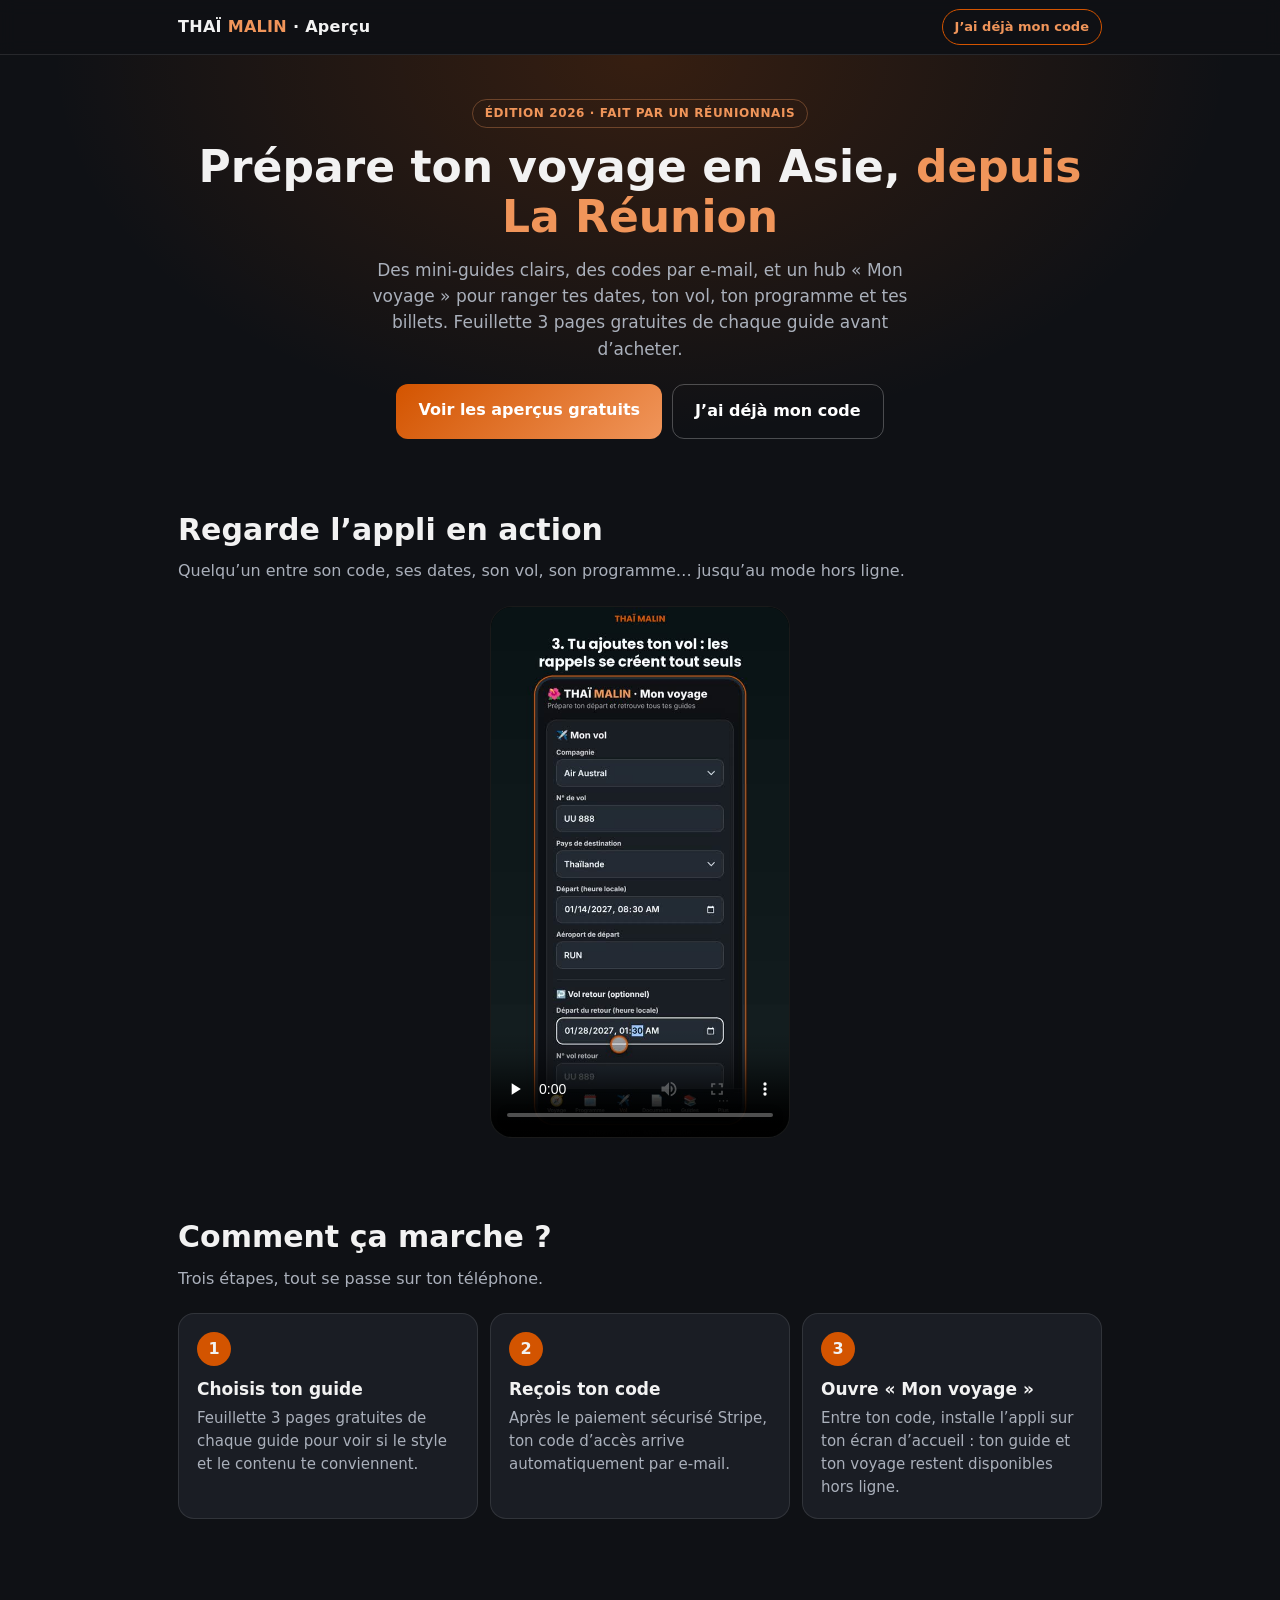
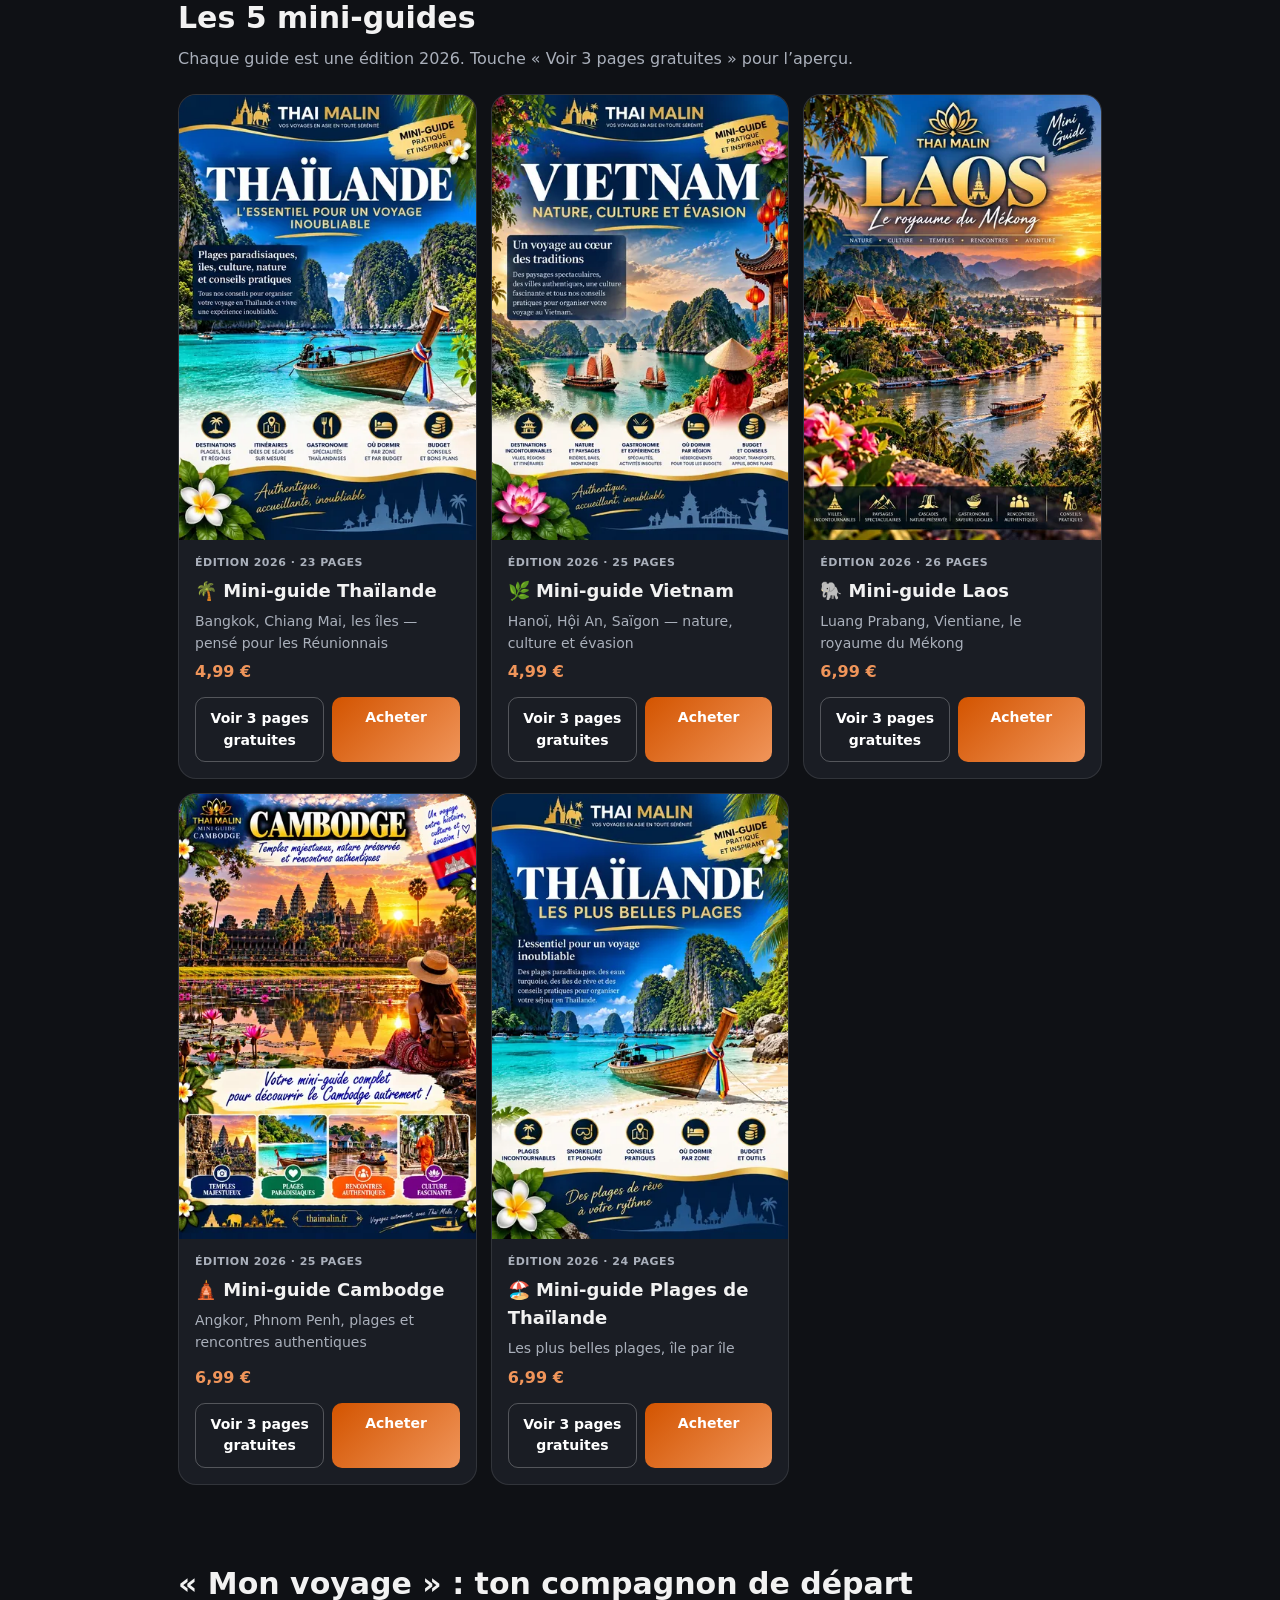
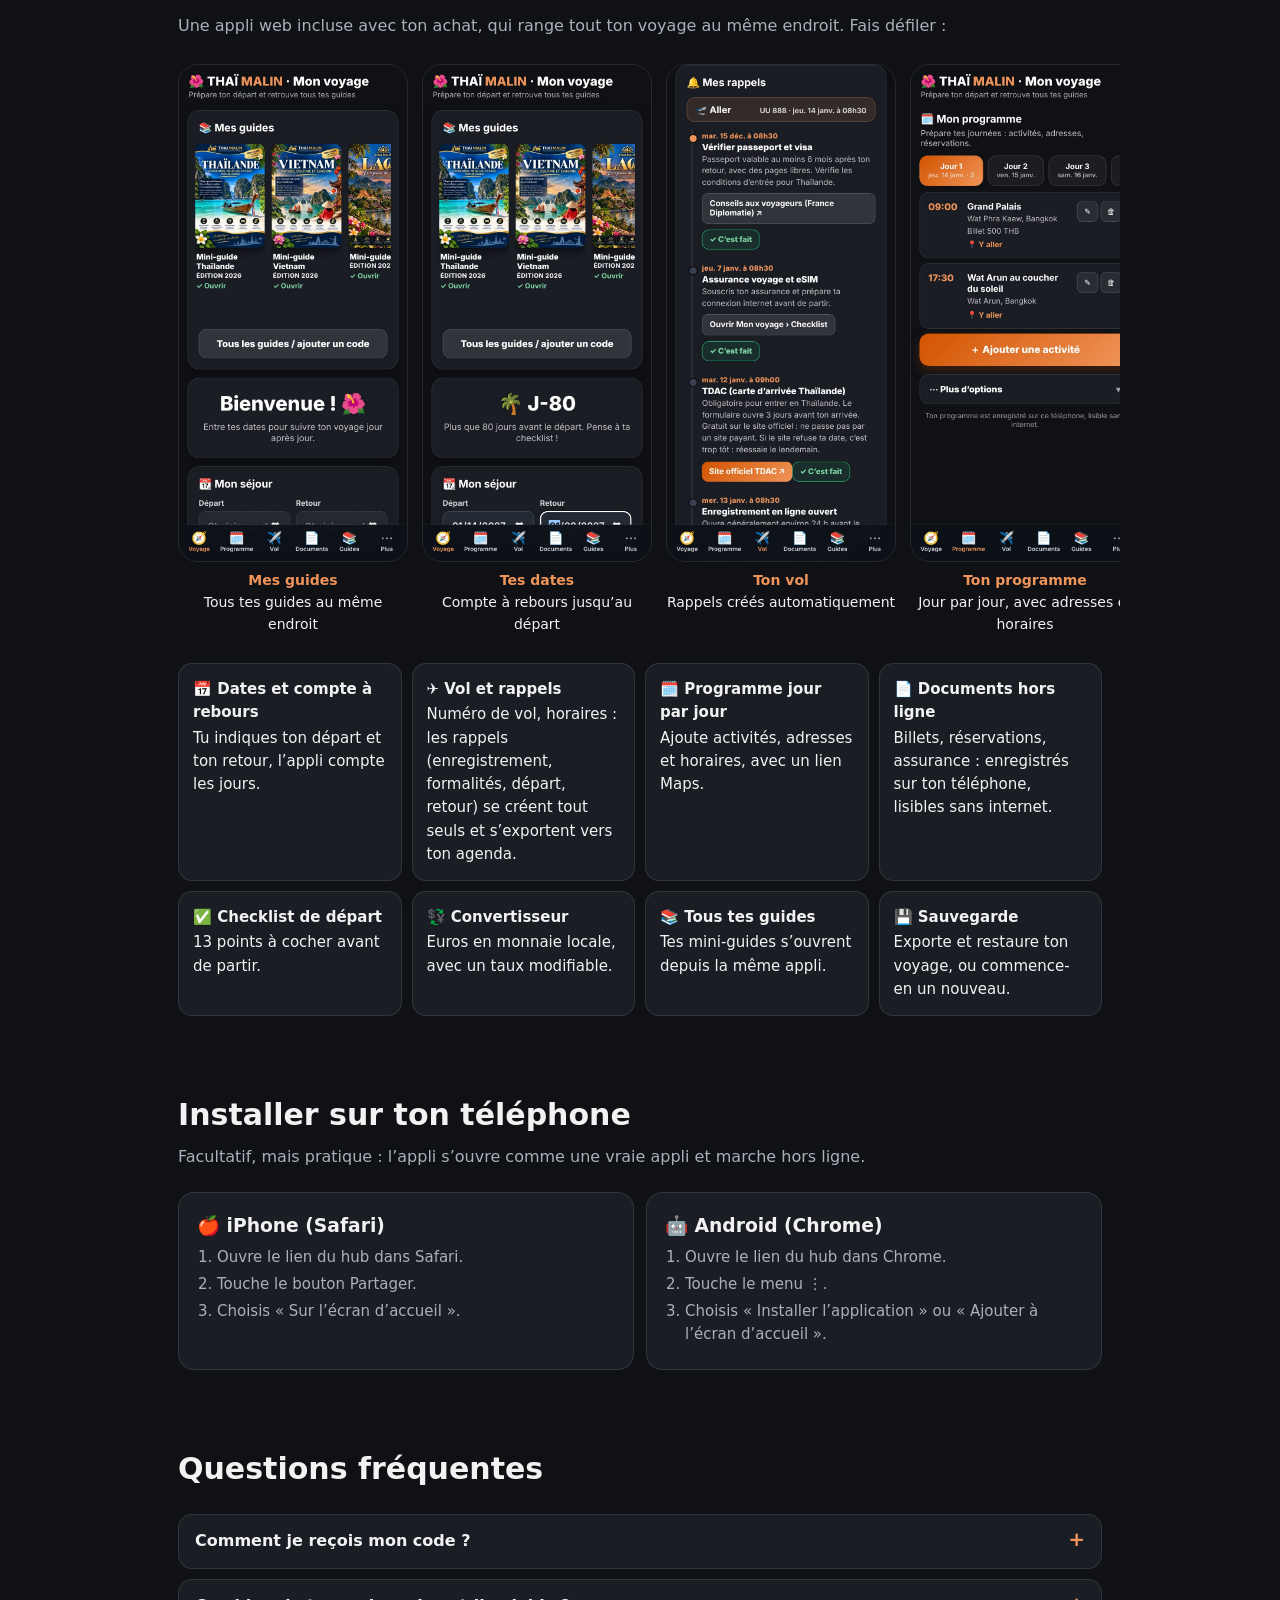
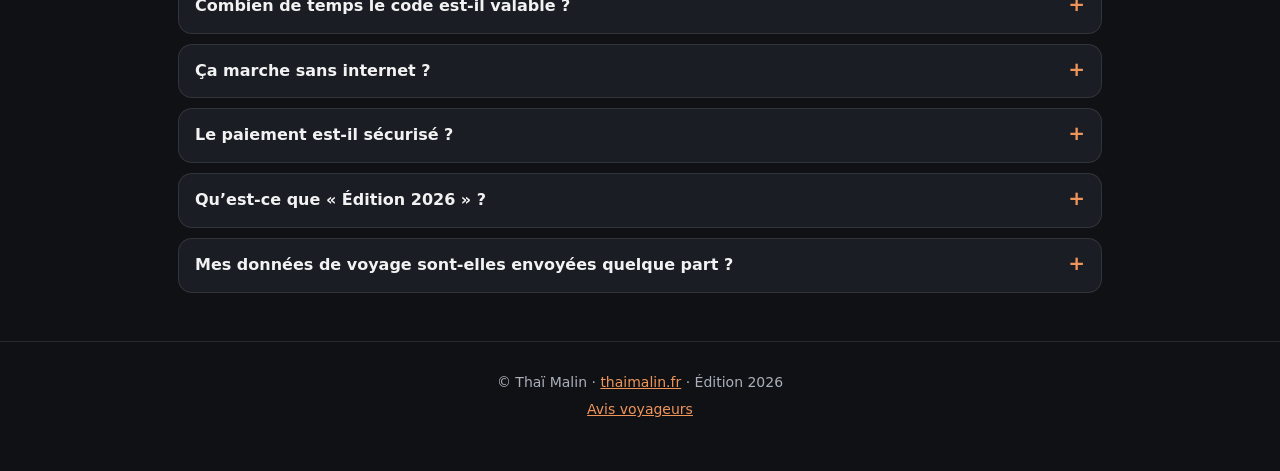
==== index.html @ 9f0cd259 "apercu" ====
<!DOCTYPE html><html lang="fr"><head><meta charset="utf-8"><meta name="viewport" content="width=device-width,initial-scale=1">
<title>Thaï Malin · Mini-guides de voyage en Asie, aperçu gratuit</title><meta name="description" content="Feuillette 3 pages gratuites de chaque mini-guide Thaï Malin (Thaïlande, Vietnam, Laos, Cambodge, Plages) et découvre le hub « Mon voyage ».">
<meta property="og:title" content="Thaï Malin · Mini-guides de voyage en Asie, aperçu gratuit"><meta property="og:description" content="Feuillette 3 pages gratuites de chaque mini-guide Thaï Malin (Thaïlande, Vietnam, Laos, Cambodge, Plages) et découvre le hub « Mon voyage »."><meta property="og:type" content="website"><meta property="og:locale" content="fr_FR">
<meta property="og:image" content="img/cover-thailande.webp"><meta name="theme-color" content="#0f1115"><link rel="icon" href="img/cover-thailande.webp">
<link rel="stylesheet" href="style.css"></head><body>
<header class="top"><div class="w"><a class="logo" href="index.html">THAÏ <b>MALIN</b> · Aperçu</a><a class="hubl" href="https://pascalb2211-crypto.github.io/voyages-thaimalin/">J’ai déjà mon code</a></div></header>
<main>
<div class="hero"><div class="w"><span class="badge">Édition 2026 · Fait par un Réunionnais</span>
<h1>Prépare ton voyage en Asie, <em>depuis La Réunion</em></h1>
<p>Des mini-guides clairs, des codes par e-mail, et un hub « Mon voyage » pour ranger tes dates, ton vol, ton programme et tes billets. Feuillette 3 pages gratuites de chaque guide avant d’acheter.</p>
<div class="cta"><a class="btn pri" href="#guides">Voir les aperçus gratuits</a><a class="btn alt" href="https://pascalb2211-crypto.github.io/voyages-thaimalin/">J’ai déjà mon code</a></div></div></div>

<section id="video"><div class="w"><h2>Regarde l’appli en action</h2><p class="lead">Quelqu’un entre son code, ses dates, son vol, son programme… jusqu’au mode hors ligne.</p>
<div class="vid"><video controls playsinline preload="none" poster="video/poster.jpg" src="video/demo-hub.mp4"></video></div></div></section>

<section id="comment"><div class="w"><h2>Comment ça marche ?</h2><p class="lead">Trois étapes, tout se passe sur ton téléphone.</p>
<div class="steps">
<div class="step"><div class="n">1</div><h3>Choisis ton guide</h3><p>Feuillette 3 pages gratuites de chaque guide pour voir si le style et le contenu te conviennent.</p></div>
<div class="step"><div class="n">2</div><h3>Reçois ton code</h3><p>Après le paiement sécurisé Stripe, ton code d’accès arrive automatiquement par e-mail.</p></div>
<div class="step"><div class="n">3</div><h3>Ouvre « Mon voyage »</h3><p>Entre ton code, installe l’appli sur ton écran d’accueil : ton guide et ton voyage restent disponibles hors ligne.</p></div>
</div></div></section>

<section id="guides"><div class="w"><h2>Les 5 mini-guides</h2><p class="lead">Chaque guide est une édition 2026. Touche « Voir 3 pages gratuites » pour l’aperçu.</p><div class="grid"><article class="gc"><img class="cv" loading="lazy" src="img/cover-thailande.webp" alt="Couverture Mini-guide Thaïlande"><div class="b"><span class="ed">Édition 2026 · 23 pages</span><h3>🌴 Mini-guide Thaïlande</h3><p class="t">Bangkok, Chiang Mai, les îles — pensé pour les Réunionnais</p><div class="pr">4,99 €</div><div class="row"><a class="btn alt sm" href="guide/thailande.html">Voir 3 pages gratuites</a><a class="btn pri sm" href="https://buy.stripe.com/eVq3cw3PD7rL8O9eeB97G03">Acheter</a></div></div></article><article class="gc"><img class="cv" loading="lazy" src="img/cover-vietnam.webp" alt="Couverture Mini-guide Vietnam"><div class="b"><span class="ed">Édition 2026 · 25 pages</span><h3>🌿 Mini-guide Vietnam</h3><p class="t">Hanoï, Hội An, Saïgon — nature, culture et évasion</p><div class="pr">4,99 €</div><div class="row"><a class="btn alt sm" href="guide/vietnam.html">Voir 3 pages gratuites</a><a class="btn pri sm" href="https://buy.stripe.com/5kQ6oI1Hv7rL6G16M997G08">Acheter</a></div></div></article><article class="gc"><img class="cv" loading="lazy" src="img/cover-laos.webp" alt="Couverture Mini-guide Laos"><div class="b"><span class="ed">Édition 2026 · 26 pages</span><h3>🐘 Mini-guide Laos</h3><p class="t">Luang Prabang, Vientiane, le royaume du Mékong</p><div class="pr">6,99 €</div><div class="row"><a class="btn alt sm" href="guide/laos.html">Voir 3 pages gratuites</a><a class="btn pri sm" href="https://buy.stripe.com/dRm5kE5XLbI12pLdax97G09">Acheter</a></div></div></article><article class="gc"><img class="cv" loading="lazy" src="img/cover-cambodge.webp" alt="Couverture Mini-guide Cambodge"><div class="b"><span class="ed">Édition 2026 · 25 pages</span><h3>🛕 Mini-guide Cambodge</h3><p class="t">Angkor, Phnom Penh, plages et rencontres authentiques</p><div class="pr">6,99 €</div><div class="row"><a class="btn alt sm" href="guide/cambodge.html">Voir 3 pages gratuites</a><a class="btn pri sm" href="https://buy.stripe.com/cNidRa4THcM59Sd0nL97G0a">Acheter</a></div></div></article><article class="gc"><img class="cv" loading="lazy" src="img/cover-plages.webp" alt="Couverture Mini-guide Plages de Thaïlande"><div class="b"><span class="ed">Édition 2026 · 24 pages</span><h3>🏖️ Mini-guide Plages de Thaïlande</h3><p class="t">Les plus belles plages, île par île</p><div class="pr">6,99 €</div><div class="row"><a class="btn alt sm" href="guide/plages.html">Voir 3 pages gratuites</a><a class="btn pri sm" href="https://buy.stripe.com/5kQ7sMbi58vPc0l1rP97G0b">Acheter</a></div></div></article></div></div></section>

<section id="hub"><div class="w"><h2>« Mon voyage » : ton compagnon de départ</h2><p class="lead">Une appli web incluse avec ton achat, qui range tout ton voyage au même endroit. Fais défiler :</p></div>
<div class="w"><div class="shots"><div class="shot"><img loading="lazy" src="img/shots/0-guides.jpg" alt="Mes guides"><p><b>Mes guides</b>Tous tes guides au même endroit</p></div><div class="shot"><img loading="lazy" src="img/shots/1-dates.jpg" alt="Tes dates"><p><b>Tes dates</b>Compte à rebours jusqu’au départ</p></div><div class="shot"><img loading="lazy" src="img/shots/2-vol.jpg" alt="Ton vol"><p><b>Ton vol</b>Rappels créés automatiquement</p></div><div class="shot"><img loading="lazy" src="img/shots/3-programme.jpg" alt="Ton programme"><p><b>Ton programme</b>Jour par jour, avec adresses et horaires</p></div><div class="shot"><img loading="lazy" src="img/shots/4-documents.jpg" alt="Tes documents"><p><b>Tes documents</b>Billets et réservations, même sans internet</p></div><div class="shot"><img loading="lazy" src="img/shots/5-checklist.jpg" alt="Ta checklist"><p><b>Ta checklist</b>À cocher avant de partir</p></div><div class="shot"><img loading="lazy" src="img/shots/6-convertisseur.jpg" alt="Convertisseur"><p><b>Convertisseur</b>Euros en monnaie locale, hors ligne</p></div></div>
<div class="feat">
<div><b>📅 Dates et compte à rebours</b>Tu indiques ton départ et ton retour, l’appli compte les jours.</div>
<div><b>✈️ Vol et rappels</b>Numéro de vol, horaires : les rappels (enregistrement, formalités, départ, retour) se créent tout seuls et s’exportent vers ton agenda.</div>
<div><b>🗓️ Programme jour par jour</b>Ajoute activités, adresses et horaires, avec un lien Maps.</div>
<div><b>📄 Documents hors ligne</b>Billets, réservations, assurance : enregistrés sur ton téléphone, lisibles sans internet.</div>
<div><b>✅ Checklist de départ</b>13 points à cocher avant de partir.</div>
<div><b>💱 Convertisseur</b>Euros en monnaie locale, avec un taux modifiable.</div>
<div><b>📚 Tous tes guides</b>Tes mini-guides s’ouvrent depuis la même appli.</div>
<div><b>💾 Sauvegarde</b>Exporte et restaure ton voyage, ou commence-en un nouveau.</div>
</div></div></section>



<section id="install"><div class="w"><h2>Installer sur ton téléphone</h2><p class="lead">Facultatif, mais pratique : l’appli s’ouvre comme une vraie appli et marche hors ligne.</p>
<div class="two"><div class="box"><h3>🍎 iPhone (Safari)</h3><ol><li>Ouvre le lien du hub dans Safari.</li><li>Touche le bouton Partager.</li><li>Choisis « Sur l’écran d’accueil ».</li></ol></div>
<div class="box"><h3>🤖 Android (Chrome)</h3><ol><li>Ouvre le lien du hub dans Chrome.</li><li>Touche le menu ⋮.</li><li>Choisis « Installer l’application » ou « Ajouter à l’écran d’accueil ».</li></ol></div></div></div></section>

<section id="faq"><div class="w"><h2>Questions fréquentes</h2><p class="lead"> </p>
<details><summary>Comment je reçois mon code ?</summary><p>Juste après le paiement, un e-mail automatique t’envoie ton code et le lien d’accès. Pense à regarder tes courriers indésirables.</p></details>
<details><summary>Combien de temps le code est-il valable ?</summary><p>Une fois entré sur ton téléphone, l’accès reste ouvert 120 jours sur cet appareil.</p></details>
<details><summary>Ça marche sans internet ?</summary><p>Oui, une fois le guide ouvert et l’appli installée, tu peux consulter ton programme, tes documents et ta checklist hors ligne. La météo en direct et les liens demandent une connexion.</p></details>
<details><summary>Le paiement est-il sécurisé ?</summary><p>Le paiement passe par Stripe, qui gère la carte bancaire (Apple Pay et Google Pay selon ton téléphone). Thaï Malin ne voit jamais ton numéro de carte.</p></details>
<details><summary>Qu’est-ce que « Édition 2026 » ?</summary><p>Les guides sont mis à jour par édition. Ton achat te donne l’édition en cours ; une nouvelle édition sera annoncée sur thaimalin.fr.</p></details>
<details><summary>Mes données de voyage sont-elles envoyées quelque part ?</summary><p>Non. Tes dates, ton vol, ton programme et tes documents restent enregistrés uniquement sur ton téléphone.</p></details>
</div></section>

<section id="news" class="mailsec" hidden><div class="w"><div class="mail"><h2>Être prévenu des nouveaux guides</h2><p class="lead" style="margin-bottom:0">Facultatif : un e-mail seulement quand un nouveau guide sort. Tu peux continuer à lire les aperçus sans rien remplir.</p>
<form id="mailForm"><input type="email" id="mailIn" placeholder="ton@email.com" required autocomplete="email"><button class="btn pri" type="submit">Me prévenir</button>
<label><input type="checkbox" id="mailOk" required> J’accepte de recevoir un e-mail à chaque nouveau guide. Désinscription possible à tout moment.</label></form><p class="ok" id="mailDone">Merci ! Tu seras prévenu(e).</p></div></div></section>
</main><footer><div class="w"><p>© Thaï Malin · <a href="https://www.thaimalin.fr">thaimalin.fr</a> · Édition 2026</p><p style="margin-top:6px"><a href="https://www.thaimalin.fr/guide-premium/avis-voyageurs-thai-malin">Avis voyageurs</a></p></div></footer>
<script src="config.js"></script><script src="app.js"></script></body></html>
---- style.css ----
:root{--bg:#0f1115;--card:#1a1d24;--card2:#222731;--line:#ffffff1a;--tx:#f2f2f2;--mut:#aab0bb;--or:#d35400;--or2:#f0955a}
*{box-sizing:border-box;margin:0;padding:0}html{scroll-behavior:smooth}
body{background:var(--bg);color:var(--tx);font:16px/1.55 "Segoe UI",system-ui,Arial,sans-serif;-webkit-text-size-adjust:100%}
a{color:inherit}img,video{max-width:100%;display:block}
.w{max-width:960px;margin:0 auto;padding:0 18px}
header.top{position:sticky;top:0;z-index:20;background:#0f1115ee;backdrop-filter:blur(8px);border-bottom:1px solid var(--line)}
header.top .w{display:flex;align-items:center;justify-content:space-between;height:54px;gap:10px}
.logo{font-weight:800;letter-spacing:.3px;text-decoration:none}.logo b{color:var(--or2)}
.hubl{font-size:13px;font-weight:700;text-decoration:none;border:1px solid var(--or);color:var(--or2);padding:7px 12px;border-radius:99px;white-space:nowrap}
.btn{display:inline-block;text-decoration:none;font-weight:800;border:0;border-radius:12px;padding:14px 22px;cursor:pointer;font-size:16px;text-align:center}
.btn.pri{background:linear-gradient(135deg,#d35400,#f0955a);color:#fff}
.btn.alt{background:transparent;border:1.5px solid #ffffff40;color:#fff}
.btn.sm{padding:10px 14px;font-size:14px;border-radius:10px}
.hero{padding:44px 0 30px;text-align:center;background:radial-gradient(ellipse at 50% 0,#d3540033,transparent 65%)}
.hero h1{font-size:clamp(28px,6.5vw,44px);line-height:1.15;margin-bottom:14px}.hero h1 em{font-style:normal;color:var(--or2)}
.hero p{color:var(--mut);max-width:560px;margin:0 auto 22px;font-size:17px}
.hero .cta{display:flex;gap:10px;justify-content:center;flex-wrap:wrap}
.badge{display:inline-block;font-size:12px;font-weight:800;letter-spacing:.6px;text-transform:uppercase;color:var(--or2);border:1px solid #f0955a55;border-radius:99px;padding:4px 12px;margin-bottom:14px}
section{padding:38px 0}
section h2{font-size:clamp(22px,5vw,30px);margin-bottom:6px}
.lead{color:var(--mut);margin-bottom:22px}
.steps{display:grid;gap:12px}
@media(min-width:700px){.steps{grid-template-columns:repeat(3,1fr)}}
.step{background:var(--card);border:1px solid var(--line);border-radius:16px;padding:18px}
.step .n{width:34px;height:34px;border-radius:50%;background:var(--or);display:grid;place-items:center;font-weight:800;margin-bottom:10px}
.step h3{font-size:17px;margin-bottom:4px}.step p{color:var(--mut);font-size:15px}
.grid{display:grid;gap:14px;grid-template-columns:repeat(auto-fill,minmax(270px,1fr))}
.gc{background:var(--card);border:1px solid var(--line);border-radius:18px;overflow:hidden;display:flex;flex-direction:column}
.gc img.cv{width:100%;aspect-ratio:2/3;object-fit:cover;background:#222}
.gc .b{padding:14px 16px 16px;display:flex;flex-direction:column;gap:6px;flex:1}
.gc h3{font-size:18px}.gc .t{color:var(--mut);font-size:14px;flex:1}
.gc .pr{font-weight:800;color:var(--or2)}.gc .ed{font-size:11px;font-weight:800;letter-spacing:.5px;text-transform:uppercase;color:var(--mut)}
.gc .row{display:flex;gap:8px;margin-top:6px}.gc .row .btn{flex:1}
.shots{display:flex;gap:14px;overflow-x:auto;scroll-snap-type:x mandatory;padding:4px 18px 14px;margin:0 -18px;-webkit-overflow-scrolling:touch}
.shot{flex:0 0 min(62vw,230px);scroll-snap-align:center}
.shot img{border-radius:20px;border:1px solid var(--line);width:100%;aspect-ratio:390/844;object-fit:cover}
.shot p{font-size:14px;margin-top:8px;text-align:center}.shot p b{display:block;color:var(--or2)}
.feat{display:grid;gap:10px;grid-template-columns:repeat(auto-fit,minmax(220px,1fr));margin-top:14px}
.feat div{background:var(--card);border:1px solid var(--line);border-radius:14px;padding:14px;font-size:15px}.feat b{display:block;margin-bottom:2px}
.vid{max-width:300px;margin:0 auto;border-radius:22px;overflow:hidden;border:1px solid var(--line);background:#000}
.vid video{width:100%}
.two{display:grid;gap:12px}@media(min-width:700px){.two{grid-template-columns:1fr 1fr}}
.box{background:var(--card);border:1px solid var(--line);border-radius:16px;padding:18px}.box h3{margin-bottom:6px}.box ol{padding-left:20px;color:var(--mut);font-size:15px}.box li{margin:4px 0}
details{background:var(--card);border:1px solid var(--line);border-radius:14px;padding:14px 16px;margin-bottom:10px}
summary{font-weight:700;cursor:pointer;list-style:none}summary::-webkit-details-marker{display:none}
summary::after{content:"+";float:right;color:var(--or2);font-size:20px;line-height:1}details[open] summary::after{content:"–"}
details p{color:var(--mut);margin-top:8px;font-size:15px}
.mail{background:linear-gradient(135deg,#d3540022,#1a1d24);border:1px solid #d3540055;border-radius:18px;padding:20px;text-align:center}
.mail form{display:flex;gap:8px;flex-wrap:wrap;margin-top:12px}.mail input[type=email]{flex:1 1 200px;padding:13px;border-radius:10px;border:1px solid #ffffff30;background:#12151b;color:#fff;font-size:16px}
.mail label{font-size:12px;color:var(--mut);display:block;text-align:left;width:100%}
.mail .ok{color:#7be0a0;margin-top:10px;display:none}
footer{padding:30px 0 50px;color:var(--mut);font-size:14px;text-align:center;border-top:1px solid var(--line)}footer a{color:var(--or2)}
/* page guide */
.gh{display:flex;gap:16px;align-items:flex-start;padding:26px 0 14px}.gh img{width:104px;border-radius:10px;flex:none}
.gh h1{font-size:clamp(22px,5.5vw,32px);line-height:1.2;margin-bottom:6px}.gh p{color:var(--mut)}
.pv{max-width:560px;margin:0 auto 22px}.pv img{width:100%;border-radius:10px;border:1px solid var(--line);background:#222}
.pv .cap{display:flex;justify-content:space-between;font-size:14px;color:var(--mut);margin-bottom:8px}.pv .cap b{color:var(--tx)}
.lock{max-width:560px;margin:10px auto 0;background:var(--card);border:1px solid #d3540066;border-radius:18px;padding:22px;text-align:center}
.lock h2{font-size:22px}.lock ul{list-style:none;text-align:left;margin:14px auto;max-width:400px}.lock li{padding:5px 0 5px 24px;position:relative;color:var(--mut);font-size:15px}.lock li::before{content:"✓";position:absolute;left:0;color:var(--or2);font-weight:800}
.lock .btn{display:block;margin-top:10px}
.nav2{display:flex;justify-content:space-between;gap:8px;margin:26px 0;font-size:14px}.nav2 a{color:var(--or2);text-decoration:none;font-weight:700}
.sticky{position:sticky;bottom:0;background:#0f1115f2;border-top:1px solid var(--line);padding:10px 0;z-index:15}.sticky .w{display:flex;gap:8px;align-items:center}.sticky .btn{flex:1;padding:12px}.sticky .pp{font-weight:800;color:var(--or2);white-space:nowrap}
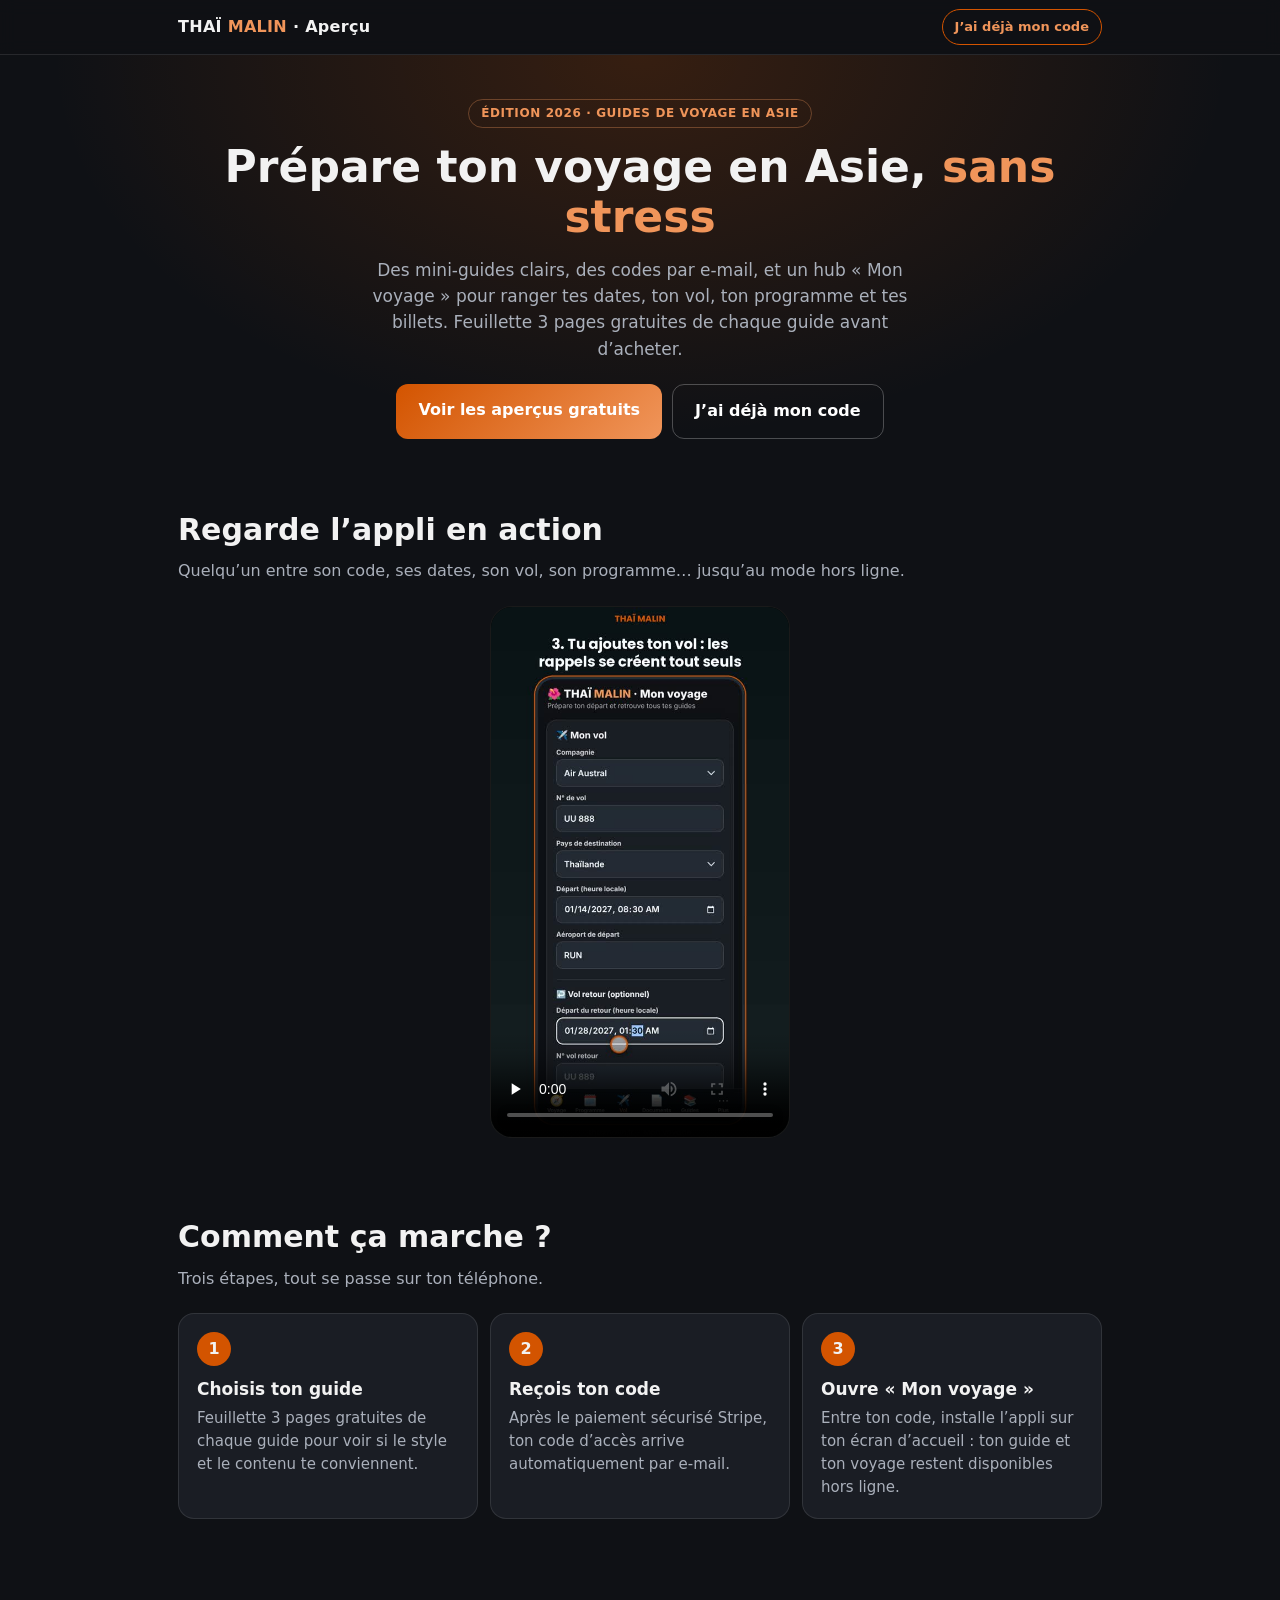
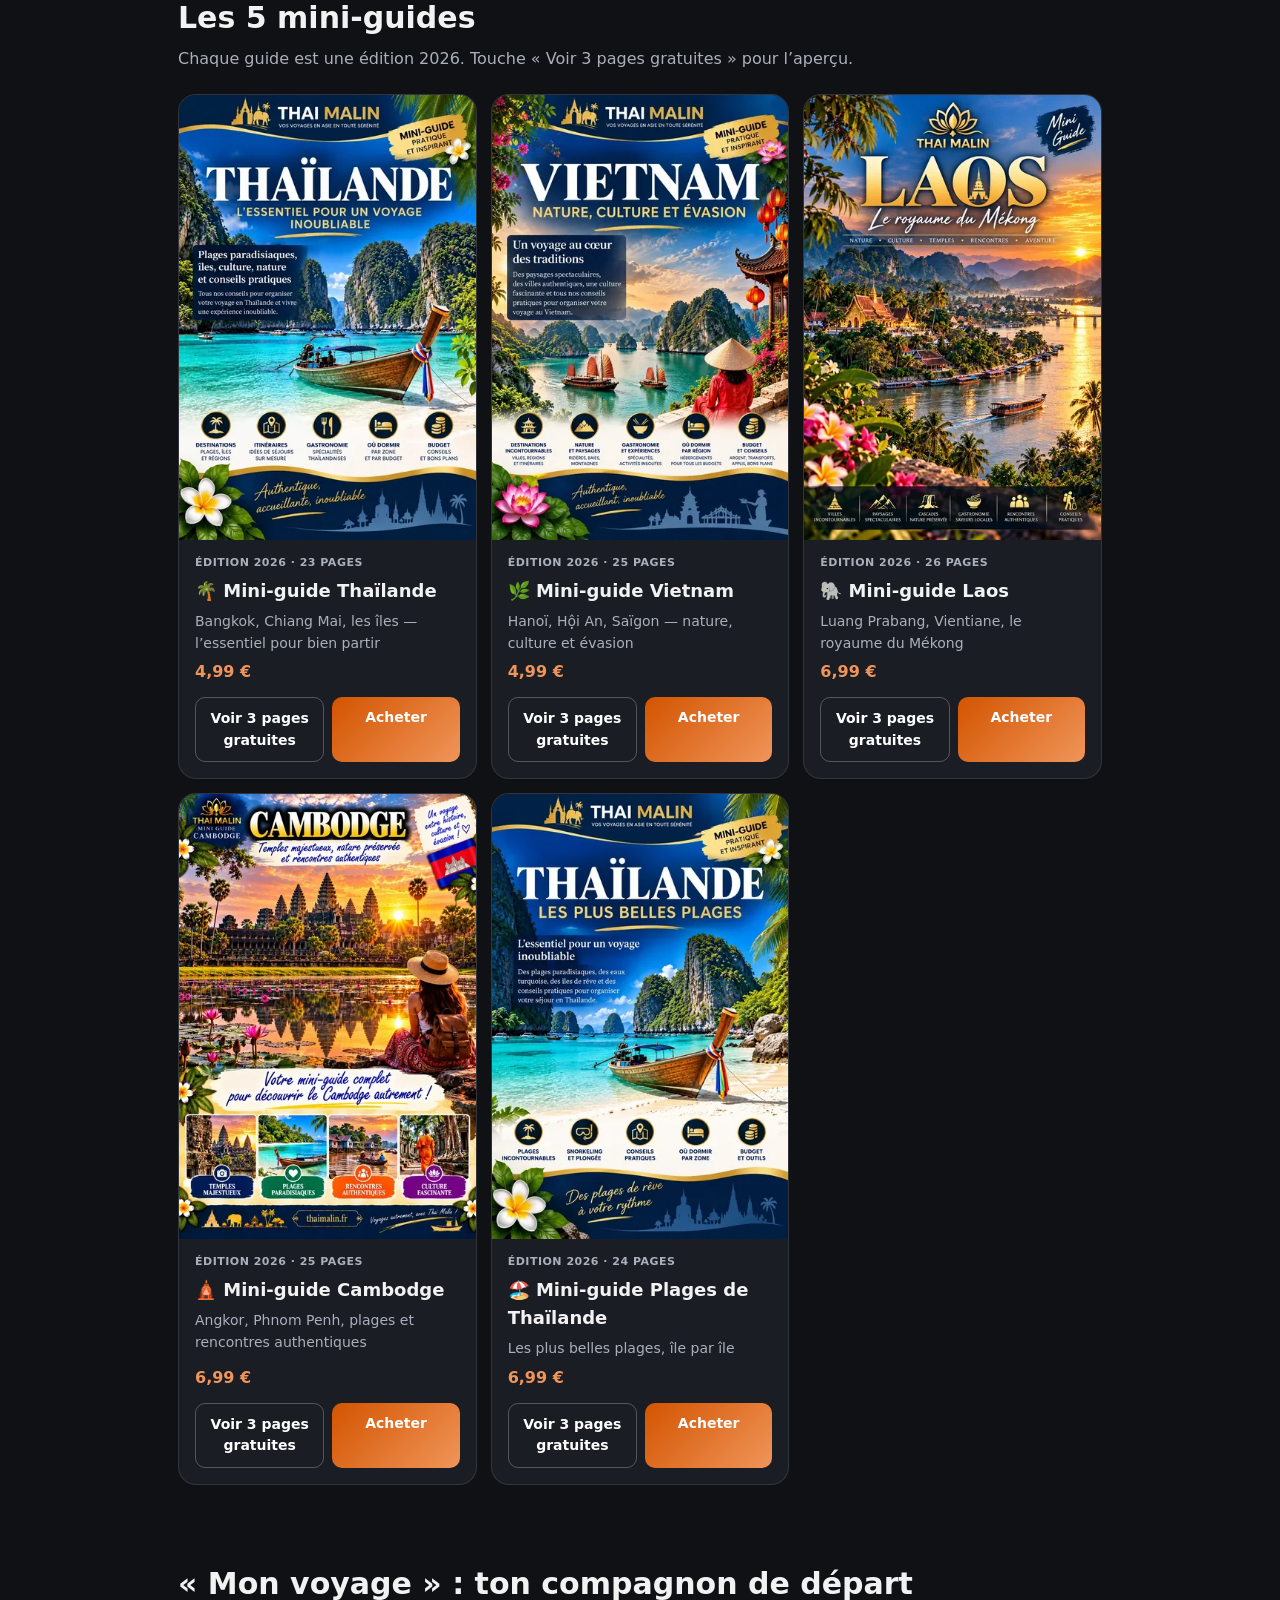
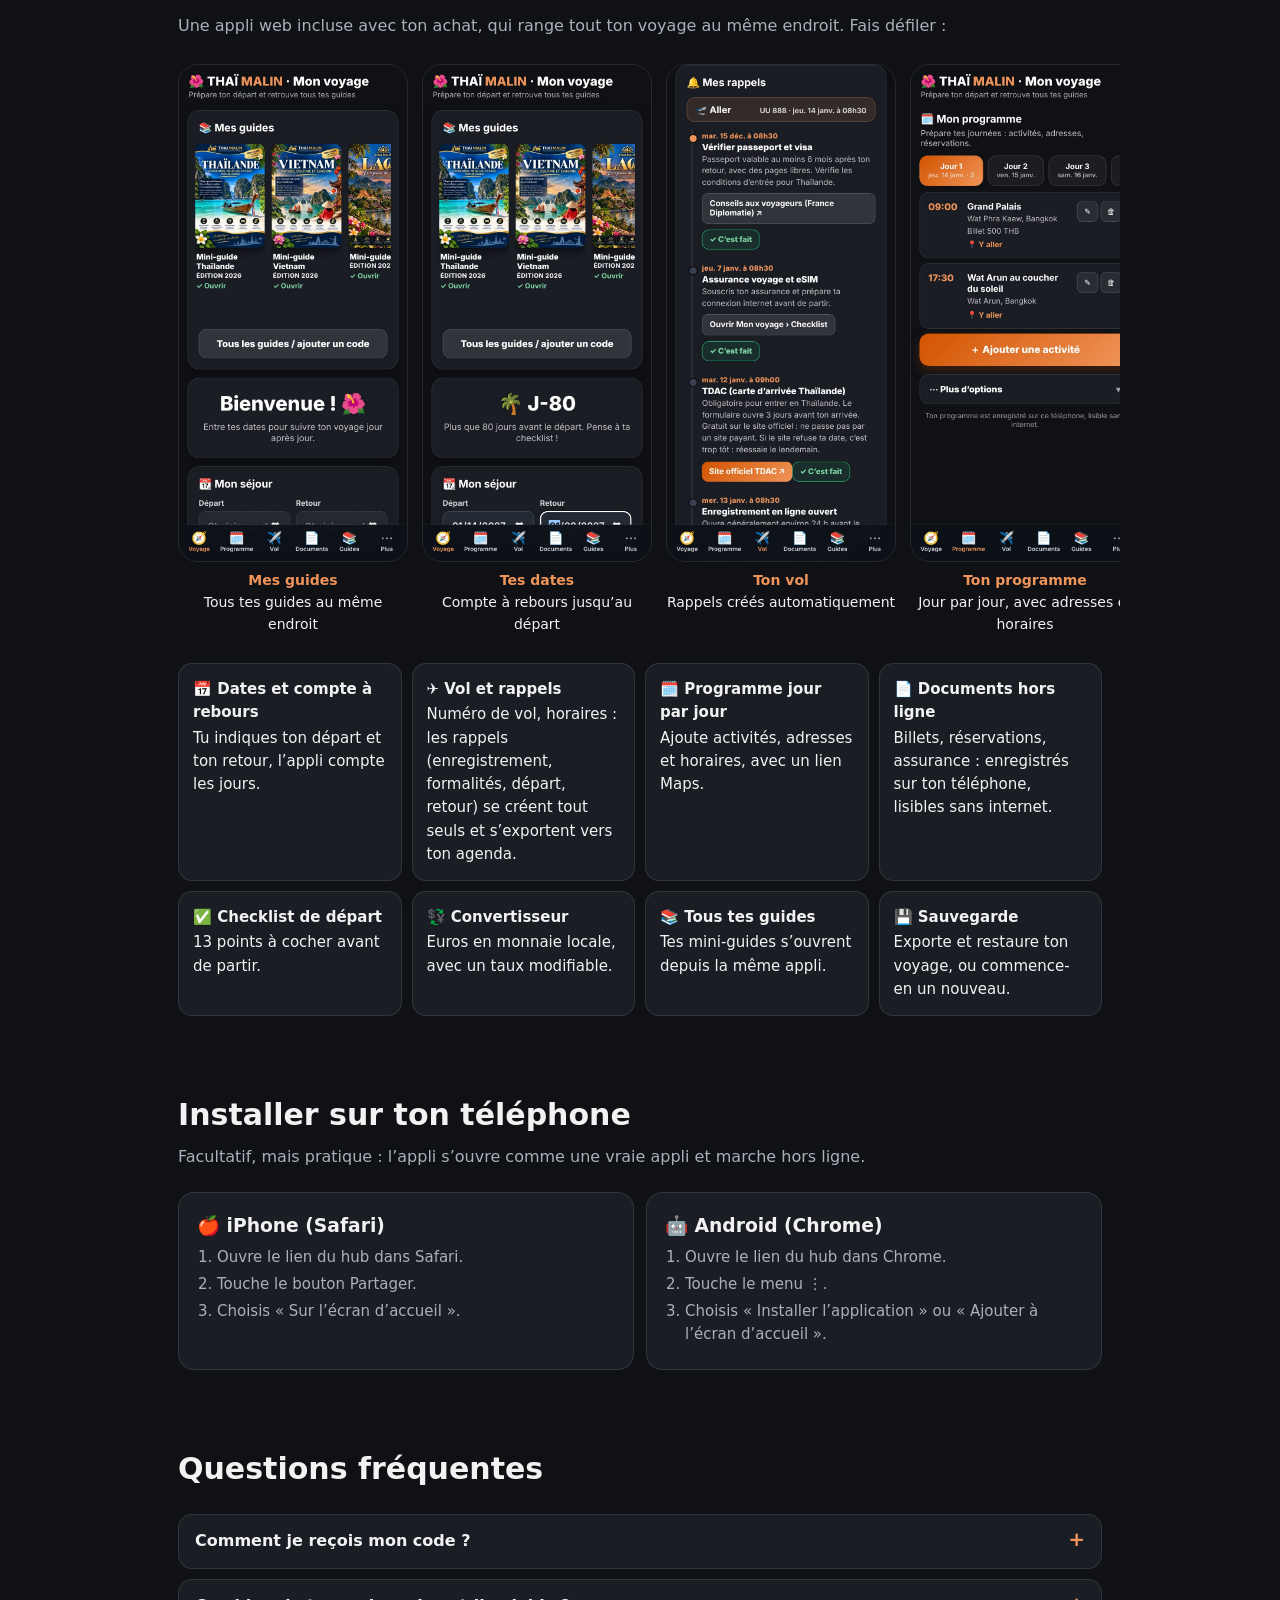
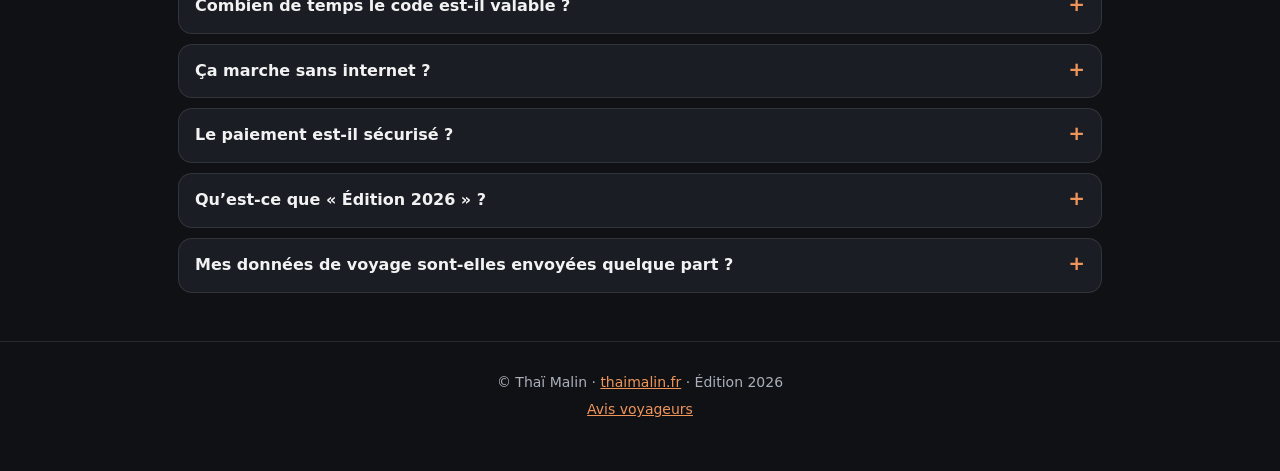
==== commit 7fed7d81: "modif reunion" ====
--- a/index.html
+++ b/index.html
@@ -5,8 +5,8 @@
 <link rel="stylesheet" href="style.css"></head><body>
 <header class="top"><div class="w"><a class="logo" href="index.html">THAÏ <b>MALIN</b> · Aperçu</a><a class="hubl" href="https://pascalb2211-crypto.github.io/voyages-thaimalin/">J’ai déjà mon code</a></div></header>
 <main>
-<div class="hero"><div class="w"><span class="badge">Édition 2026 · Fait par un Réunionnais</span>
-<h1>Prépare ton voyage en Asie, <em>depuis La Réunion</em></h1>
+<div class="hero"><div class="w"><span class="badge">Édition 2026 · Guides de voyage en Asie</span>
+<h1>Prépare ton voyage en Asie, <em>sans stress</em></h1>
 <p>Des mini-guides clairs, des codes par e-mail, et un hub « Mon voyage » pour ranger tes dates, ton vol, ton programme et tes billets. Feuillette 3 pages gratuites de chaque guide avant d’acheter.</p>
 <div class="cta"><a class="btn pri" href="#guides">Voir les aperçus gratuits</a><a class="btn alt" href="https://pascalb2211-crypto.github.io/voyages-thaimalin/">J’ai déjà mon code</a></div></div></div>
 
@@ -20,7 +20,7 @@
 <div class="step"><div class="n">3</div><h3>Ouvre « Mon voyage »</h3><p>Entre ton code, installe l’appli sur ton écran d’accueil : ton guide et ton voyage restent disponibles hors ligne.</p></div>
 </div></div></section>
 
-<section id="guides"><div class="w"><h2>Les 5 mini-guides</h2><p class="lead">Chaque guide est une édition 2026. Touche « Voir 3 pages gratuites » pour l’aperçu.</p><div class="grid"><article class="gc"><img class="cv" loading="lazy" src="img/cover-thailande.webp" alt="Couverture Mini-guide Thaïlande"><div class="b"><span class="ed">Édition 2026 · 23 pages</span><h3>🌴 Mini-guide Thaïlande</h3><p class="t">Bangkok, Chiang Mai, les îles — pensé pour les Réunionnais</p><div class="pr">4,99 €</div><div class="row"><a class="btn alt sm" href="guide/thailande.html">Voir 3 pages gratuites</a><a class="btn pri sm" href="https://buy.stripe.com/eVq3cw3PD7rL8O9eeB97G03">Acheter</a></div></div></article><article class="gc"><img class="cv" loading="lazy" src="img/cover-vietnam.webp" alt="Couverture Mini-guide Vietnam"><div class="b"><span class="ed">Édition 2026 · 25 pages</span><h3>🌿 Mini-guide Vietnam</h3><p class="t">Hanoï, Hội An, Saïgon — nature, culture et évasion</p><div class="pr">4,99 €</div><div class="row"><a class="btn alt sm" href="guide/vietnam.html">Voir 3 pages gratuites</a><a class="btn pri sm" href="https://buy.stripe.com/5kQ6oI1Hv7rL6G16M997G08">Acheter</a></div></div></article><article class="gc"><img class="cv" loading="lazy" src="img/cover-laos.webp" alt="Couverture Mini-guide Laos"><div class="b"><span class="ed">Édition 2026 · 26 pages</span><h3>🐘 Mini-guide Laos</h3><p class="t">Luang Prabang, Vientiane, le royaume du Mékong</p><div class="pr">6,99 €</div><div class="row"><a class="btn alt sm" href="guide/laos.html">Voir 3 pages gratuites</a><a class="btn pri sm" href="https://buy.stripe.com/dRm5kE5XLbI12pLdax97G09">Acheter</a></div></div></article><article class="gc"><img class="cv" loading="lazy" src="img/cover-cambodge.webp" alt="Couverture Mini-guide Cambodge"><div class="b"><span class="ed">Édition 2026 · 25 pages</span><h3>🛕 Mini-guide Cambodge</h3><p class="t">Angkor, Phnom Penh, plages et rencontres authentiques</p><div class="pr">6,99 €</div><div class="row"><a class="btn alt sm" href="guide/cambodge.html">Voir 3 pages gratuites</a><a class="btn pri sm" href="https://buy.stripe.com/cNidRa4THcM59Sd0nL97G0a">Acheter</a></div></div></article><article class="gc"><img class="cv" loading="lazy" src="img/cover-plages.webp" alt="Couverture Mini-guide Plages de Thaïlande"><div class="b"><span class="ed">Édition 2026 · 24 pages</span><h3>🏖️ Mini-guide Plages de Thaïlande</h3><p class="t">Les plus belles plages, île par île</p><div class="pr">6,99 €</div><div class="row"><a class="btn alt sm" href="guide/plages.html">Voir 3 pages gratuites</a><a class="btn pri sm" href="https://buy.stripe.com/5kQ7sMbi58vPc0l1rP97G0b">Acheter</a></div></div></article></div></div></section>
+<section id="guides"><div class="w"><h2>Les 5 mini-guides</h2><p class="lead">Chaque guide est une édition 2026. Touche « Voir 3 pages gratuites » pour l’aperçu.</p><div class="grid"><article class="gc"><img class="cv" loading="lazy" src="img/cover-thailande.webp" alt="Couverture Mini-guide Thaïlande"><div class="b"><span class="ed">Édition 2026 · 23 pages</span><h3>🌴 Mini-guide Thaïlande</h3><p class="t">Bangkok, Chiang Mai, les îles — l’essentiel pour bien partir</p><div class="pr">4,99 €</div><div class="row"><a class="btn alt sm" href="guide/thailande.html">Voir 3 pages gratuites</a><a class="btn pri sm" href="https://buy.stripe.com/eVq3cw3PD7rL8O9eeB97G03">Acheter</a></div></div></article><article class="gc"><img class="cv" loading="lazy" src="img/cover-vietnam.webp" alt="Couverture Mini-guide Vietnam"><div class="b"><span class="ed">Édition 2026 · 25 pages</span><h3>🌿 Mini-guide Vietnam</h3><p class="t">Hanoï, Hội An, Saïgon — nature, culture et évasion</p><div class="pr">4,99 €</div><div class="row"><a class="btn alt sm" href="guide/vietnam.html">Voir 3 pages gratuites</a><a class="btn pri sm" href="https://buy.stripe.com/5kQ6oI1Hv7rL6G16M997G08">Acheter</a></div></div></article><article class="gc"><img class="cv" loading="lazy" src="img/cover-laos.webp" alt="Couverture Mini-guide Laos"><div class="b"><span class="ed">Édition 2026 · 26 pages</span><h3>🐘 Mini-guide Laos</h3><p class="t">Luang Prabang, Vientiane, le royaume du Mékong</p><div class="pr">6,99 €</div><div class="row"><a class="btn alt sm" href="guide/laos.html">Voir 3 pages gratuites</a><a class="btn pri sm" href="https://buy.stripe.com/dRm5kE5XLbI12pLdax97G09">Acheter</a></div></div></article><article class="gc"><img class="cv" loading="lazy" src="img/cover-cambodge.webp" alt="Couverture Mini-guide Cambodge"><div class="b"><span class="ed">Édition 2026 · 25 pages</span><h3>🛕 Mini-guide Cambodge</h3><p class="t">Angkor, Phnom Penh, plages et rencontres authentiques</p><div class="pr">6,99 €</div><div class="row"><a class="btn alt sm" href="guide/cambodge.html">Voir 3 pages gratuites</a><a class="btn pri sm" href="https://buy.stripe.com/cNidRa4THcM59Sd0nL97G0a">Acheter</a></div></div></article><article class="gc"><img class="cv" loading="lazy" src="img/cover-plages.webp" alt="Couverture Mini-guide Plages de Thaïlande"><div class="b"><span class="ed">Édition 2026 · 24 pages</span><h3>🏖️ Mini-guide Plages de Thaïlande</h3><p class="t">Les plus belles plages, île par île</p><div class="pr">6,99 €</div><div class="row"><a class="btn alt sm" href="guide/plages.html">Voir 3 pages gratuites</a><a class="btn pri sm" href="https://buy.stripe.com/5kQ7sMbi58vPc0l1rP97G0b">Acheter</a></div></div></article></div></div></section>
 
 <section id="hub"><div class="w"><h2>« Mon voyage » : ton compagnon de départ</h2><p class="lead">Une appli web incluse avec ton achat, qui range tout ton voyage au même endroit. Fais défiler :</p></div>
 <div class="w"><div class="shots"><div class="shot"><img loading="lazy" src="img/shots/0-guides.jpg" alt="Mes guides"><p><b>Mes guides</b>Tous tes guides au même endroit</p></div><div class="shot"><img loading="lazy" src="img/shots/1-dates.jpg" alt="Tes dates"><p><b>Tes dates</b>Compte à rebours jusqu’au départ</p></div><div class="shot"><img loading="lazy" src="img/shots/2-vol.jpg" alt="Ton vol"><p><b>Ton vol</b>Rappels créés automatiquement</p></div><div class="shot"><img loading="lazy" src="img/shots/3-programme.jpg" alt="Ton programme"><p><b>Ton programme</b>Jour par jour, avec adresses et horaires</p></div><div class="shot"><img loading="lazy" src="img/shots/4-documents.jpg" alt="Tes documents"><p><b>Tes documents</b>Billets et réservations, même sans internet</p></div><div class="shot"><img loading="lazy" src="img/shots/5-checklist.jpg" alt="Ta checklist"><p><b>Ta checklist</b>À cocher avant de partir</p></div><div class="shot"><img loading="lazy" src="img/shots/6-convertisseur.jpg" alt="Convertisseur"><p><b>Convertisseur</b>Euros en monnaie locale, hors ligne</p></div></div>
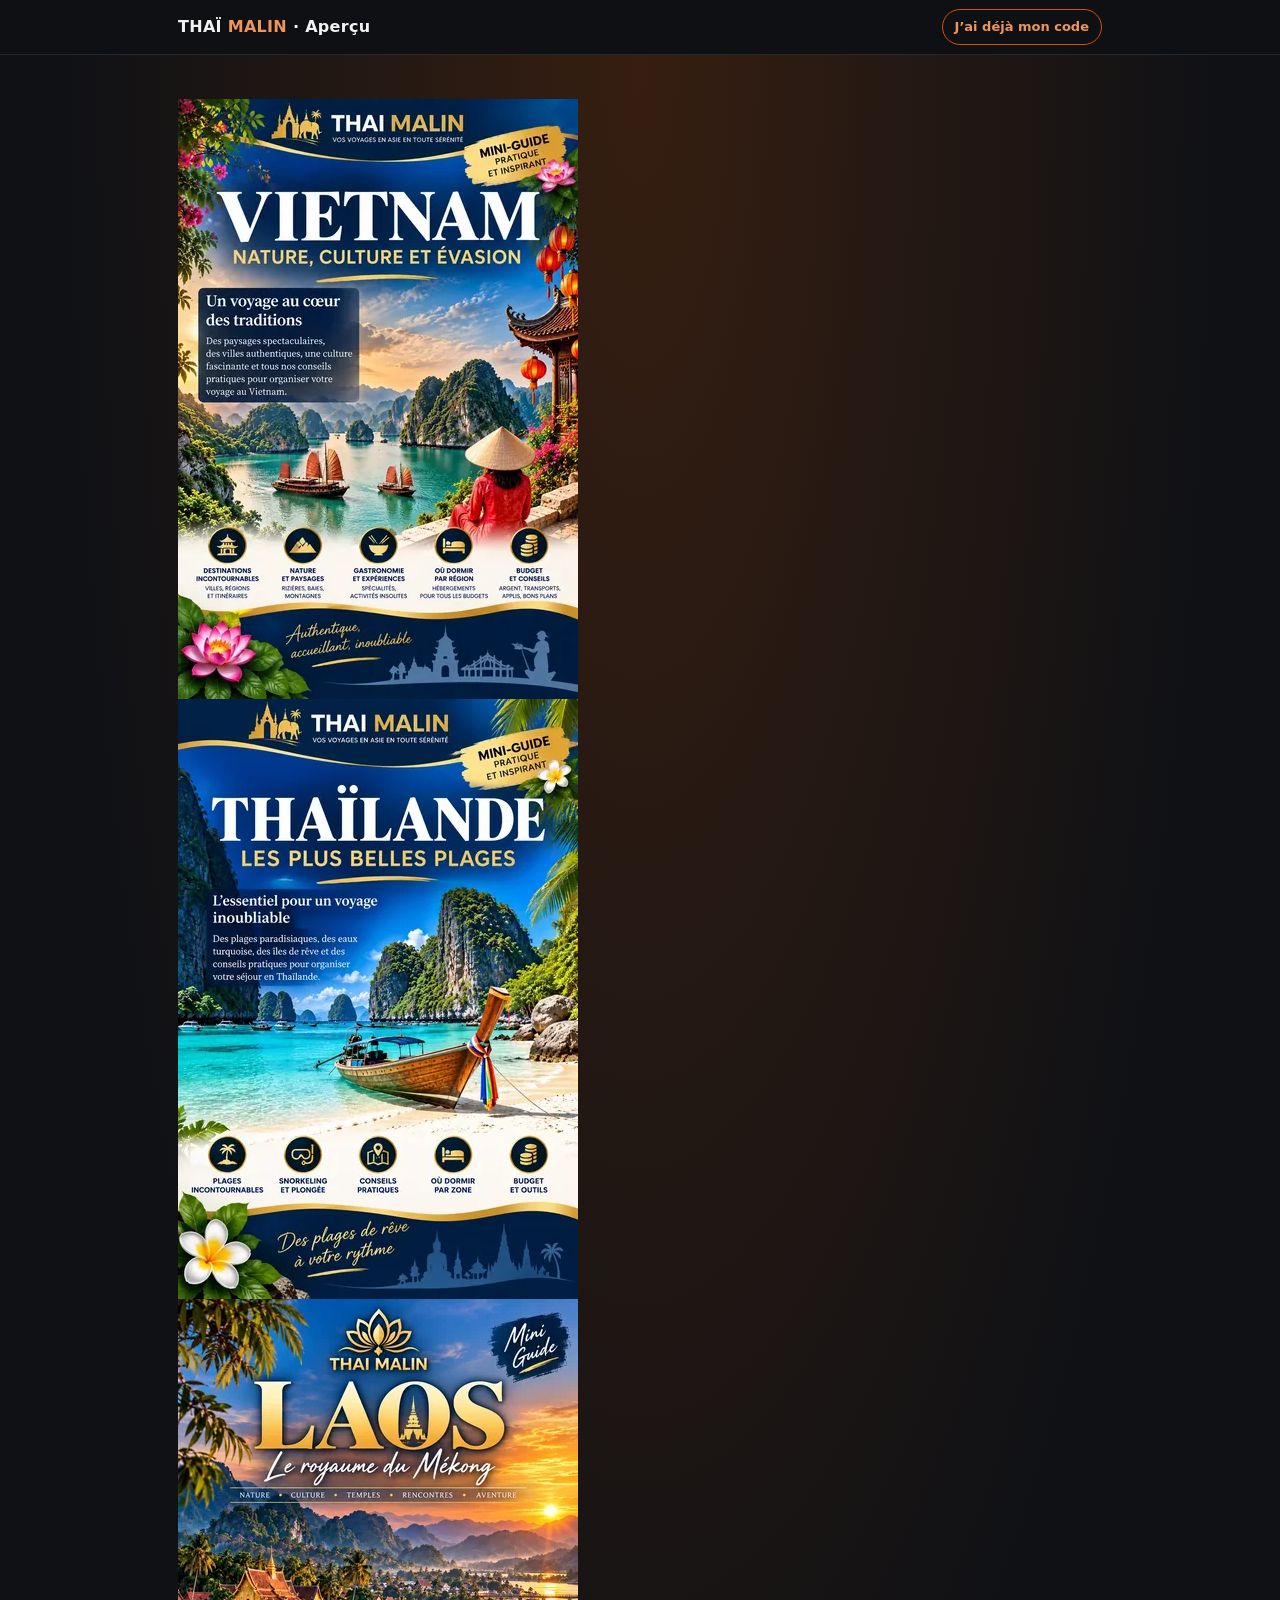
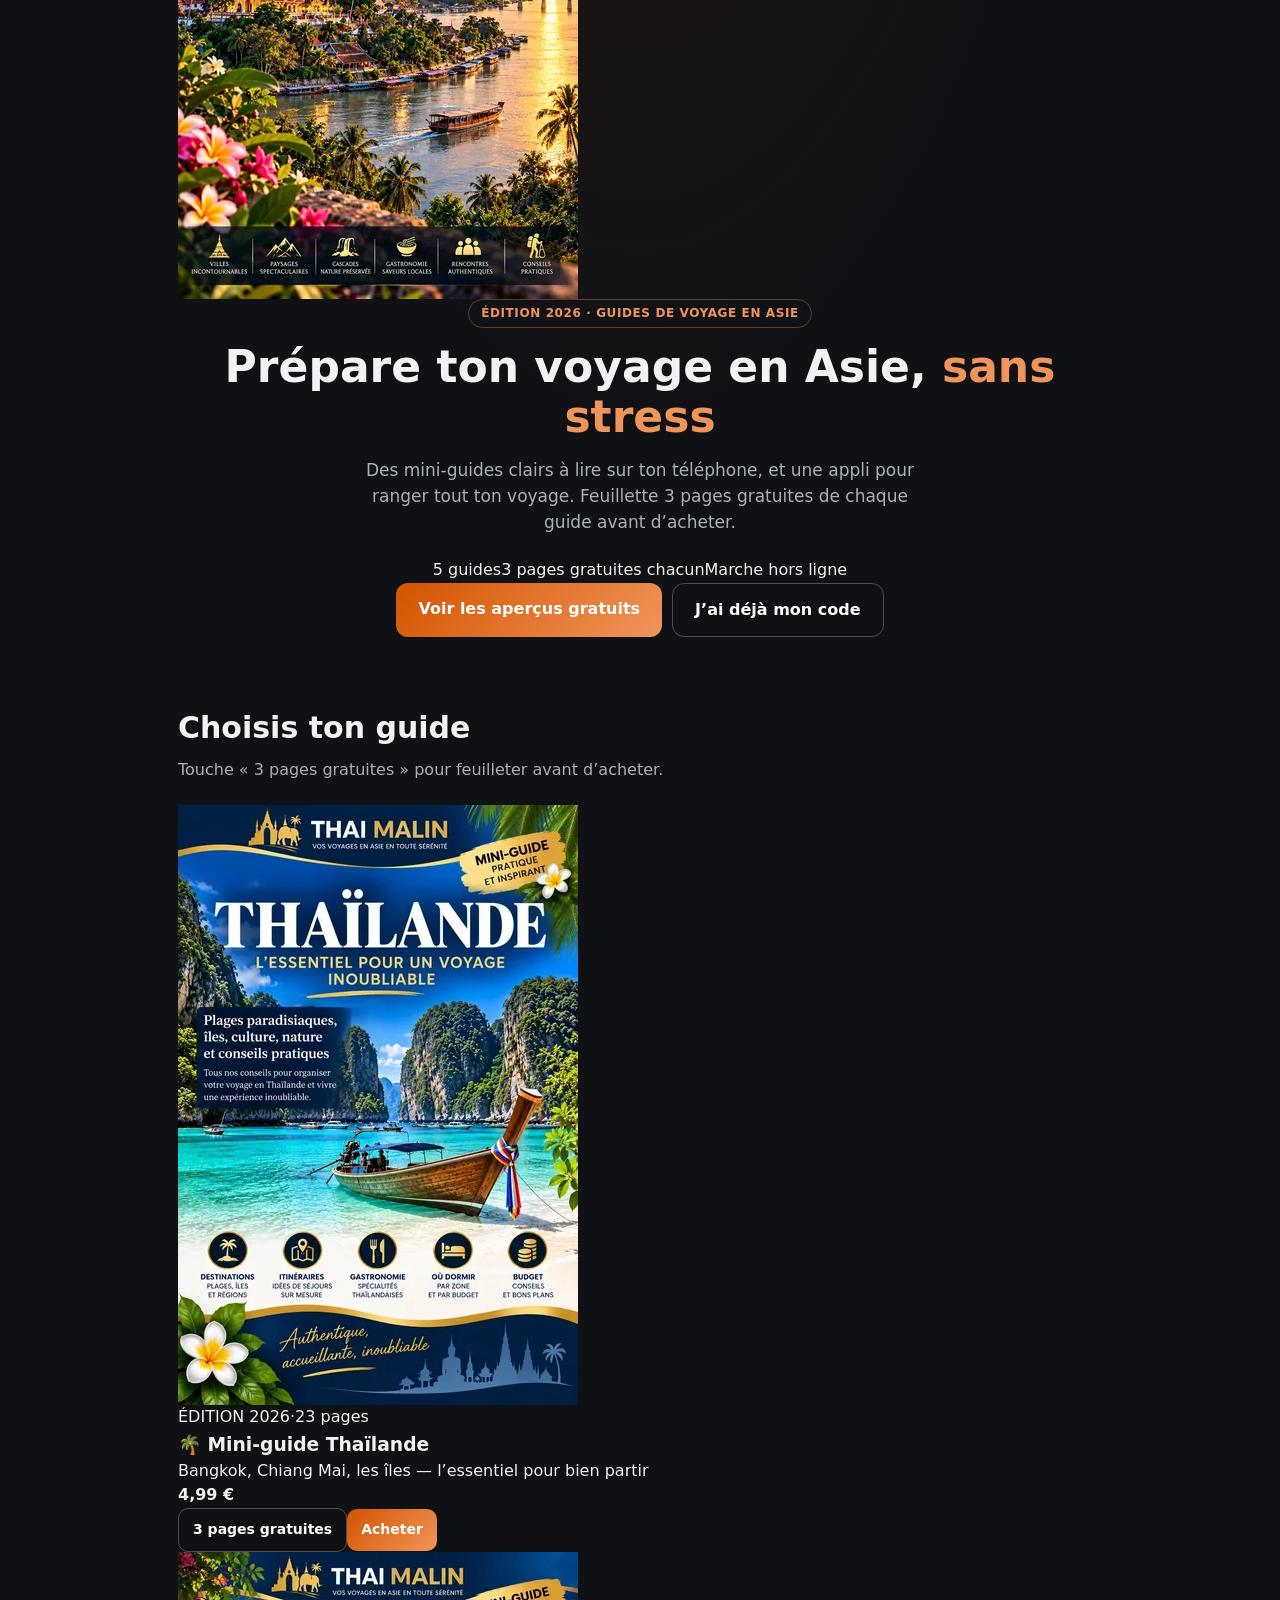
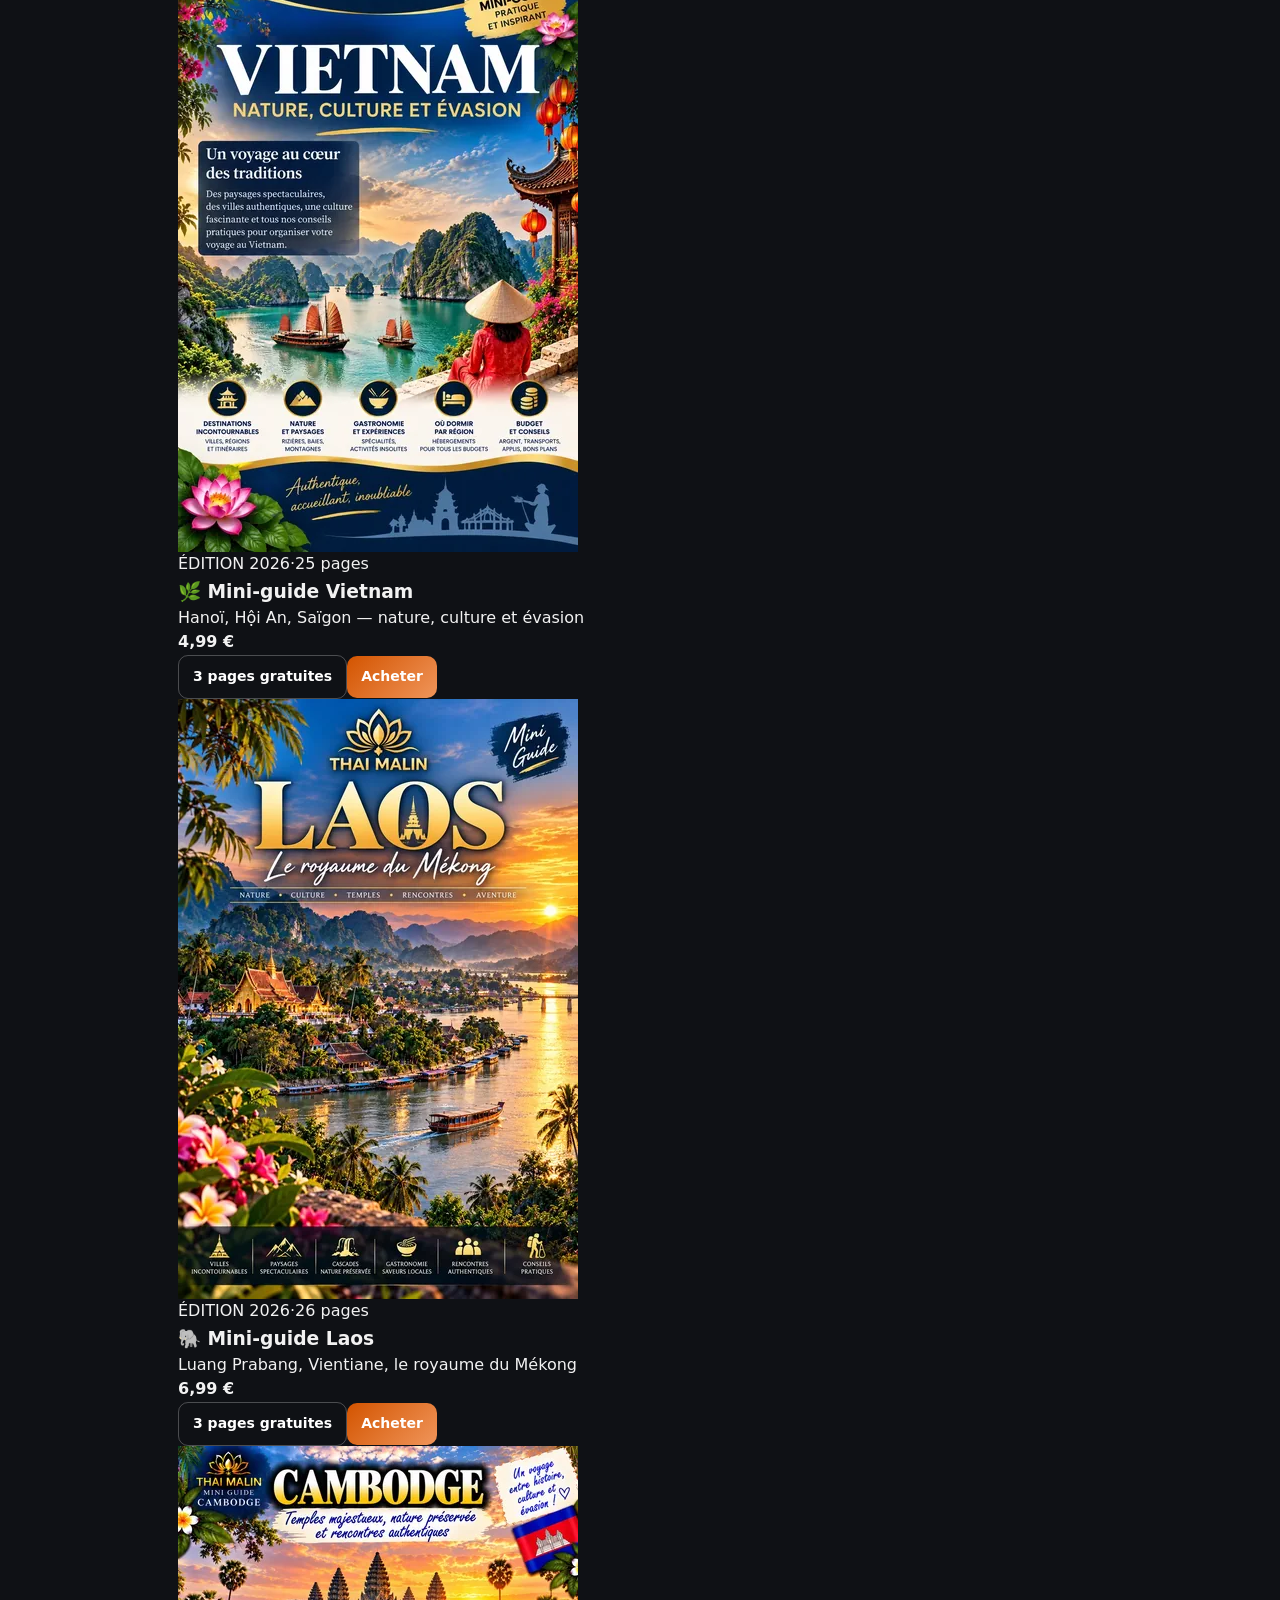
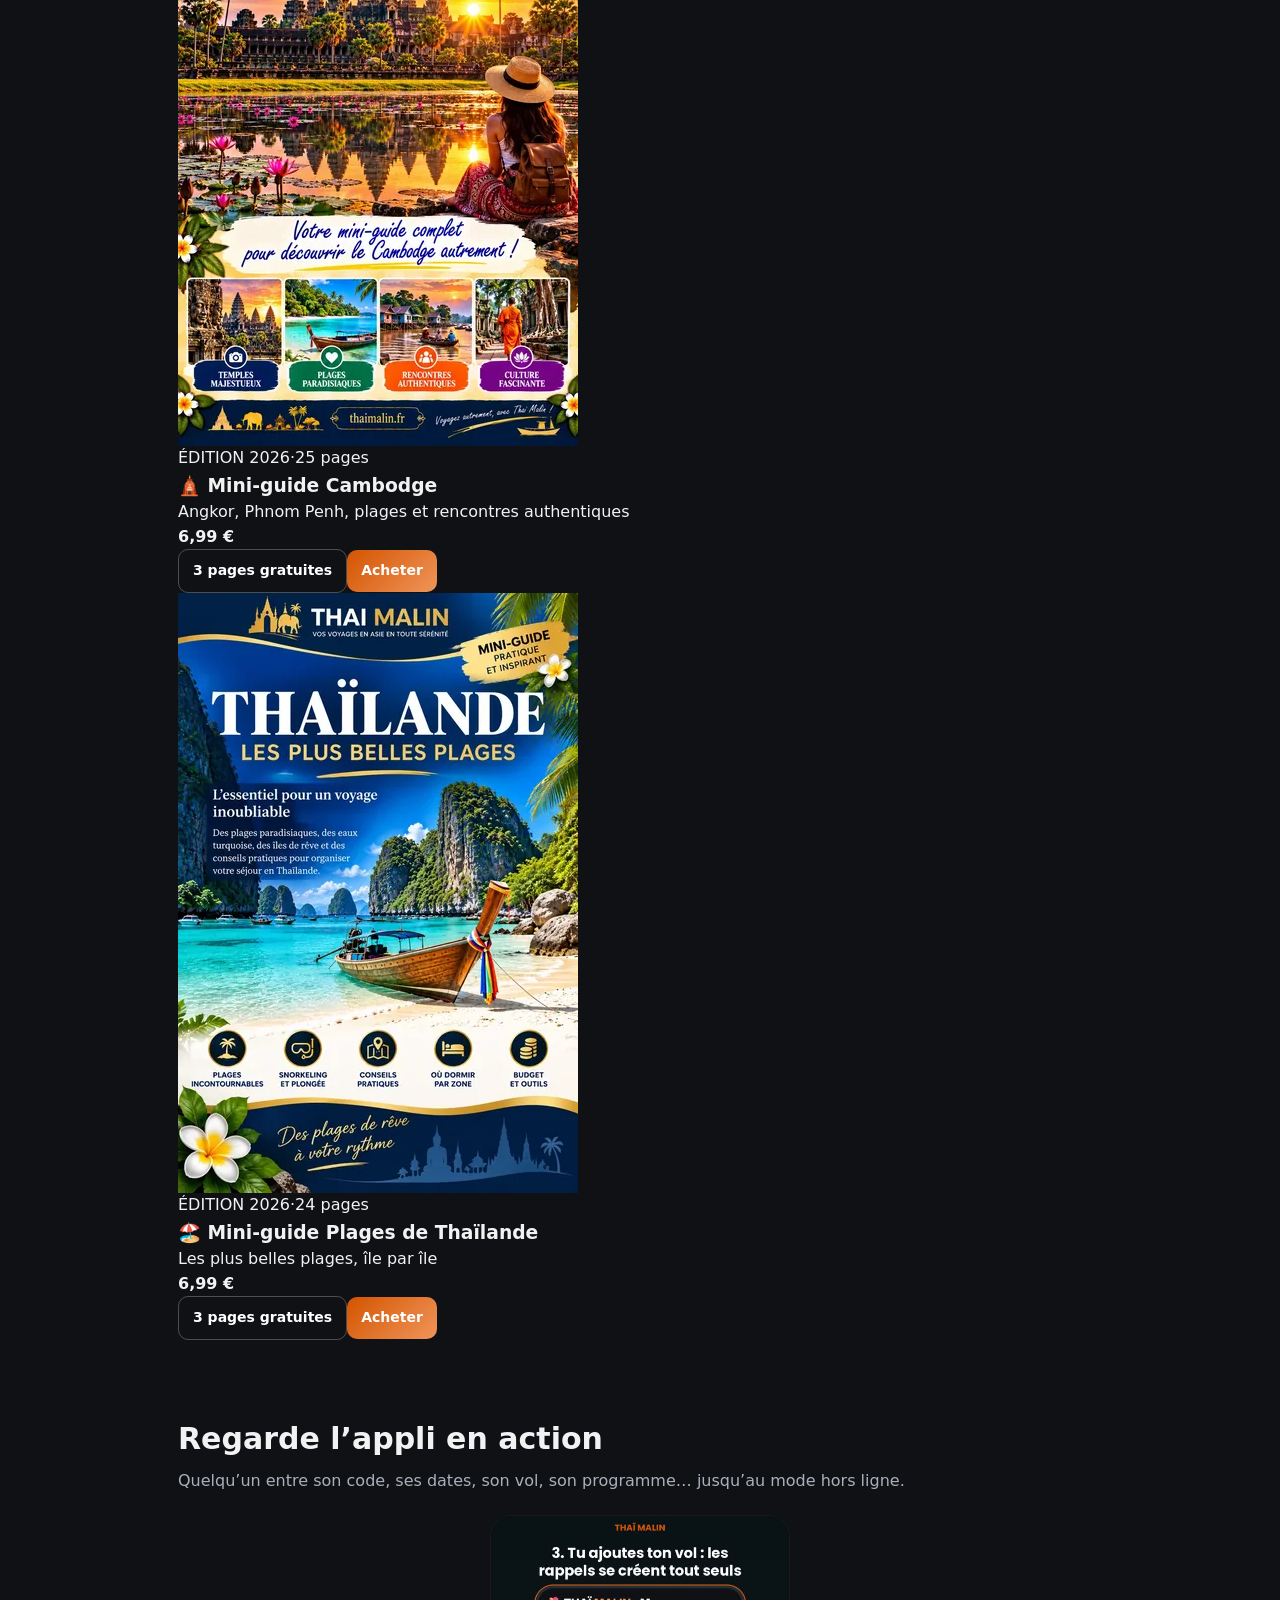
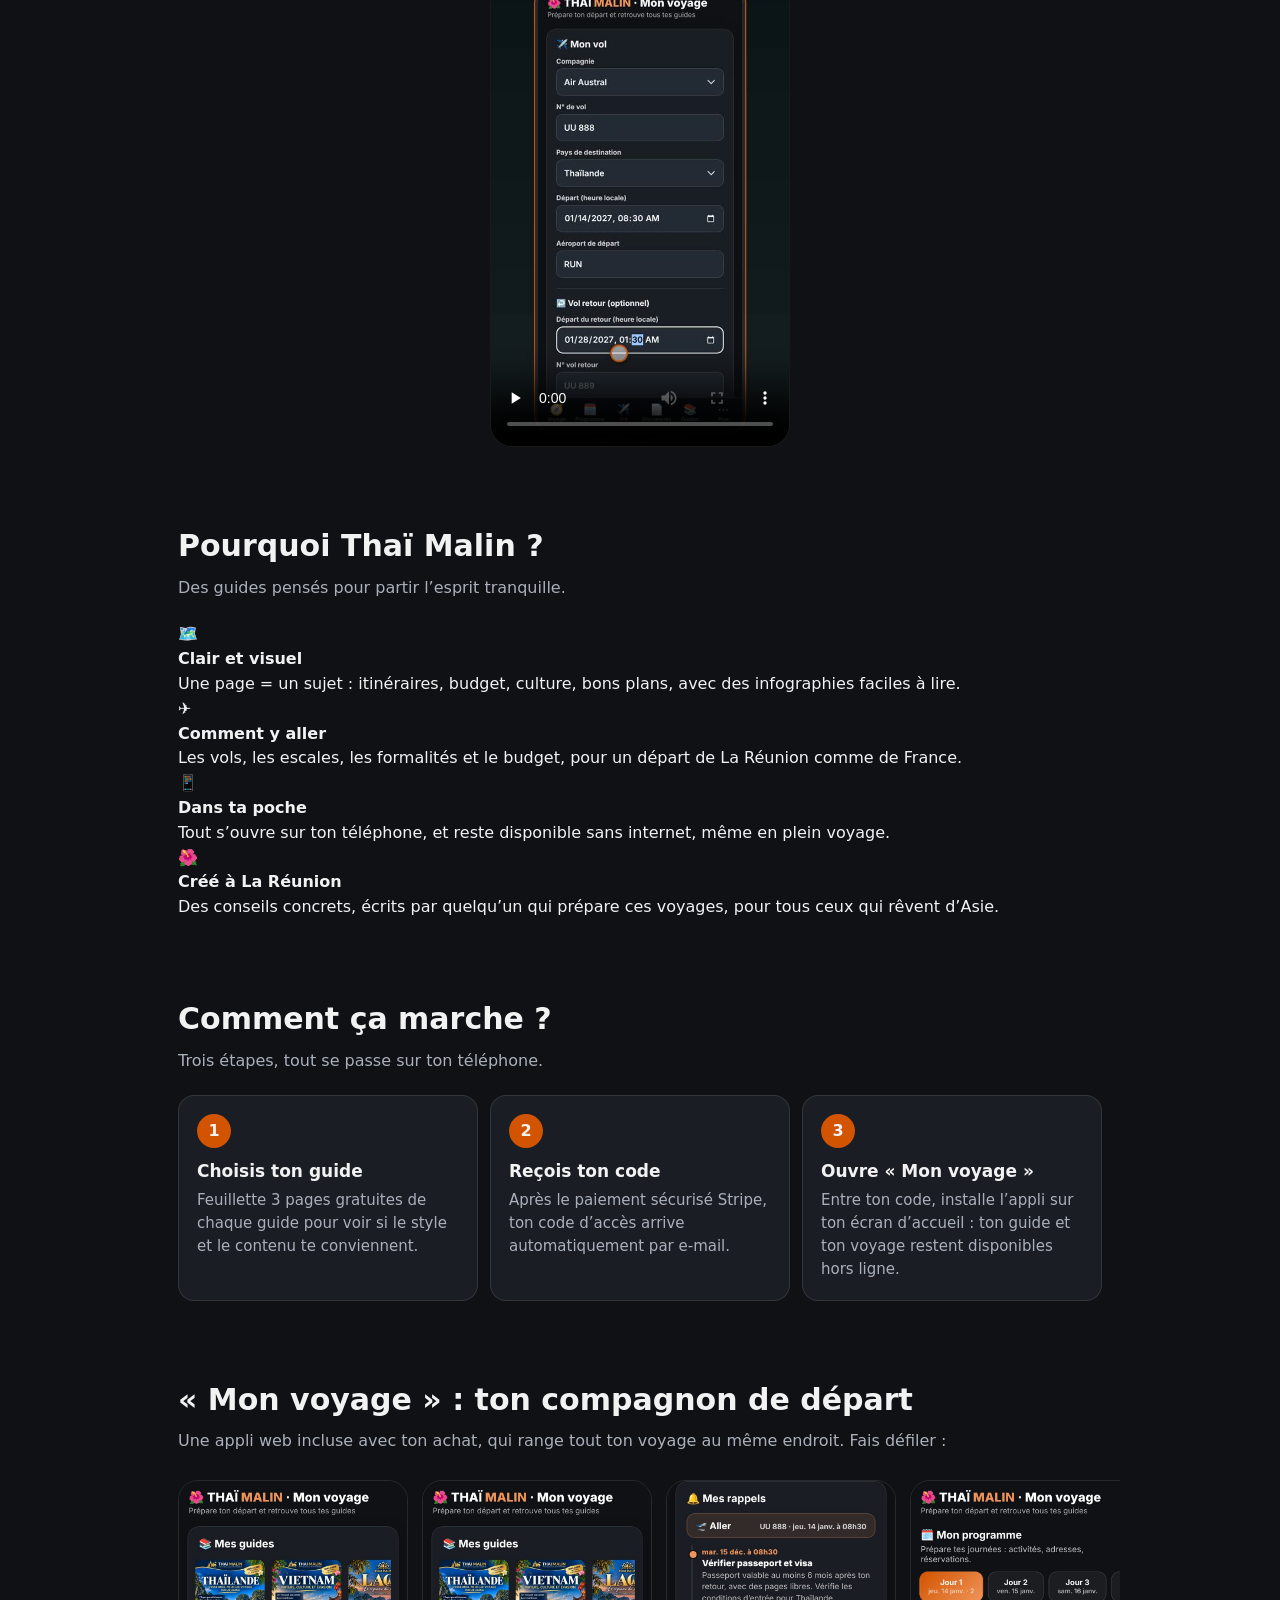
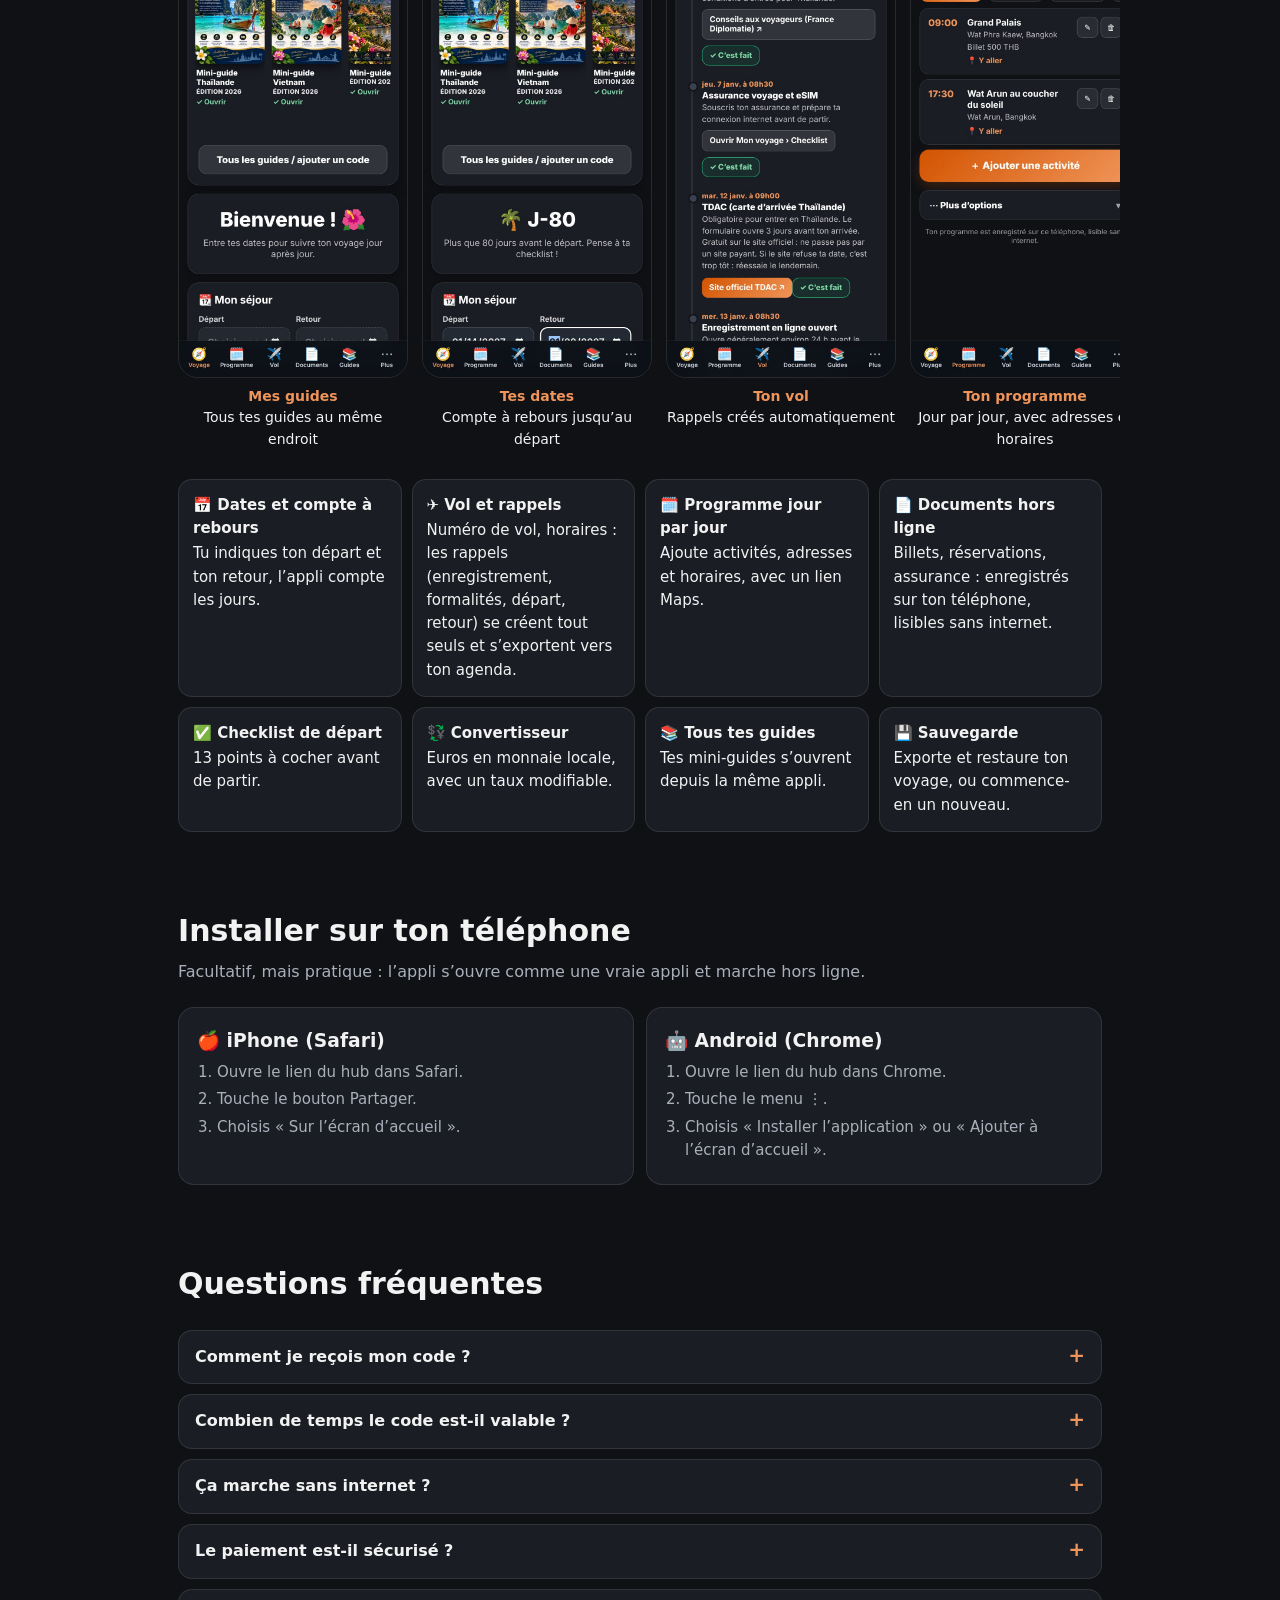
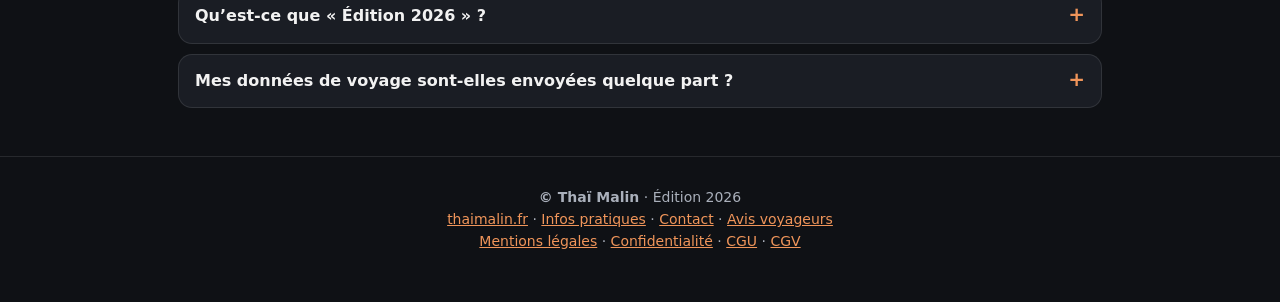
==== commit f148892f: "index new" ====
--- a/index.html
+++ b/index.html
@@ -2,25 +2,35 @@
 <title>Thaï Malin · Mini-guides de voyage en Asie, aperçu gratuit</title><meta name="description" content="Feuillette 3 pages gratuites de chaque mini-guide Thaï Malin (Thaïlande, Vietnam, Laos, Cambodge, Plages) et découvre le hub « Mon voyage ».">
 <meta property="og:title" content="Thaï Malin · Mini-guides de voyage en Asie, aperçu gratuit"><meta property="og:description" content="Feuillette 3 pages gratuites de chaque mini-guide Thaï Malin (Thaïlande, Vietnam, Laos, Cambodge, Plages) et découvre le hub « Mon voyage »."><meta property="og:type" content="website"><meta property="og:locale" content="fr_FR">
 <meta property="og:image" content="img/cover-thailande.webp"><meta name="theme-color" content="#0f1115"><link rel="icon" href="img/cover-thailande.webp">
-<link rel="stylesheet" href="style.css"></head><body>
+<link rel="preconnect" href="https://fonts.googleapis.com"><link rel="preconnect" href="https://fonts.gstatic.com" crossorigin><link href="https://fonts.googleapis.com/css2?family=Poppins:wght@600;800&display=swap" rel="stylesheet"><link rel="stylesheet" href="style.css"></head><body>
 <header class="top"><div class="w"><a class="logo" href="index.html">THAÏ <b>MALIN</b> · Aperçu</a><a class="hubl" href="https://pascalb2211-crypto.github.io/voyages-thaimalin/">J’ai déjà mon code</a></div></header>
 <main>
-<div class="hero"><div class="w"><span class="badge">Édition 2026 · Guides de voyage en Asie</span>
+<div class="hero"><div class="w"><div class="fan"><img src="img/cover-vietnam.webp" alt="" loading="eager"><img src="img/cover-plages.webp" alt="" loading="eager"><img src="img/cover-laos.webp" alt="" loading="eager"></div>
+<span class="badge">Édition 2026 · Guides de voyage en Asie</span>
 <h1>Prépare ton voyage en Asie, <em>sans stress</em></h1>
-<p>Des mini-guides clairs, des codes par e-mail, et un hub « Mon voyage » pour ranger tes dates, ton vol, ton programme et tes billets. Feuillette 3 pages gratuites de chaque guide avant d’acheter.</p>
+<p>Des mini-guides clairs à lire sur ton téléphone, et une appli pour ranger tout ton voyage. Feuillette 3 pages gratuites de chaque guide avant d’acheter.</p>
+<div class="chips"><span>5 guides</span><span>3 pages gratuites chacun</span><span>Marche hors ligne</span></div>
 <div class="cta"><a class="btn pri" href="#guides">Voir les aperçus gratuits</a><a class="btn alt" href="https://pascalb2211-crypto.github.io/voyages-thaimalin/">J’ai déjà mon code</a></div></div></div>
 
-<section id="video"><div class="w"><h2>Regarde l’appli en action</h2><p class="lead">Quelqu’un entre son code, ses dates, son vol, son programme… jusqu’au mode hors ligne.</p>
+<section id="guides"><div class="w"><h2>Choisis ton guide</h2><p class="lead">Touche « 3 pages gratuites » pour feuilleter avant d’acheter.</p><div class="list"><article class="gl"><img loading="lazy" src="img/cover-thailande.webp" alt="Couverture Mini-guide Thaïlande"><div class="b"><div class="meta"><span>ÉDITION 2026</span><span>·</span><span>23 pages</span></div><h3>🌴 Mini-guide Thaïlande</h3><p class="t">Bangkok, Chiang Mai, les îles — l’essentiel pour bien partir</p><div class="meta"><b>4,99 €</b></div><div class="row"><a class="btn alt sm" href="guide/thailande.html">3 pages gratuites</a><a class="btn pri sm" href="https://buy.stripe.com/eVq3cw3PD7rL8O9eeB97G03">Acheter</a></div></div></article><article class="gl"><img loading="lazy" src="img/cover-vietnam.webp" alt="Couverture Mini-guide Vietnam"><div class="b"><div class="meta"><span>ÉDITION 2026</span><span>·</span><span>25 pages</span></div><h3>🌿 Mini-guide Vietnam</h3><p class="t">Hanoï, Hội An, Saïgon — nature, culture et évasion</p><div class="meta"><b>4,99 €</b></div><div class="row"><a class="btn alt sm" href="guide/vietnam.html">3 pages gratuites</a><a class="btn pri sm" href="https://buy.stripe.com/5kQ6oI1Hv7rL6G16M997G08">Acheter</a></div></div></article><article class="gl"><img loading="lazy" src="img/cover-laos.webp" alt="Couverture Mini-guide Laos"><div class="b"><div class="meta"><span>ÉDITION 2026</span><span>·</span><span>26 pages</span></div><h3>🐘 Mini-guide Laos</h3><p class="t">Luang Prabang, Vientiane, le royaume du Mékong</p><div class="meta"><b>6,99 €</b></div><div class="row"><a class="btn alt sm" href="guide/laos.html">3 pages gratuites</a><a class="btn pri sm" href="https://buy.stripe.com/dRm5kE5XLbI12pLdax97G09">Acheter</a></div></div></article><article class="gl"><img loading="lazy" src="img/cover-cambodge.webp" alt="Couverture Mini-guide Cambodge"><div class="b"><div class="meta"><span>ÉDITION 2026</span><span>·</span><span>25 pages</span></div><h3>🛕 Mini-guide Cambodge</h3><p class="t">Angkor, Phnom Penh, plages et rencontres authentiques</p><div class="meta"><b>6,99 €</b></div><div class="row"><a class="btn alt sm" href="guide/cambodge.html">3 pages gratuites</a><a class="btn pri sm" href="https://buy.stripe.com/cNidRa4THcM59Sd0nL97G0a">Acheter</a></div></div></article><article class="gl"><img loading="lazy" src="img/cover-plages.webp" alt="Couverture Mini-guide Plages de Thaïlande"><div class="b"><div class="meta"><span>ÉDITION 2026</span><span>·</span><span>24 pages</span></div><h3>🏖️ Mini-guide Plages de Thaïlande</h3><p class="t">Les plus belles plages, île par île</p><div class="meta"><b>6,99 €</b></div><div class="row"><a class="btn alt sm" href="guide/plages.html">3 pages gratuites</a><a class="btn pri sm" href="https://buy.stripe.com/5kQ7sMbi58vPc0l1rP97G0b">Acheter</a></div></div></article></div></div></section>
+
+<section class="alt2" id="video"><div class="w"><h2>Regarde l’appli en action</h2><p class="lead">Quelqu’un entre son code, ses dates, son vol, son programme… jusqu’au mode hors ligne.</p>
 <div class="vid"><video controls playsinline preload="none" poster="video/poster.jpg" src="video/demo-hub.mp4"></video></div></div></section>
 
-<section id="comment"><div class="w"><h2>Comment ça marche ?</h2><p class="lead">Trois étapes, tout se passe sur ton téléphone.</p>
+<section id="pourquoi"><div class="w"><h2>Pourquoi Thaï Malin ?</h2><p class="lead">Des guides pensés pour partir l’esprit tranquille.</p>
+<div class="why">
+<div><div class="i">🗺️</div><b>Clair et visuel</b><p>Une page = un sujet : itinéraires, budget, culture, bons plans, avec des infographies faciles à lire.</p></div>
+<div><div class="i">✈️</div><b>Comment y aller</b><p>Les vols, les escales, les formalités et le budget, pour un départ de La Réunion comme de France.</p></div>
+<div><div class="i">📱</div><b>Dans ta poche</b><p>Tout s’ouvre sur ton téléphone, et reste disponible sans internet, même en plein voyage.</p></div>
+<div><div class="i">🌺</div><b>Créé à La Réunion</b><p>Des conseils concrets, écrits par quelqu’un qui prépare ces voyages, pour tous ceux qui rêvent d’Asie.</p></div>
+</div></div></section>
+
+<section class="alt2" id="comment"><div class="w"><h2>Comment ça marche ?</h2><p class="lead">Trois étapes, tout se passe sur ton téléphone.</p>
 <div class="steps">
 <div class="step"><div class="n">1</div><h3>Choisis ton guide</h3><p>Feuillette 3 pages gratuites de chaque guide pour voir si le style et le contenu te conviennent.</p></div>
 <div class="step"><div class="n">2</div><h3>Reçois ton code</h3><p>Après le paiement sécurisé Stripe, ton code d’accès arrive automatiquement par e-mail.</p></div>
 <div class="step"><div class="n">3</div><h3>Ouvre « Mon voyage »</h3><p>Entre ton code, installe l’appli sur ton écran d’accueil : ton guide et ton voyage restent disponibles hors ligne.</p></div>
 </div></div></section>
-
-<section id="guides"><div class="w"><h2>Les 5 mini-guides</h2><p class="lead">Chaque guide est une édition 2026. Touche « Voir 3 pages gratuites » pour l’aperçu.</p><div class="grid"><article class="gc"><img class="cv" loading="lazy" src="img/cover-thailande.webp" alt="Couverture Mini-guide Thaïlande"><div class="b"><span class="ed">Édition 2026 · 23 pages</span><h3>🌴 Mini-guide Thaïlande</h3><p class="t">Bangkok, Chiang Mai, les îles — l’essentiel pour bien partir</p><div class="pr">4,99 €</div><div class="row"><a class="btn alt sm" href="guide/thailande.html">Voir 3 pages gratuites</a><a class="btn pri sm" href="https://buy.stripe.com/eVq3cw3PD7rL8O9eeB97G03">Acheter</a></div></div></article><article class="gc"><img class="cv" loading="lazy" src="img/cover-vietnam.webp" alt="Couverture Mini-guide Vietnam"><div class="b"><span class="ed">Édition 2026 · 25 pages</span><h3>🌿 Mini-guide Vietnam</h3><p class="t">Hanoï, Hội An, Saïgon — nature, culture et évasion</p><div class="pr">4,99 €</div><div class="row"><a class="btn alt sm" href="guide/vietnam.html">Voir 3 pages gratuites</a><a class="btn pri sm" href="https://buy.stripe.com/5kQ6oI1Hv7rL6G16M997G08">Acheter</a></div></div></article><article class="gc"><img class="cv" loading="lazy" src="img/cover-laos.webp" alt="Couverture Mini-guide Laos"><div class="b"><span class="ed">Édition 2026 · 26 pages</span><h3>🐘 Mini-guide Laos</h3><p class="t">Luang Prabang, Vientiane, le royaume du Mékong</p><div class="pr">6,99 €</div><div class="row"><a class="btn alt sm" href="guide/laos.html">Voir 3 pages gratuites</a><a class="btn pri sm" href="https://buy.stripe.com/dRm5kE5XLbI12pLdax97G09">Acheter</a></div></div></article><article class="gc"><img class="cv" loading="lazy" src="img/cover-cambodge.webp" alt="Couverture Mini-guide Cambodge"><div class="b"><span class="ed">Édition 2026 · 25 pages</span><h3>🛕 Mini-guide Cambodge</h3><p class="t">Angkor, Phnom Penh, plages et rencontres authentiques</p><div class="pr">6,99 €</div><div class="row"><a class="btn alt sm" href="guide/cambodge.html">Voir 3 pages gratuites</a><a class="btn pri sm" href="https://buy.stripe.com/cNidRa4THcM59Sd0nL97G0a">Acheter</a></div></div></article><article class="gc"><img class="cv" loading="lazy" src="img/cover-plages.webp" alt="Couverture Mini-guide Plages de Thaïlande"><div class="b"><span class="ed">Édition 2026 · 24 pages</span><h3>🏖️ Mini-guide Plages de Thaïlande</h3><p class="t">Les plus belles plages, île par île</p><div class="pr">6,99 €</div><div class="row"><a class="btn alt sm" href="guide/plages.html">Voir 3 pages gratuites</a><a class="btn pri sm" href="https://buy.stripe.com/5kQ7sMbi58vPc0l1rP97G0b">Acheter</a></div></div></article></div></div></section>
 
 <section id="hub"><div class="w"><h2>« Mon voyage » : ton compagnon de départ</h2><p class="lead">Une appli web incluse avec ton achat, qui range tout ton voyage au même endroit. Fais défiler :</p></div>
 <div class="w"><div class="shots"><div class="shot"><img loading="lazy" src="img/shots/0-guides.jpg" alt="Mes guides"><p><b>Mes guides</b>Tous tes guides au même endroit</p></div><div class="shot"><img loading="lazy" src="img/shots/1-dates.jpg" alt="Tes dates"><p><b>Tes dates</b>Compte à rebours jusqu’au départ</p></div><div class="shot"><img loading="lazy" src="img/shots/2-vol.jpg" alt="Ton vol"><p><b>Ton vol</b>Rappels créés automatiquement</p></div><div class="shot"><img loading="lazy" src="img/shots/3-programme.jpg" alt="Ton programme"><p><b>Ton programme</b>Jour par jour, avec adresses et horaires</p></div><div class="shot"><img loading="lazy" src="img/shots/4-documents.jpg" alt="Tes documents"><p><b>Tes documents</b>Billets et réservations, même sans internet</p></div><div class="shot"><img loading="lazy" src="img/shots/5-checklist.jpg" alt="Ta checklist"><p><b>Ta checklist</b>À cocher avant de partir</p></div><div class="shot"><img loading="lazy" src="img/shots/6-convertisseur.jpg" alt="Convertisseur"><p><b>Convertisseur</b>Euros en monnaie locale, hors ligne</p></div></div>
@@ -35,15 +45,13 @@
 <div><b>💾 Sauvegarde</b>Exporte et restaure ton voyage, ou commence-en un nouveau.</div>
 </div></div></section>
 
-
-
-<section id="install"><div class="w"><h2>Installer sur ton téléphone</h2><p class="lead">Facultatif, mais pratique : l’appli s’ouvre comme une vraie appli et marche hors ligne.</p>
+<section class="alt2" id="install"><div class="w"><h2>Installer sur ton téléphone</h2><p class="lead">Facultatif, mais pratique : l’appli s’ouvre comme une vraie appli et marche hors ligne.</p>
 <div class="two"><div class="box"><h3>🍎 iPhone (Safari)</h3><ol><li>Ouvre le lien du hub dans Safari.</li><li>Touche le bouton Partager.</li><li>Choisis « Sur l’écran d’accueil ».</li></ol></div>
 <div class="box"><h3>🤖 Android (Chrome)</h3><ol><li>Ouvre le lien du hub dans Chrome.</li><li>Touche le menu ⋮.</li><li>Choisis « Installer l’application » ou « Ajouter à l’écran d’accueil ».</li></ol></div></div></div></section>
 
 <section id="faq"><div class="w"><h2>Questions fréquentes</h2><p class="lead"> </p>
 <details><summary>Comment je reçois mon code ?</summary><p>Juste après le paiement, un e-mail automatique t’envoie ton code et le lien d’accès. Pense à regarder tes courriers indésirables.</p></details>
-<details><summary>Combien de temps le code est-il valable ?</summary><p>Une fois entré sur ton téléphone, l’accès reste ouvert 120 jours sur cet appareil.</p></details>
+<details><summary>Combien de temps le code est-il valable ?</summary><p>Une fois entré sur ton téléphone, l’accès reste ouvert 12 mois sur cet appareil (Édition 2026).</p></details>
 <details><summary>Ça marche sans internet ?</summary><p>Oui, une fois le guide ouvert et l’appli installée, tu peux consulter ton programme, tes documents et ta checklist hors ligne. La météo en direct et les liens demandent une connexion.</p></details>
 <details><summary>Le paiement est-il sécurisé ?</summary><p>Le paiement passe par Stripe, qui gère la carte bancaire (Apple Pay et Google Pay selon ton téléphone). Thaï Malin ne voit jamais ton numéro de carte.</p></details>
 <details><summary>Qu’est-ce que « Édition 2026 » ?</summary><p>Les guides sont mis à jour par édition. Ton achat te donne l’édition en cours ; une nouvelle édition sera annoncée sur thaimalin.fr.</p></details>
@@ -53,5 +61,5 @@
 <section id="news" class="mailsec" hidden><div class="w"><div class="mail"><h2>Être prévenu des nouveaux guides</h2><p class="lead" style="margin-bottom:0">Facultatif : un e-mail seulement quand un nouveau guide sort. Tu peux continuer à lire les aperçus sans rien remplir.</p>
 <form id="mailForm"><input type="email" id="mailIn" placeholder="ton@email.com" required autocomplete="email"><button class="btn pri" type="submit">Me prévenir</button>
 <label><input type="checkbox" id="mailOk" required> J’accepte de recevoir un e-mail à chaque nouveau guide. Désinscription possible à tout moment.</label></form><p class="ok" id="mailDone">Merci ! Tu seras prévenu(e).</p></div></div></section>
-</main><footer><div class="w"><p>© Thaï Malin · <a href="https://www.thaimalin.fr">thaimalin.fr</a> · Édition 2026</p><p style="margin-top:6px"><a href="https://www.thaimalin.fr/guide-premium/avis-voyageurs-thai-malin">Avis voyageurs</a></p></div></footer>
+</main><footer><div class="w"><p><b>© Thaï Malin</b> · Édition 2026</p><p class="fl"><a href="https://www.thaimalin.fr">thaimalin.fr</a> · <a href="infos.html">Infos pratiques</a> · <a href="https://www.thaimalin.fr/contact">Contact</a> · <a href="https://www.thaimalin.fr/guide-premium/avis-voyageurs-thai-malin">Avis voyageurs</a></p><p class="fl"><a href="https://www.thaimalin.fr/mentions-legales">Mentions légales</a> · <a href="https://www.thaimalin.fr/informations-legales/politique-de-confidentialite">Confidentialité</a> · <a href="https://www.thaimalin.fr/cgu">CGU</a> · <a href="https://www.thaimalin.fr/cgv">CGV</a></p></div></footer>
 <script src="config.js"></script><script src="app.js"></script></body></html>
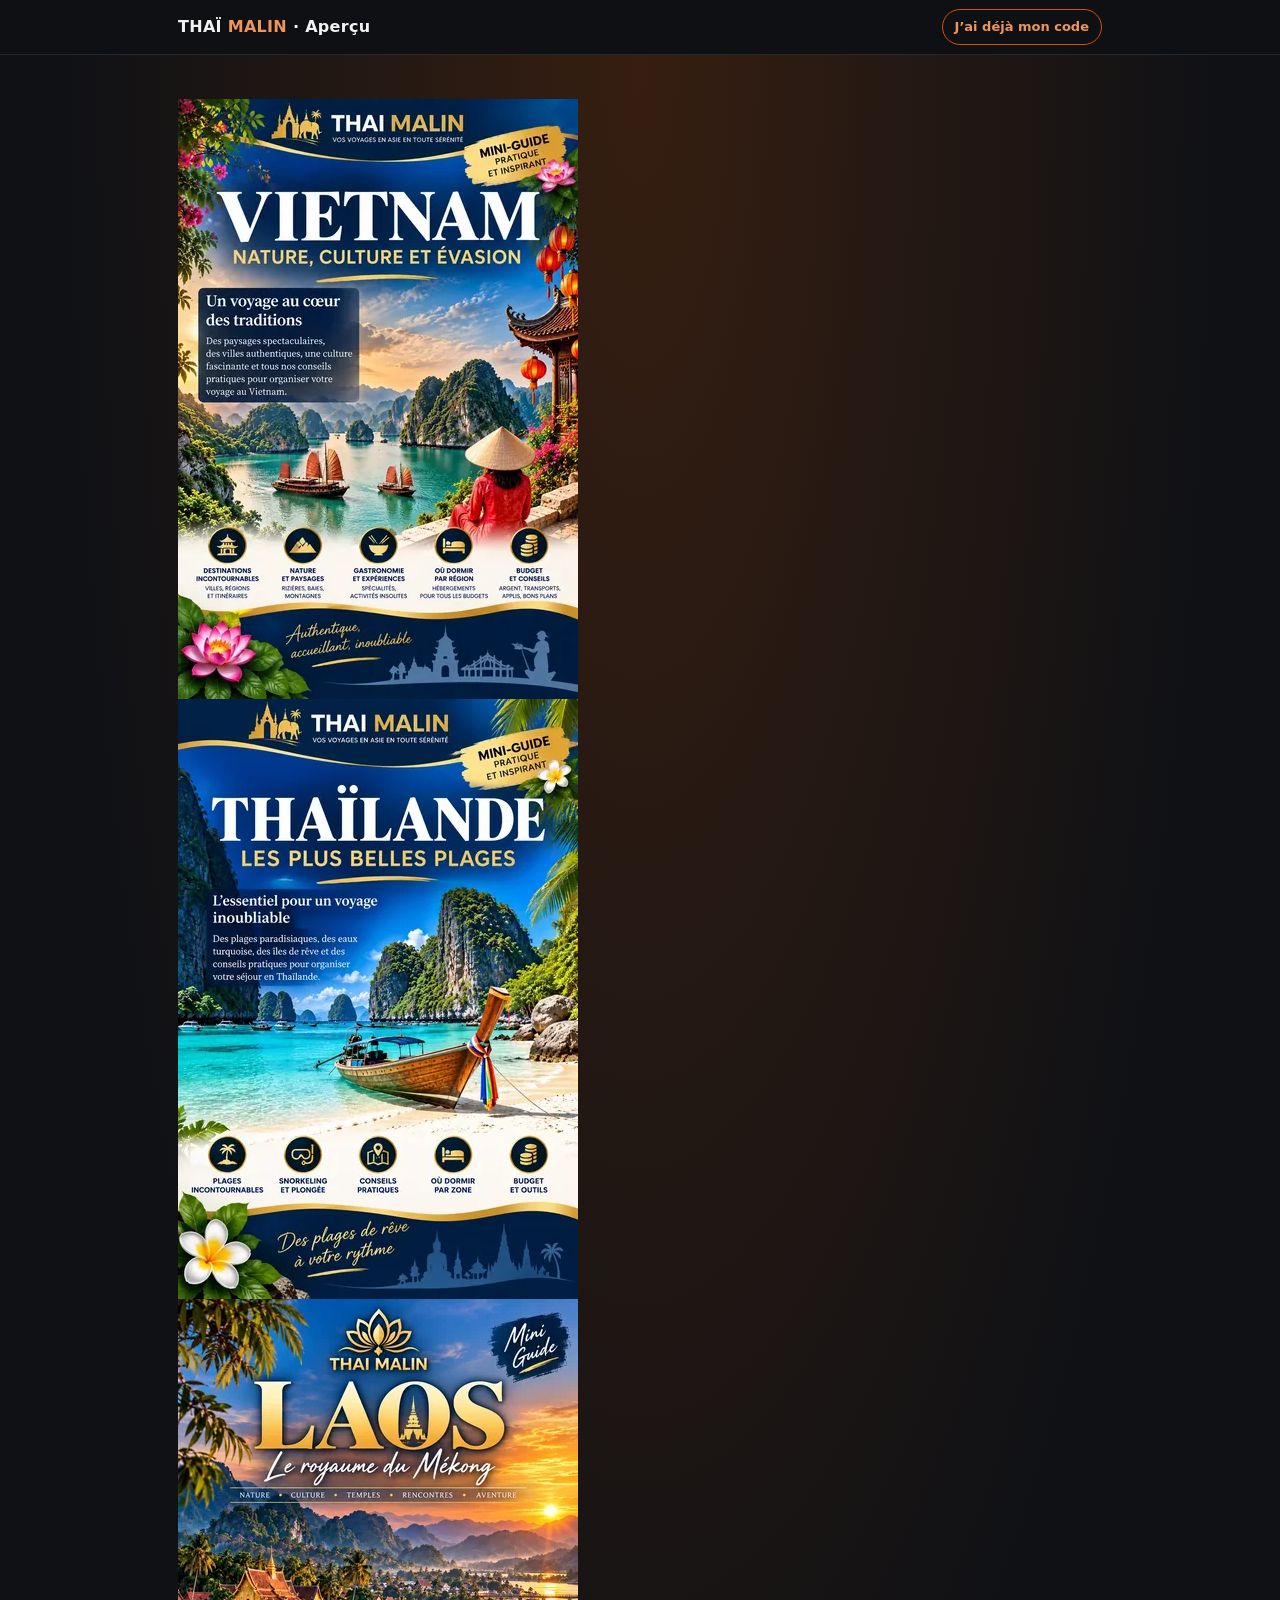
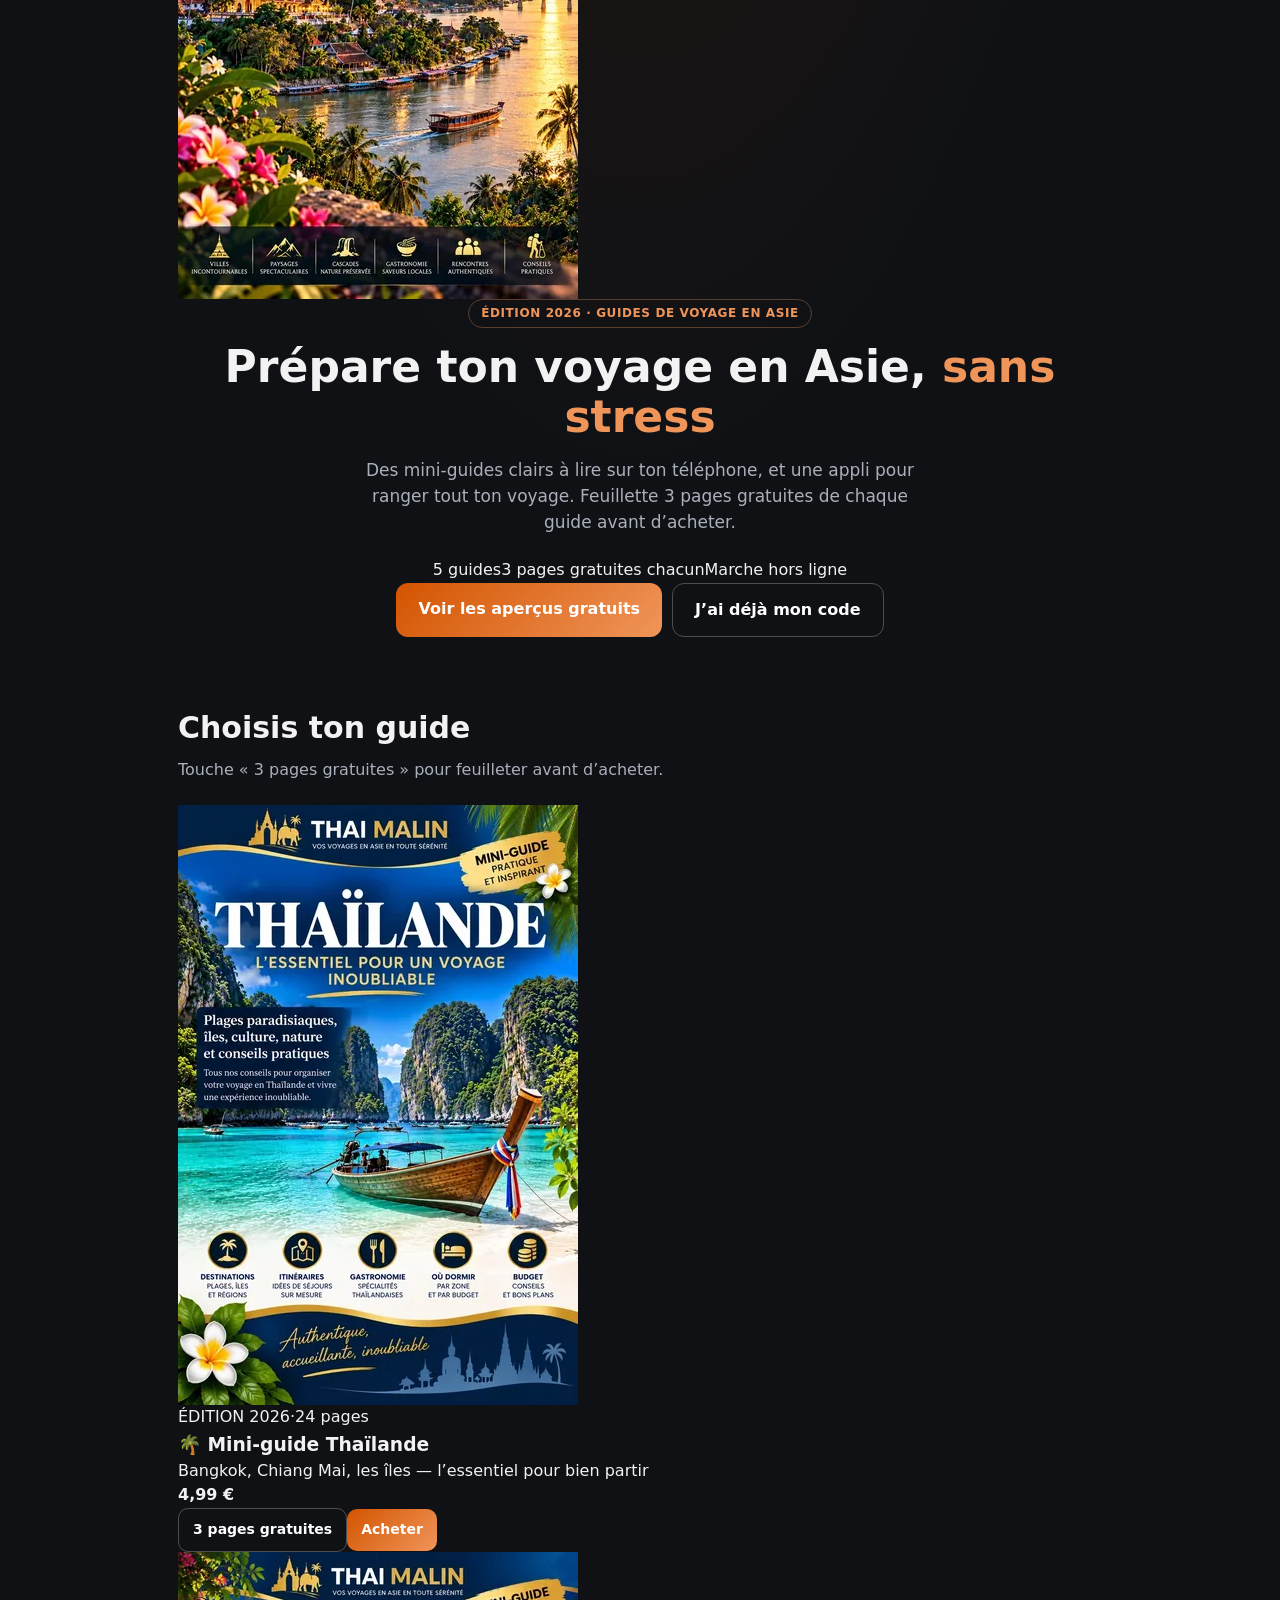
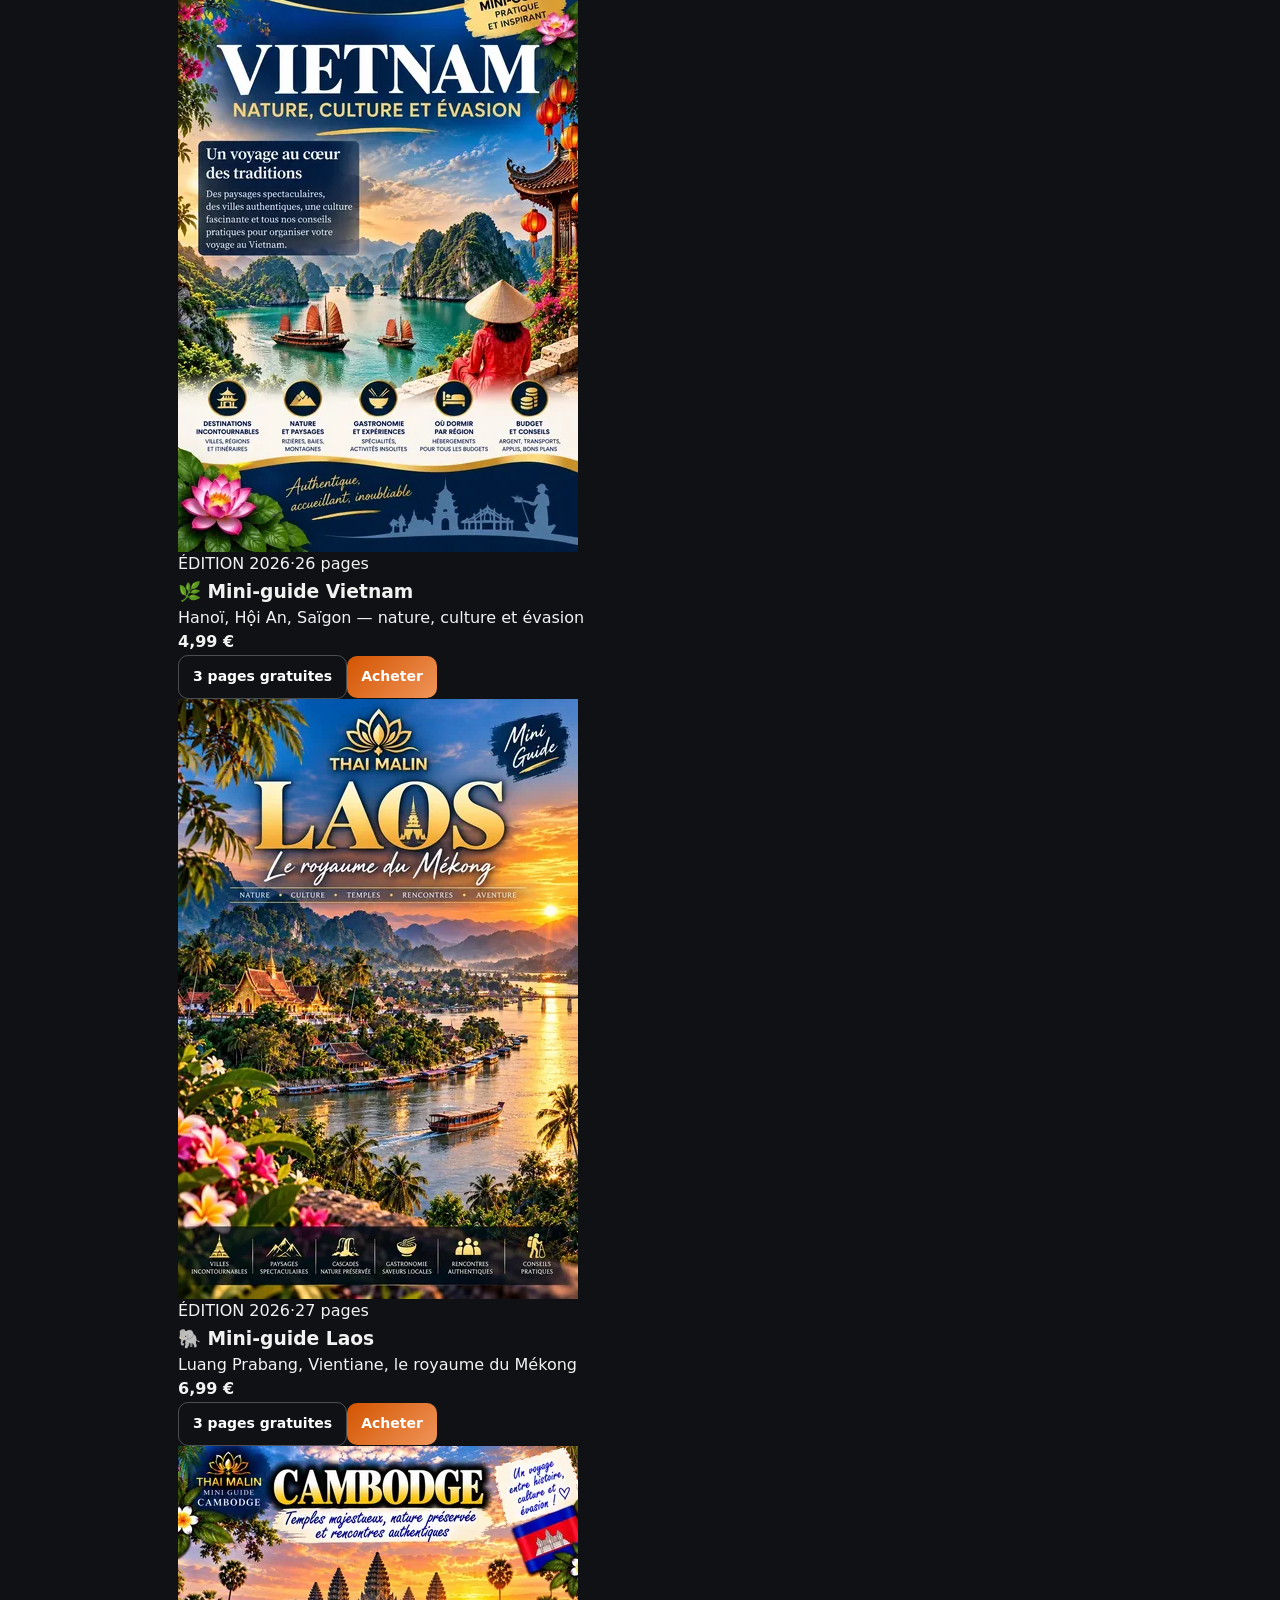
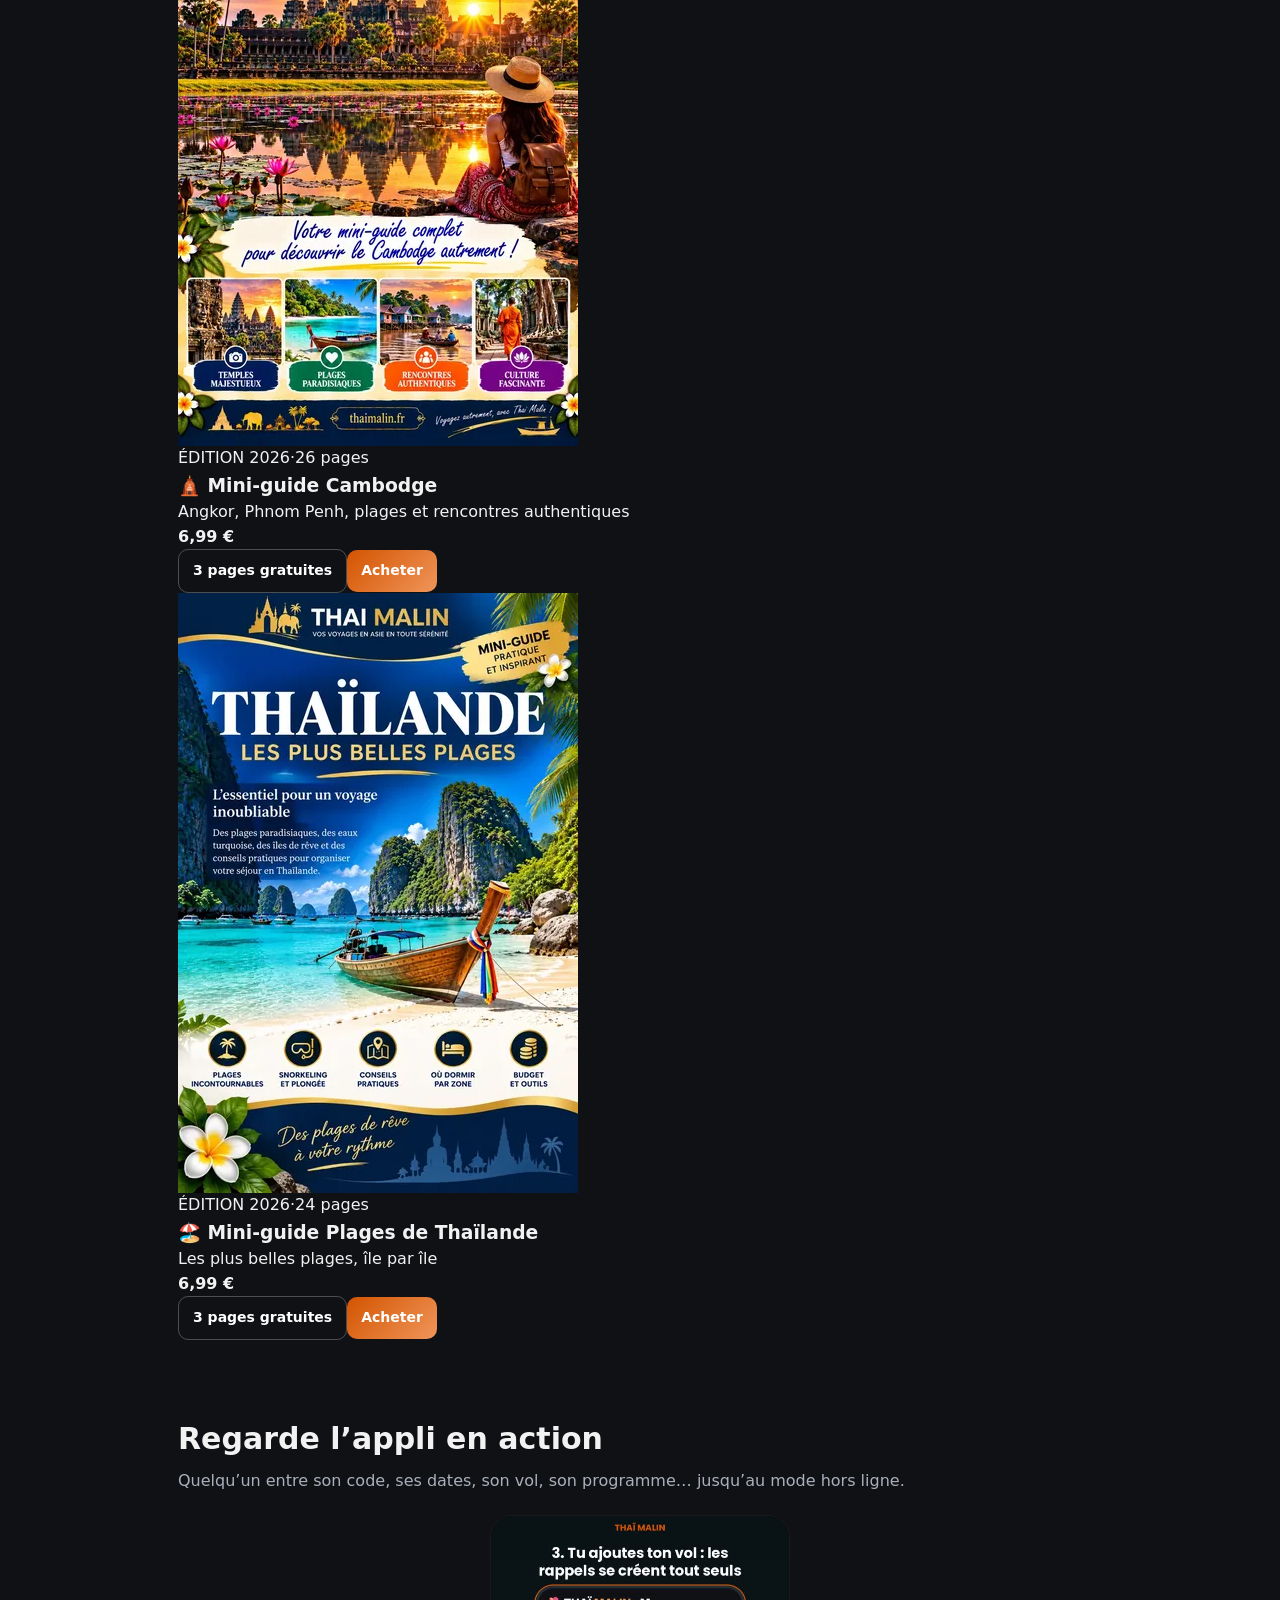
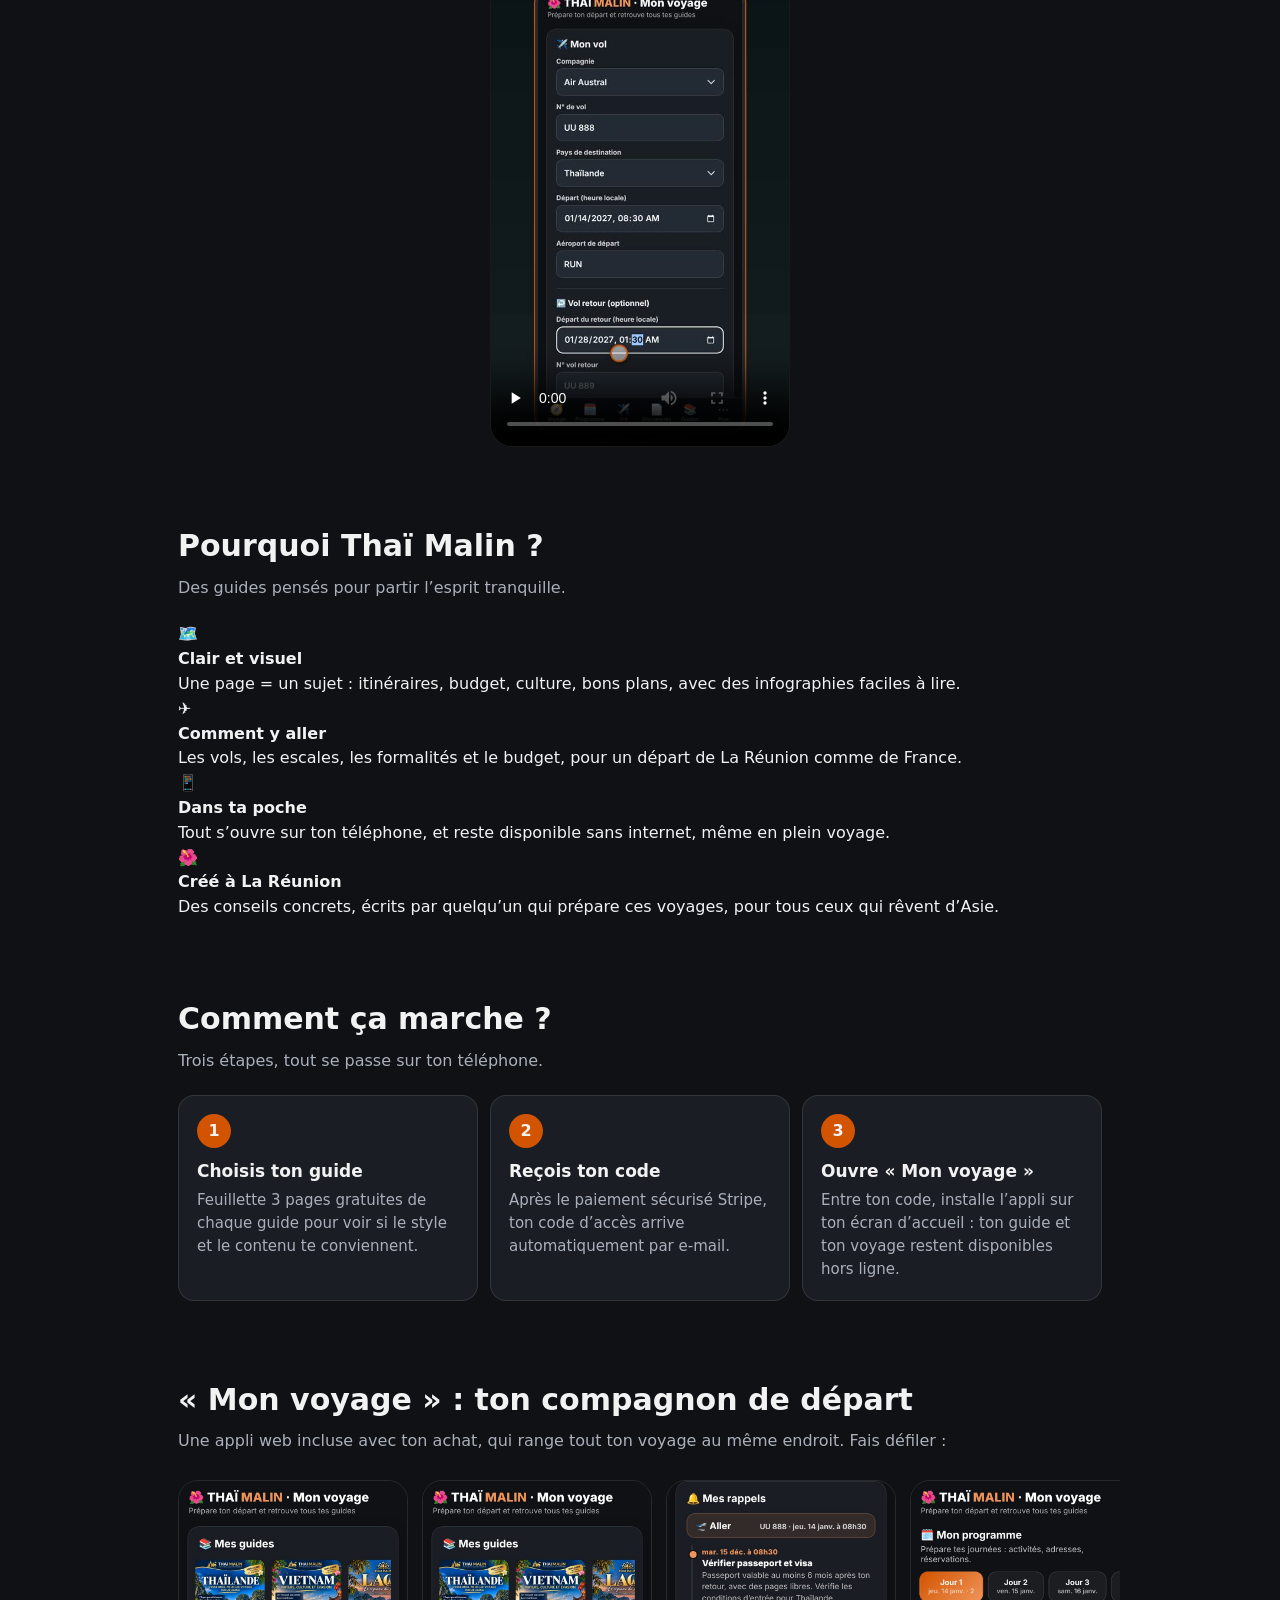
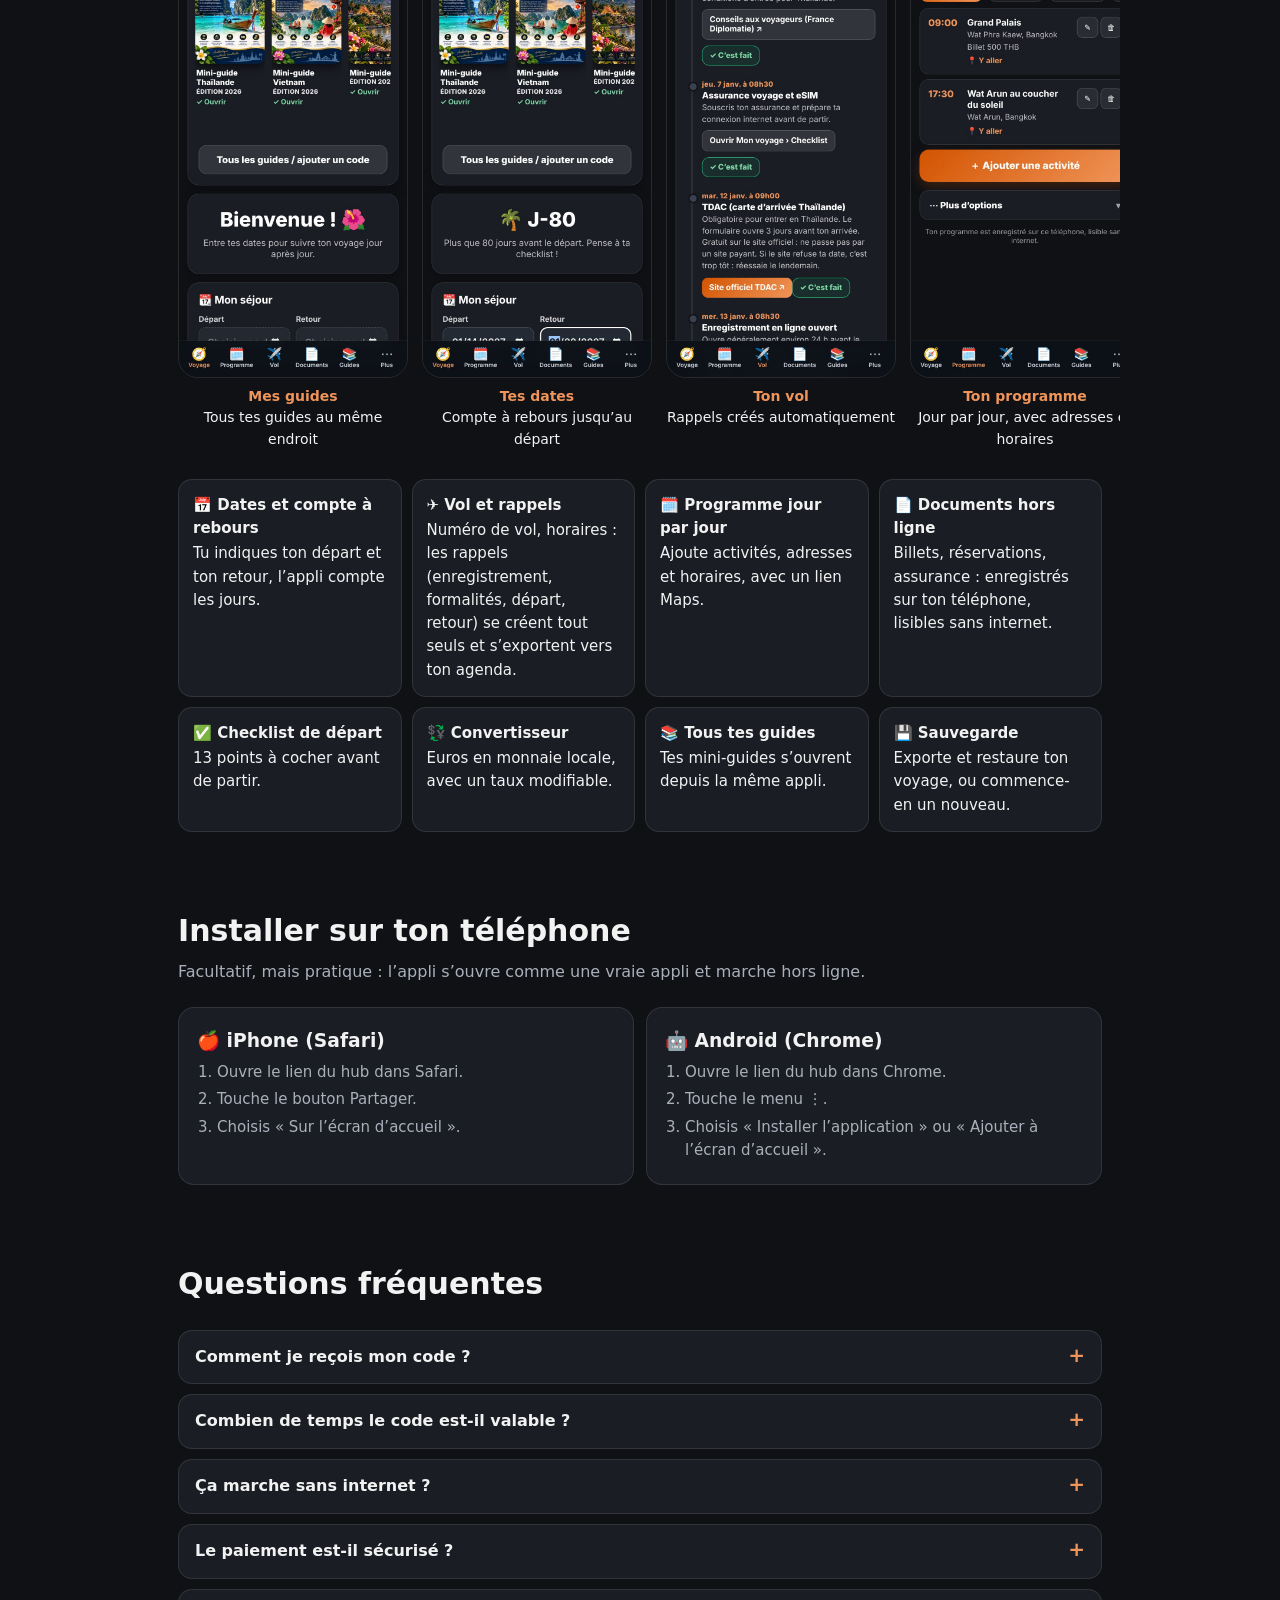
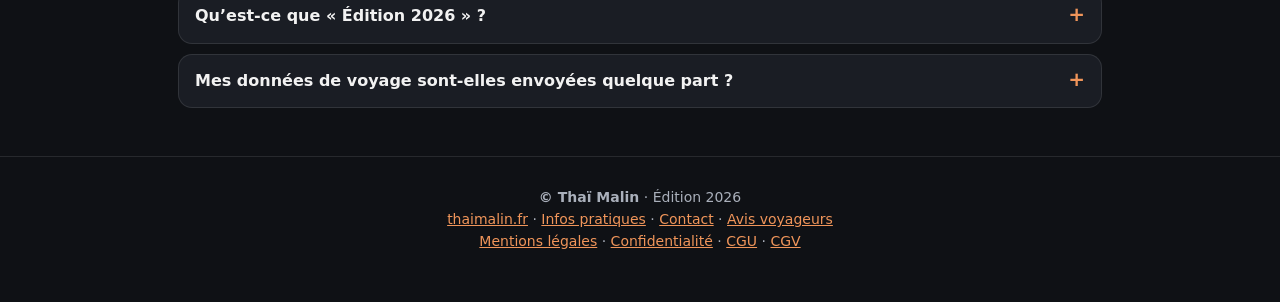
==== commit 190fb6a3: "guide modifier" ====
--- a/index.html
+++ b/index.html
@@ -12,7 +12,7 @@
 <div class="chips"><span>5 guides</span><span>3 pages gratuites chacun</span><span>Marche hors ligne</span></div>
 <div class="cta"><a class="btn pri" href="#guides">Voir les aperçus gratuits</a><a class="btn alt" href="https://pascalb2211-crypto.github.io/voyages-thaimalin/">J’ai déjà mon code</a></div></div></div>
 
-<section id="guides"><div class="w"><h2>Choisis ton guide</h2><p class="lead">Touche « 3 pages gratuites » pour feuilleter avant d’acheter.</p><div class="list"><article class="gl"><img loading="lazy" src="img/cover-thailande.webp" alt="Couverture Mini-guide Thaïlande"><div class="b"><div class="meta"><span>ÉDITION 2026</span><span>·</span><span>23 pages</span></div><h3>🌴 Mini-guide Thaïlande</h3><p class="t">Bangkok, Chiang Mai, les îles — l’essentiel pour bien partir</p><div class="meta"><b>4,99 €</b></div><div class="row"><a class="btn alt sm" href="guide/thailande.html">3 pages gratuites</a><a class="btn pri sm" href="https://buy.stripe.com/eVq3cw3PD7rL8O9eeB97G03">Acheter</a></div></div></article><article class="gl"><img loading="lazy" src="img/cover-vietnam.webp" alt="Couverture Mini-guide Vietnam"><div class="b"><div class="meta"><span>ÉDITION 2026</span><span>·</span><span>25 pages</span></div><h3>🌿 Mini-guide Vietnam</h3><p class="t">Hanoï, Hội An, Saïgon — nature, culture et évasion</p><div class="meta"><b>4,99 €</b></div><div class="row"><a class="btn alt sm" href="guide/vietnam.html">3 pages gratuites</a><a class="btn pri sm" href="https://buy.stripe.com/5kQ6oI1Hv7rL6G16M997G08">Acheter</a></div></div></article><article class="gl"><img loading="lazy" src="img/cover-laos.webp" alt="Couverture Mini-guide Laos"><div class="b"><div class="meta"><span>ÉDITION 2026</span><span>·</span><span>26 pages</span></div><h3>🐘 Mini-guide Laos</h3><p class="t">Luang Prabang, Vientiane, le royaume du Mékong</p><div class="meta"><b>6,99 €</b></div><div class="row"><a class="btn alt sm" href="guide/laos.html">3 pages gratuites</a><a class="btn pri sm" href="https://buy.stripe.com/dRm5kE5XLbI12pLdax97G09">Acheter</a></div></div></article><article class="gl"><img loading="lazy" src="img/cover-cambodge.webp" alt="Couverture Mini-guide Cambodge"><div class="b"><div class="meta"><span>ÉDITION 2026</span><span>·</span><span>25 pages</span></div><h3>🛕 Mini-guide Cambodge</h3><p class="t">Angkor, Phnom Penh, plages et rencontres authentiques</p><div class="meta"><b>6,99 €</b></div><div class="row"><a class="btn alt sm" href="guide/cambodge.html">3 pages gratuites</a><a class="btn pri sm" href="https://buy.stripe.com/cNidRa4THcM59Sd0nL97G0a">Acheter</a></div></div></article><article class="gl"><img loading="lazy" src="img/cover-plages.webp" alt="Couverture Mini-guide Plages de Thaïlande"><div class="b"><div class="meta"><span>ÉDITION 2026</span><span>·</span><span>24 pages</span></div><h3>🏖️ Mini-guide Plages de Thaïlande</h3><p class="t">Les plus belles plages, île par île</p><div class="meta"><b>6,99 €</b></div><div class="row"><a class="btn alt sm" href="guide/plages.html">3 pages gratuites</a><a class="btn pri sm" href="https://buy.stripe.com/5kQ7sMbi58vPc0l1rP97G0b">Acheter</a></div></div></article></div></div></section>
+<section id="guides"><div class="w"><h2>Choisis ton guide</h2><p class="lead">Touche « 3 pages gratuites » pour feuilleter avant d’acheter.</p><div class="list"><article class="gl"><img loading="lazy" src="img/cover-thailande.webp" alt="Couverture Mini-guide Thaïlande"><div class="b"><div class="meta"><span>ÉDITION 2026</span><span>·</span><span>24 pages</span></div><h3>🌴 Mini-guide Thaïlande</h3><p class="t">Bangkok, Chiang Mai, les îles — l’essentiel pour bien partir</p><div class="meta"><b>4,99 €</b></div><div class="row"><a class="btn alt sm" href="guide/thailande.html">3 pages gratuites</a><a class="btn pri sm" href="https://buy.stripe.com/eVq3cw3PD7rL8O9eeB97G03">Acheter</a></div></div></article><article class="gl"><img loading="lazy" src="img/cover-vietnam.webp" alt="Couverture Mini-guide Vietnam"><div class="b"><div class="meta"><span>ÉDITION 2026</span><span>·</span><span>26 pages</span></div><h3>🌿 Mini-guide Vietnam</h3><p class="t">Hanoï, Hội An, Saïgon — nature, culture et évasion</p><div class="meta"><b>4,99 €</b></div><div class="row"><a class="btn alt sm" href="guide/vietnam.html">3 pages gratuites</a><a class="btn pri sm" href="https://buy.stripe.com/5kQ6oI1Hv7rL6G16M997G08">Acheter</a></div></div></article><article class="gl"><img loading="lazy" src="img/cover-laos.webp" alt="Couverture Mini-guide Laos"><div class="b"><div class="meta"><span>ÉDITION 2026</span><span>·</span><span>27 pages</span></div><h3>🐘 Mini-guide Laos</h3><p class="t">Luang Prabang, Vientiane, le royaume du Mékong</p><div class="meta"><b>6,99 €</b></div><div class="row"><a class="btn alt sm" href="guide/laos.html">3 pages gratuites</a><a class="btn pri sm" href="https://buy.stripe.com/dRm5kE5XLbI12pLdax97G09">Acheter</a></div></div></article><article class="gl"><img loading="lazy" src="img/cover-cambodge.webp" alt="Couverture Mini-guide Cambodge"><div class="b"><div class="meta"><span>ÉDITION 2026</span><span>·</span><span>26 pages</span></div><h3>🛕 Mini-guide Cambodge</h3><p class="t">Angkor, Phnom Penh, plages et rencontres authentiques</p><div class="meta"><b>6,99 €</b></div><div class="row"><a class="btn alt sm" href="guide/cambodge.html">3 pages gratuites</a><a class="btn pri sm" href="https://buy.stripe.com/cNidRa4THcM59Sd0nL97G0a">Acheter</a></div></div></article><article class="gl"><img loading="lazy" src="img/cover-plages.webp" alt="Couverture Mini-guide Plages de Thaïlande"><div class="b"><div class="meta"><span>ÉDITION 2026</span><span>·</span><span>24 pages</span></div><h3>🏖️ Mini-guide Plages de Thaïlande</h3><p class="t">Les plus belles plages, île par île</p><div class="meta"><b>6,99 €</b></div><div class="row"><a class="btn alt sm" href="guide/plages.html">3 pages gratuites</a><a class="btn pri sm" href="https://buy.stripe.com/5kQ7sMbi58vPc0l1rP97G0b">Acheter</a></div></div></article></div></div></section>
 
 <section class="alt2" id="video"><div class="w"><h2>Regarde l’appli en action</h2><p class="lead">Quelqu’un entre son code, ses dates, son vol, son programme… jusqu’au mode hors ligne.</p>
 <div class="vid"><video controls playsinline preload="none" poster="video/poster.jpg" src="video/demo-hub.mp4"></video></div></div></section>
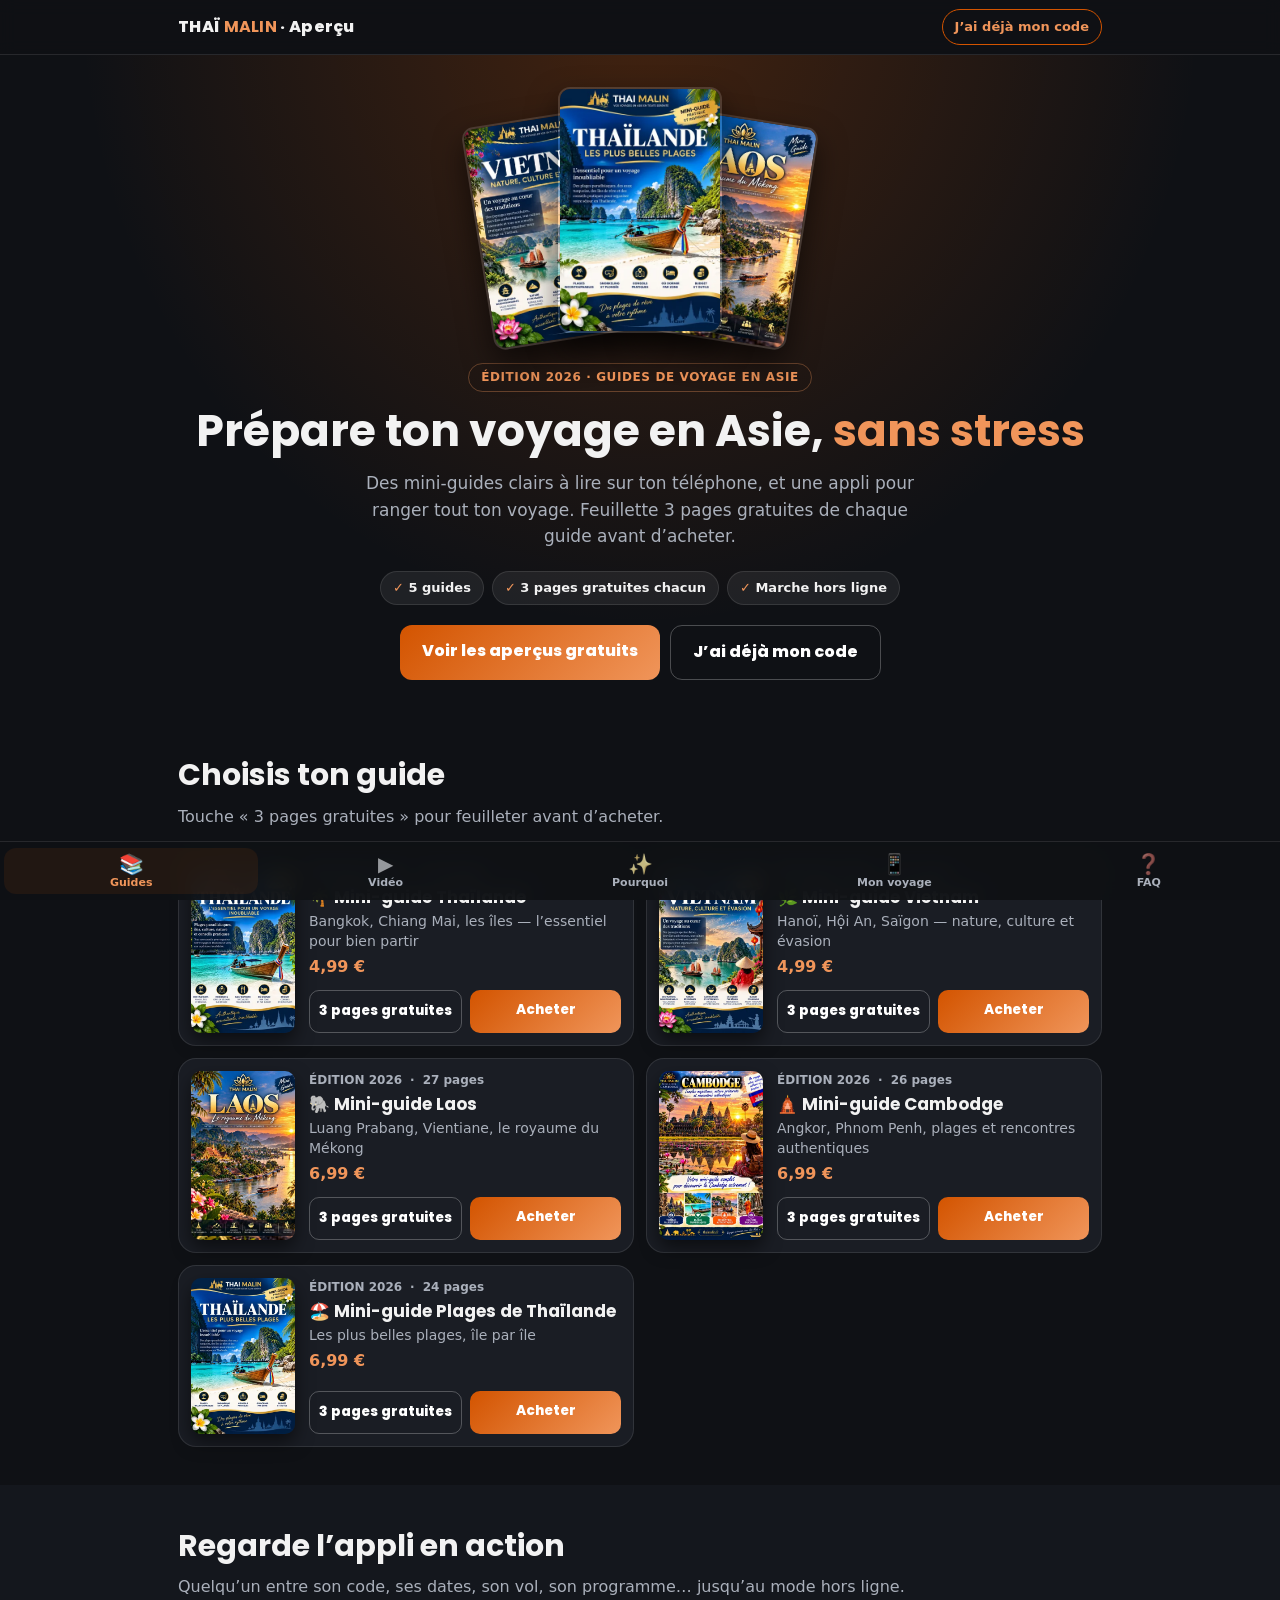
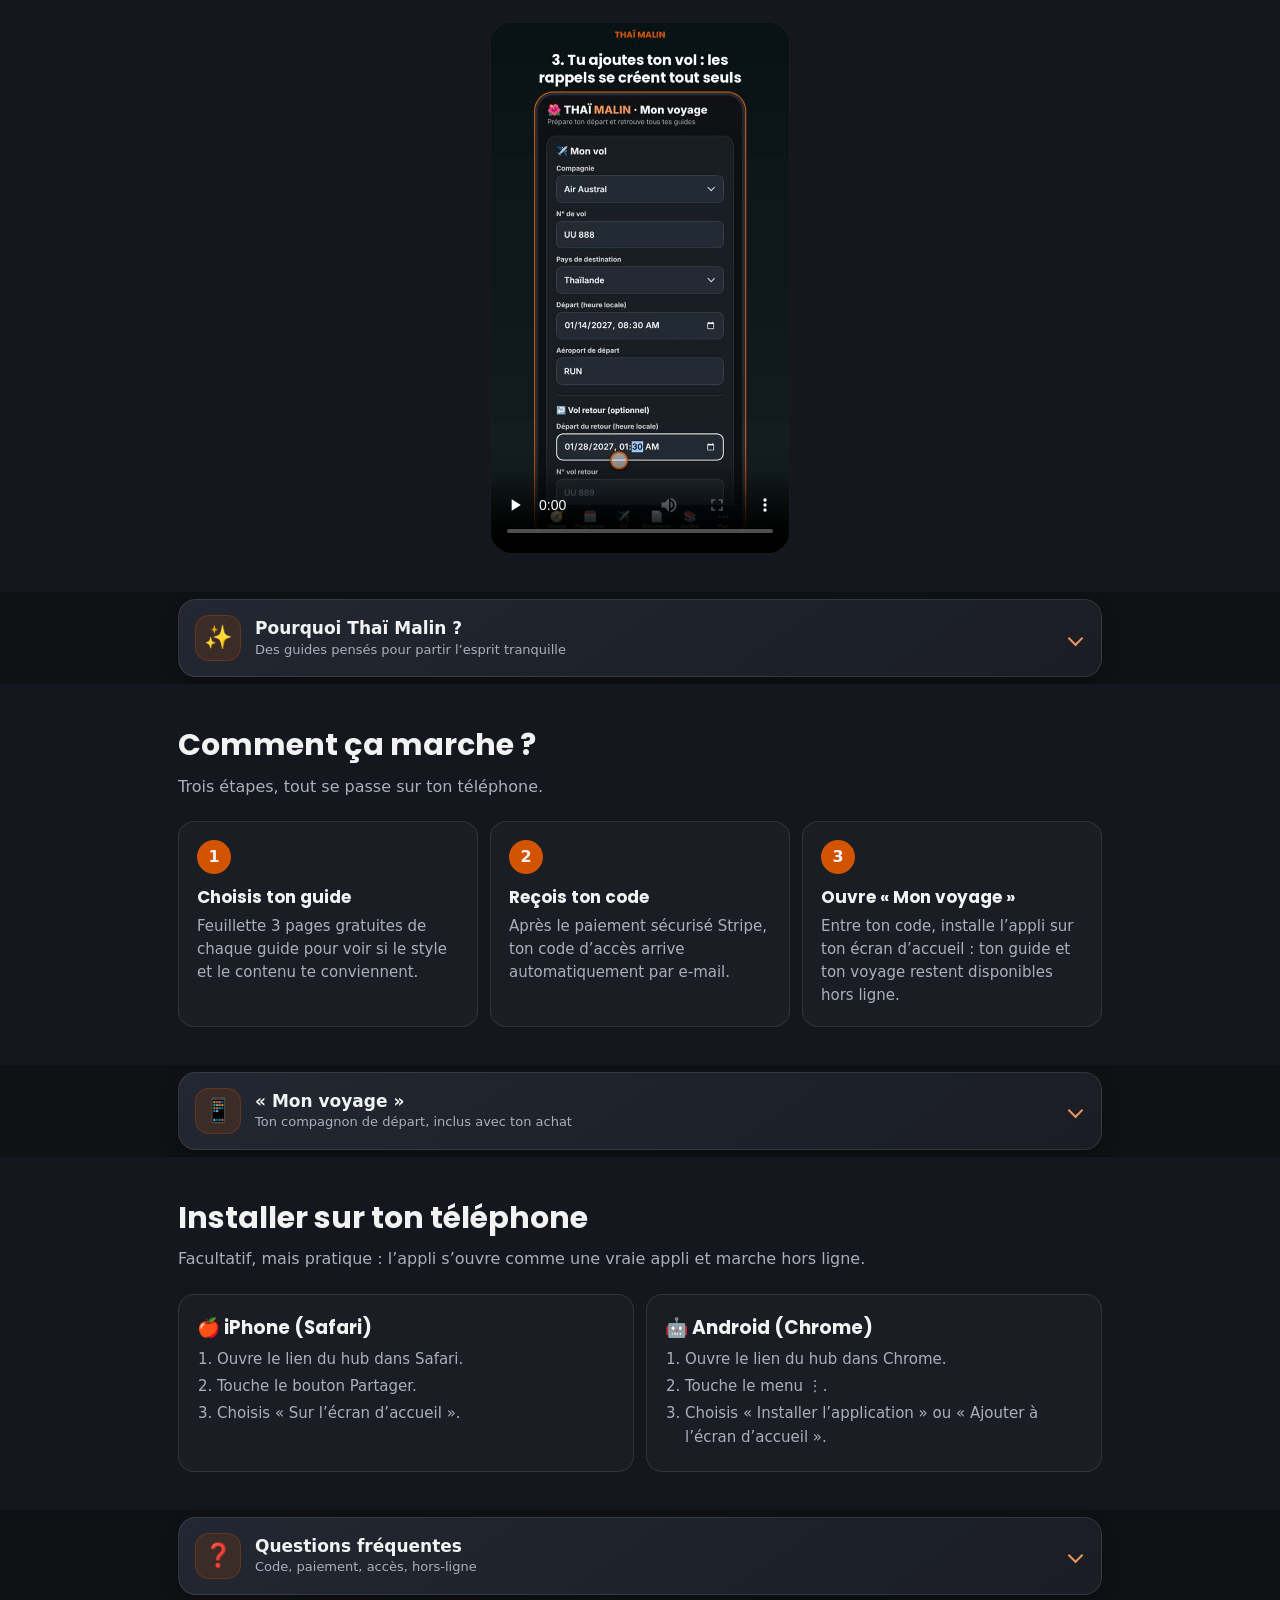
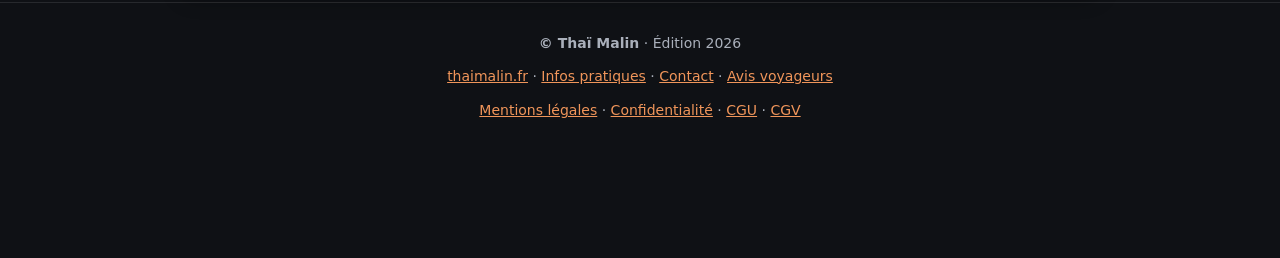
==== commit 8a903054: "refonte menu" ====
--- a/index.html
+++ b/index.html
@@ -17,13 +17,14 @@
 <section class="alt2" id="video"><div class="w"><h2>Regarde l’appli en action</h2><p class="lead">Quelqu’un entre son code, ses dates, son vol, son programme… jusqu’au mode hors ligne.</p>
 <div class="vid"><video controls playsinline preload="none" poster="video/poster.jpg" src="video/demo-hub.mp4"></video></div></div></section>
 
-<section id="pourquoi"><div class="w"><h2>Pourquoi Thaï Malin ?</h2><p class="lead">Des guides pensés pour partir l’esprit tranquille.</p>
+<section id="pourquoi" class="menusec"><div class="w"><details class="menu"><summary><i>✨</i><span>Pourquoi Thaï Malin ?<small>Des guides pensés pour partir l’esprit tranquille</small></span></summary><div class="mb">
 <div class="why">
 <div><div class="i">🗺️</div><b>Clair et visuel</b><p>Une page = un sujet : itinéraires, budget, culture, bons plans, avec des infographies faciles à lire.</p></div>
 <div><div class="i">✈️</div><b>Comment y aller</b><p>Les vols, les escales, les formalités et le budget, pour un départ de La Réunion comme de France.</p></div>
 <div><div class="i">📱</div><b>Dans ta poche</b><p>Tout s’ouvre sur ton téléphone, et reste disponible sans internet, même en plein voyage.</p></div>
 <div><div class="i">🌺</div><b>Créé à La Réunion</b><p>Des conseils concrets, écrits par quelqu’un qui prépare ces voyages, pour tous ceux qui rêvent d’Asie.</p></div>
-</div></div></section>
+</div>
+</div></details></div></section>
 
 <section class="alt2" id="comment"><div class="w"><h2>Comment ça marche ?</h2><p class="lead">Trois étapes, tout se passe sur ton téléphone.</p>
 <div class="steps">
@@ -32,8 +33,8 @@
 <div class="step"><div class="n">3</div><h3>Ouvre « Mon voyage »</h3><p>Entre ton code, installe l’appli sur ton écran d’accueil : ton guide et ton voyage restent disponibles hors ligne.</p></div>
 </div></div></section>
 
-<section id="hub"><div class="w"><h2>« Mon voyage » : ton compagnon de départ</h2><p class="lead">Une appli web incluse avec ton achat, qui range tout ton voyage au même endroit. Fais défiler :</p></div>
-<div class="w"><div class="shots"><div class="shot"><img loading="lazy" src="img/shots/0-guides.jpg" alt="Mes guides"><p><b>Mes guides</b>Tous tes guides au même endroit</p></div><div class="shot"><img loading="lazy" src="img/shots/1-dates.jpg" alt="Tes dates"><p><b>Tes dates</b>Compte à rebours jusqu’au départ</p></div><div class="shot"><img loading="lazy" src="img/shots/2-vol.jpg" alt="Ton vol"><p><b>Ton vol</b>Rappels créés automatiquement</p></div><div class="shot"><img loading="lazy" src="img/shots/3-programme.jpg" alt="Ton programme"><p><b>Ton programme</b>Jour par jour, avec adresses et horaires</p></div><div class="shot"><img loading="lazy" src="img/shots/4-documents.jpg" alt="Tes documents"><p><b>Tes documents</b>Billets et réservations, même sans internet</p></div><div class="shot"><img loading="lazy" src="img/shots/5-checklist.jpg" alt="Ta checklist"><p><b>Ta checklist</b>À cocher avant de partir</p></div><div class="shot"><img loading="lazy" src="img/shots/6-convertisseur.jpg" alt="Convertisseur"><p><b>Convertisseur</b>Euros en monnaie locale, hors ligne</p></div></div>
+<section id="hub" class="menusec"><div class="w"><details class="menu"><summary><i>📱</i><span>« Mon voyage »<small>Ton compagnon de départ, inclus avec ton achat</small></span></summary><div class="mb"><p class="lead">Une appli web incluse avec ton achat, qui range tout ton voyage au même endroit. Fais défiler :</p>
+<div class="shots"><div class="shot"><img loading="lazy" src="img/shots/0-guides.jpg" alt="Mes guides"><p><b>Mes guides</b>Tous tes guides au même endroit</p></div><div class="shot"><img loading="lazy" src="img/shots/1-dates.jpg" alt="Tes dates"><p><b>Tes dates</b>Compte à rebours jusqu’au départ</p></div><div class="shot"><img loading="lazy" src="img/shots/2-vol.jpg" alt="Ton vol"><p><b>Ton vol</b>Rappels créés automatiquement</p></div><div class="shot"><img loading="lazy" src="img/shots/3-programme.jpg" alt="Ton programme"><p><b>Ton programme</b>Jour par jour, avec adresses et horaires</p></div><div class="shot"><img loading="lazy" src="img/shots/4-documents.jpg" alt="Tes documents"><p><b>Tes documents</b>Billets et réservations, même sans internet</p></div><div class="shot"><img loading="lazy" src="img/shots/5-checklist.jpg" alt="Ta checklist"><p><b>Ta checklist</b>À cocher avant de partir</p></div><div class="shot"><img loading="lazy" src="img/shots/6-convertisseur.jpg" alt="Convertisseur"><p><b>Convertisseur</b>Euros en monnaie locale, hors ligne</p></div></div>
 <div class="feat">
 <div><b>📅 Dates et compte à rebours</b>Tu indiques ton départ et ton retour, l’appli compte les jours.</div>
 <div><b>✈️ Vol et rappels</b>Numéro de vol, horaires : les rappels (enregistrement, formalités, départ, retour) se créent tout seuls et s’exportent vers ton agenda.</div>
@@ -43,23 +44,24 @@
 <div><b>💱 Convertisseur</b>Euros en monnaie locale, avec un taux modifiable.</div>
 <div><b>📚 Tous tes guides</b>Tes mini-guides s’ouvrent depuis la même appli.</div>
 <div><b>💾 Sauvegarde</b>Exporte et restaure ton voyage, ou commence-en un nouveau.</div>
-</div></div></section>
+</div></div></details></div></section>
 
 <section class="alt2" id="install"><div class="w"><h2>Installer sur ton téléphone</h2><p class="lead">Facultatif, mais pratique : l’appli s’ouvre comme une vraie appli et marche hors ligne.</p>
 <div class="two"><div class="box"><h3>🍎 iPhone (Safari)</h3><ol><li>Ouvre le lien du hub dans Safari.</li><li>Touche le bouton Partager.</li><li>Choisis « Sur l’écran d’accueil ».</li></ol></div>
 <div class="box"><h3>🤖 Android (Chrome)</h3><ol><li>Ouvre le lien du hub dans Chrome.</li><li>Touche le menu ⋮.</li><li>Choisis « Installer l’application » ou « Ajouter à l’écran d’accueil ».</li></ol></div></div></div></section>
 
-<section id="faq"><div class="w"><h2>Questions fréquentes</h2><p class="lead"> </p>
+<section id="faq" class="menusec"><div class="w"><details class="menu"><summary><i>❓</i><span>Questions fréquentes<small>Code, paiement, accès, hors-ligne</small></span></summary><div class="mb">
 <details><summary>Comment je reçois mon code ?</summary><p>Juste après le paiement, un e-mail automatique t’envoie ton code et le lien d’accès. Pense à regarder tes courriers indésirables.</p></details>
 <details><summary>Combien de temps le code est-il valable ?</summary><p>Une fois entré sur ton téléphone, l’accès reste ouvert 12 mois sur cet appareil (Édition 2026).</p></details>
 <details><summary>Ça marche sans internet ?</summary><p>Oui, une fois le guide ouvert et l’appli installée, tu peux consulter ton programme, tes documents et ta checklist hors ligne. La météo en direct et les liens demandent une connexion.</p></details>
 <details><summary>Le paiement est-il sécurisé ?</summary><p>Le paiement passe par Stripe, qui gère la carte bancaire (Apple Pay et Google Pay selon ton téléphone). Thaï Malin ne voit jamais ton numéro de carte.</p></details>
 <details><summary>Qu’est-ce que « Édition 2026 » ?</summary><p>Les guides sont mis à jour par édition. Ton achat te donne l’édition en cours ; une nouvelle édition sera annoncée sur thaimalin.fr.</p></details>
 <details><summary>Mes données de voyage sont-elles envoyées quelque part ?</summary><p>Non. Tes dates, ton vol, ton programme et tes documents restent enregistrés uniquement sur ton téléphone.</p></details>
-</div></section>
+</div></details></div></section>
 
 <section id="news" class="mailsec" hidden><div class="w"><div class="mail"><h2>Être prévenu des nouveaux guides</h2><p class="lead" style="margin-bottom:0">Facultatif : un e-mail seulement quand un nouveau guide sort. Tu peux continuer à lire les aperçus sans rien remplir.</p>
 <form id="mailForm"><input type="email" id="mailIn" placeholder="ton@email.com" required autocomplete="email"><button class="btn pri" type="submit">Me prévenir</button>
 <label><input type="checkbox" id="mailOk" required> J’accepte de recevoir un e-mail à chaque nouveau guide. Désinscription possible à tout moment.</label></form><p class="ok" id="mailDone">Merci ! Tu seras prévenu(e).</p></div></div></section>
+<nav class="tabbar" aria-label="Navigation"><a href="#guides" data-t="guides"><i>📚</i>Guides</a><a href="#video" data-t="video"><i>▶️</i>Vidéo</a><a href="#pourquoi" data-t="pourquoi"><i>✨</i>Pourquoi</a><a href="#hub" data-t="hub"><i>📱</i>Mon voyage</a><a href="#faq" data-t="faq"><i>❓</i>FAQ</a></nav>
 </main><footer><div class="w"><p><b>© Thaï Malin</b> · Édition 2026</p><p class="fl"><a href="https://www.thaimalin.fr">thaimalin.fr</a> · <a href="infos.html">Infos pratiques</a> · <a href="https://www.thaimalin.fr/contact">Contact</a> · <a href="https://www.thaimalin.fr/guide-premium/avis-voyageurs-thai-malin">Avis voyageurs</a></p><p class="fl"><a href="https://www.thaimalin.fr/mentions-legales">Mentions légales</a> · <a href="https://www.thaimalin.fr/informations-legales/politique-de-confidentialite">Confidentialité</a> · <a href="https://www.thaimalin.fr/cgu">CGU</a> · <a href="https://www.thaimalin.fr/cgv">CGV</a></p></div></footer>
 <script src="config.js"></script><script src="app.js"></script></body></html>
--- a/style.css
+++ b/style.css
@@ -44,13 +44,13 @@
 .box{background:var(--card);border:1px solid var(--line);border-radius:16px;padding:18px}.box h3{margin-bottom:6px}.box ol{padding-left:20px;color:var(--mut);font-size:15px}.box li{margin:4px 0}
 details{background:var(--card);border:1px solid var(--line);border-radius:14px;padding:14px 16px;margin-bottom:10px}
 summary{font-weight:700;cursor:pointer;list-style:none}summary::-webkit-details-marker{display:none}
-summary::after{content:"+";float:right;color:var(--or2);font-size:20px;line-height:1}details[open] summary::after{content:"–"}
+.faqmain>summary{font-size:22px;font-weight:800;padding:18px 0;border-bottom:1px solid var(--line)}.faqmain[open]>summary{margin-bottom:6px}summary::after{content:"+";float:right;color:var(--or2);font-size:20px;line-height:1}details[open] summary::after{content:"–"}
 details p{color:var(--mut);margin-top:8px;font-size:15px}
 .mail{background:linear-gradient(135deg,#d3540022,#1a1d24);border:1px solid #d3540055;border-radius:18px;padding:20px;text-align:center}
 .mail form{display:flex;gap:8px;flex-wrap:wrap;margin-top:12px}.mail input[type=email]{flex:1 1 200px;padding:13px;border-radius:10px;border:1px solid #ffffff30;background:#12151b;color:#fff;font-size:16px}
 .mail label{font-size:12px;color:var(--mut);display:block;text-align:left;width:100%}
 .mail .ok{color:#7be0a0;margin-top:10px;display:none}
-footer{padding:30px 0 50px;color:var(--mut);font-size:14px;text-align:center;border-top:1px solid var(--line)}footer a{color:var(--or2)}
+footer .fl{margin-top:8px;line-height:1.9}footer{padding:30px 0 50px;color:var(--mut);font-size:14px;text-align:center;border-top:1px solid var(--line)}footer a{color:var(--or2)}
 /* page guide */
 .gh{display:flex;gap:16px;align-items:flex-start;padding:26px 0 14px}.gh img{width:104px;border-radius:10px;flex:none}
 .gh h1{font-size:clamp(22px,5.5vw,32px);line-height:1.2;margin-bottom:6px}.gh p{color:var(--mut)}
@@ -61,3 +61,65 @@
 .lock .btn{display:block;margin-top:10px}
 .nav2{display:flex;justify-content:space-between;gap:8px;margin:26px 0;font-size:14px}.nav2 a{color:var(--or2);text-decoration:none;font-weight:700}
 .sticky{position:sticky;bottom:0;background:#0f1115f2;border-top:1px solid var(--line);padding:10px 0;z-index:15}.sticky .w{display:flex;gap:8px;align-items:center}.sticky .btn{flex:1;padding:12px}.sticky .pp{font-weight:800;color:var(--or2);white-space:nowrap}
+
+.menusec{padding:7px 0}
+.menu{padding:0;border-radius:18px;background:linear-gradient(145deg,var(--card2),var(--card));border:1px solid var(--line);box-shadow:0 6px 18px #0004;margin:0}
+.menu>summary{display:flex;align-items:center;gap:14px;padding:15px 16px}
+.menu>summary i{font-style:normal;flex:none;width:46px;height:46px;border-radius:14px;background:#d3540026;border:1px solid #d3540044;display:grid;place-items:center;font-size:23px}
+.menu>summary span{display:block;font-size:17px;font-weight:800;line-height:1.25}
+.menu>summary small{display:block;font-weight:500;color:var(--mut);font-size:13px;margin-top:2px}
+.menu>summary::after,.menu[open]>summary::after{content:"";float:none;margin-left:auto;flex:none;width:9px;height:9px;border-right:2px solid var(--or2);border-bottom:2px solid var(--or2);transform:rotate(45deg);transition:transform .2s;font-size:0;margin-right:4px}
+.menu[open]>summary::after{transform:rotate(-135deg);margin-top:6px}
+.menu .mb{padding:14px 16px 18px;border-top:1px solid var(--line)}
+.menu .mb details{background:#14171d}
+.tabbar{position:fixed;left:0;right:0;bottom:0;z-index:30;display:flex;background:#0f1115f2;-webkit-backdrop-filter:blur(10px);backdrop-filter:blur(10px);border-top:1px solid var(--line);padding:6px 4px calc(6px + env(safe-area-inset-bottom))}
+.tabbar a{flex:1;display:flex;flex-direction:column;align-items:center;gap:2px;padding:5px 2px;border-radius:12px;color:var(--mut);text-decoration:none;font-size:11px;font-weight:600;line-height:1.1;text-align:center}
+.tabbar a i{font-style:normal;font-size:20px;line-height:1.1;filter:grayscale(.6);opacity:.85}
+.tabbar a.on{color:var(--or2);background:#d3540018}.tabbar a.on i{filter:none;opacity:1}
+body.hastab{padding-bottom:84px}
+html{scroll-behavior:smooth}
+
+h1,h2,h3,.logo,.btn{font-family:Poppins,"Segoe UI",system-ui,sans-serif}
+.hero{padding:30px 0 34px;text-align:center;background:radial-gradient(ellipse at 50% -10%,#d3540044,transparent 62%)}
+.fan{position:relative;height:250px;max-width:340px;margin:6px auto 22px}
+.fan img{position:absolute;bottom:0;width:150px;aspect-ratio:2/3;object-fit:cover;border-radius:12px;box-shadow:0 14px 30px #0009;border:2px solid #ffffff22}
+.fan img:nth-child(1){left:2%;transform:rotate(-9deg);z-index:1}
+.fan img:nth-child(2){left:50%;margin-left:-82px;width:164px;z-index:3;bottom:8px}
+.fan img:nth-child(3){right:2%;transform:rotate(9deg);z-index:2}
+.chips{display:flex;flex-wrap:wrap;gap:8px;justify-content:center;margin:0 0 20px}
+.chips span{font-size:13px;font-weight:700;background:#ffffff12;border:1px solid var(--line);border-radius:99px;padding:6px 12px}
+.chips span::before{content:"✓ ";color:var(--or2)}
+.alt2{background:#14171d}
+.gl{display:flex;gap:14px;background:var(--card);border:1px solid var(--line);border-radius:18px;padding:12px;align-items:stretch}
+.gl img{width:104px;flex:none;aspect-ratio:2/3;object-fit:cover;border-radius:10px;box-shadow:0 8px 18px #0008}
+.gl .b{flex:1;display:flex;flex-direction:column;gap:4px;min-width:0}
+.gl h3{font-size:17px;line-height:1.25}.gl .t{color:var(--mut);font-size:14px;line-height:1.4}
+.gl .meta{display:flex;gap:8px;align-items:center;flex-wrap:wrap;font-size:12px;color:var(--mut);font-weight:700}
+.gl .meta b{color:var(--or2);font-size:16px}
+.gl .row{display:flex;gap:8px;margin-top:auto;padding-top:6px}.gl .row .btn{flex:1;padding:10px 8px;font-size:13.5px}
+.list{display:grid;gap:12px}@media(min-width:760px){.list{grid-template-columns:1fr 1fr}}
+.why{display:grid;gap:12px;grid-template-columns:repeat(auto-fit,minmax(230px,1fr))}
+.why>div{background:var(--card);border:1px solid var(--line);border-radius:16px;padding:16px}
+.why .i{font-size:26px;margin-bottom:6px}.why b{display:block;font-size:16px;margin-bottom:4px}.why p{color:var(--mut);font-size:14.5px}
+.gh2{display:flex;gap:16px;align-items:center;padding:24px 0 8px}.gh2 img{width:128px;flex:none;border-radius:12px;box-shadow:0 12px 26px #000a}
+.gh2 h1{font-size:clamp(22px,5.5vw,32px);line-height:1.2;margin-bottom:8px}
+.pill{display:inline-block;font-size:12.5px;font-weight:700;background:#ffffff12;border:1px solid var(--line);border-radius:99px;padding:4px 10px;margin:0 6px 6px 0}
+.pill.or{color:var(--or2);border-color:#f0955a66}
+.pv .cap b{font-family:Poppins,sans-serif}
+.pv img{box-shadow:0 12px 28px #0008}
+.others{display:flex;gap:10px;overflow-x:auto;padding:4px 0 10px;scroll-snap-type:x mandatory}
+.others a{flex:0 0 108px;scroll-snap-align:start;text-decoration:none;font-size:13px;font-weight:700;text-align:center}
+.others img{width:100%;aspect-ratio:2/3;object-fit:cover;border-radius:10px;border:1px solid var(--line);margin-bottom:4px}
+.lock li{color:#d6dae0}
+.three{display:grid;gap:10px;margin:14px 0}.three div{display:flex;gap:10px;align-items:flex-start;text-align:left;font-size:14px;color:var(--mut)}.three b{flex:none;width:26px;height:26px;border-radius:50%;background:var(--or);color:#fff;display:grid;place-items:center;font-size:13px}
+.seg{display:flex;gap:6px;margin-bottom:10px}.seg button{flex:1;font:700 13.5px Poppins,sans-serif;color:#fff;background:#ffffff12;border:1px solid var(--line);border-radius:10px;padding:10px 6px;cursor:pointer}.seg button.on{background:var(--or);border-color:var(--or)}
+.quote{border-left:3px solid var(--or);padding:4px 0 4px 14px;color:var(--mut);font-size:15px;margin:10px 0}
+
+.pv img{cursor:zoom-in}
+.lb{position:fixed;inset:0;background:#000e;z-index:100;display:none;flex-direction:column}
+.lb.on{display:flex}
+.lb .bar{display:flex;justify-content:space-between;align-items:center;padding:10px 14px;color:#fff;font:700 14px Poppins,sans-serif;background:#000}
+.lb .bar button{background:#ffffff22;color:#fff;border:0;border-radius:10px;font:700 15px Poppins,sans-serif;padding:8px 14px}
+.lb .sc{flex:1;overflow:auto;-webkit-overflow-scrolling:touch;touch-action:pan-x pan-y pinch-zoom}
+.lb img{display:block;width:100%;max-width:none;margin:0 auto}
+.lb.z img{width:230%}
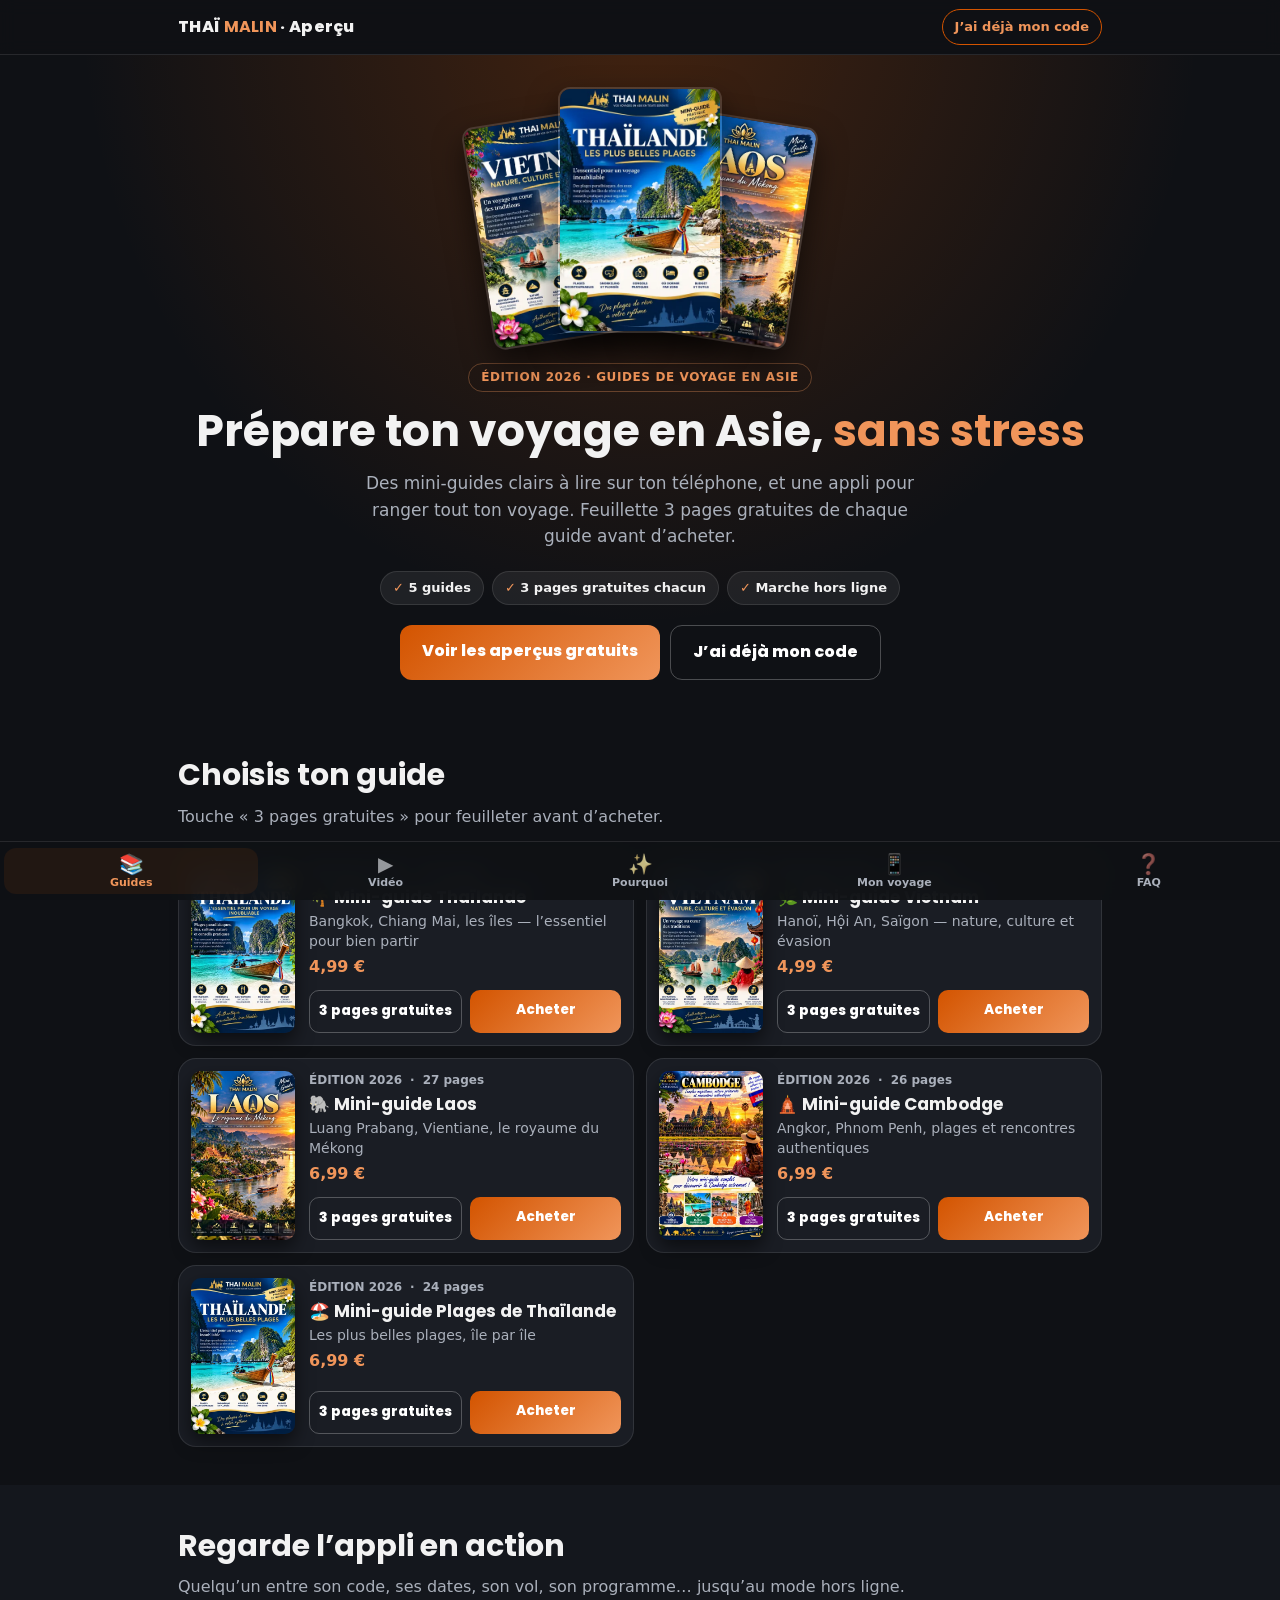
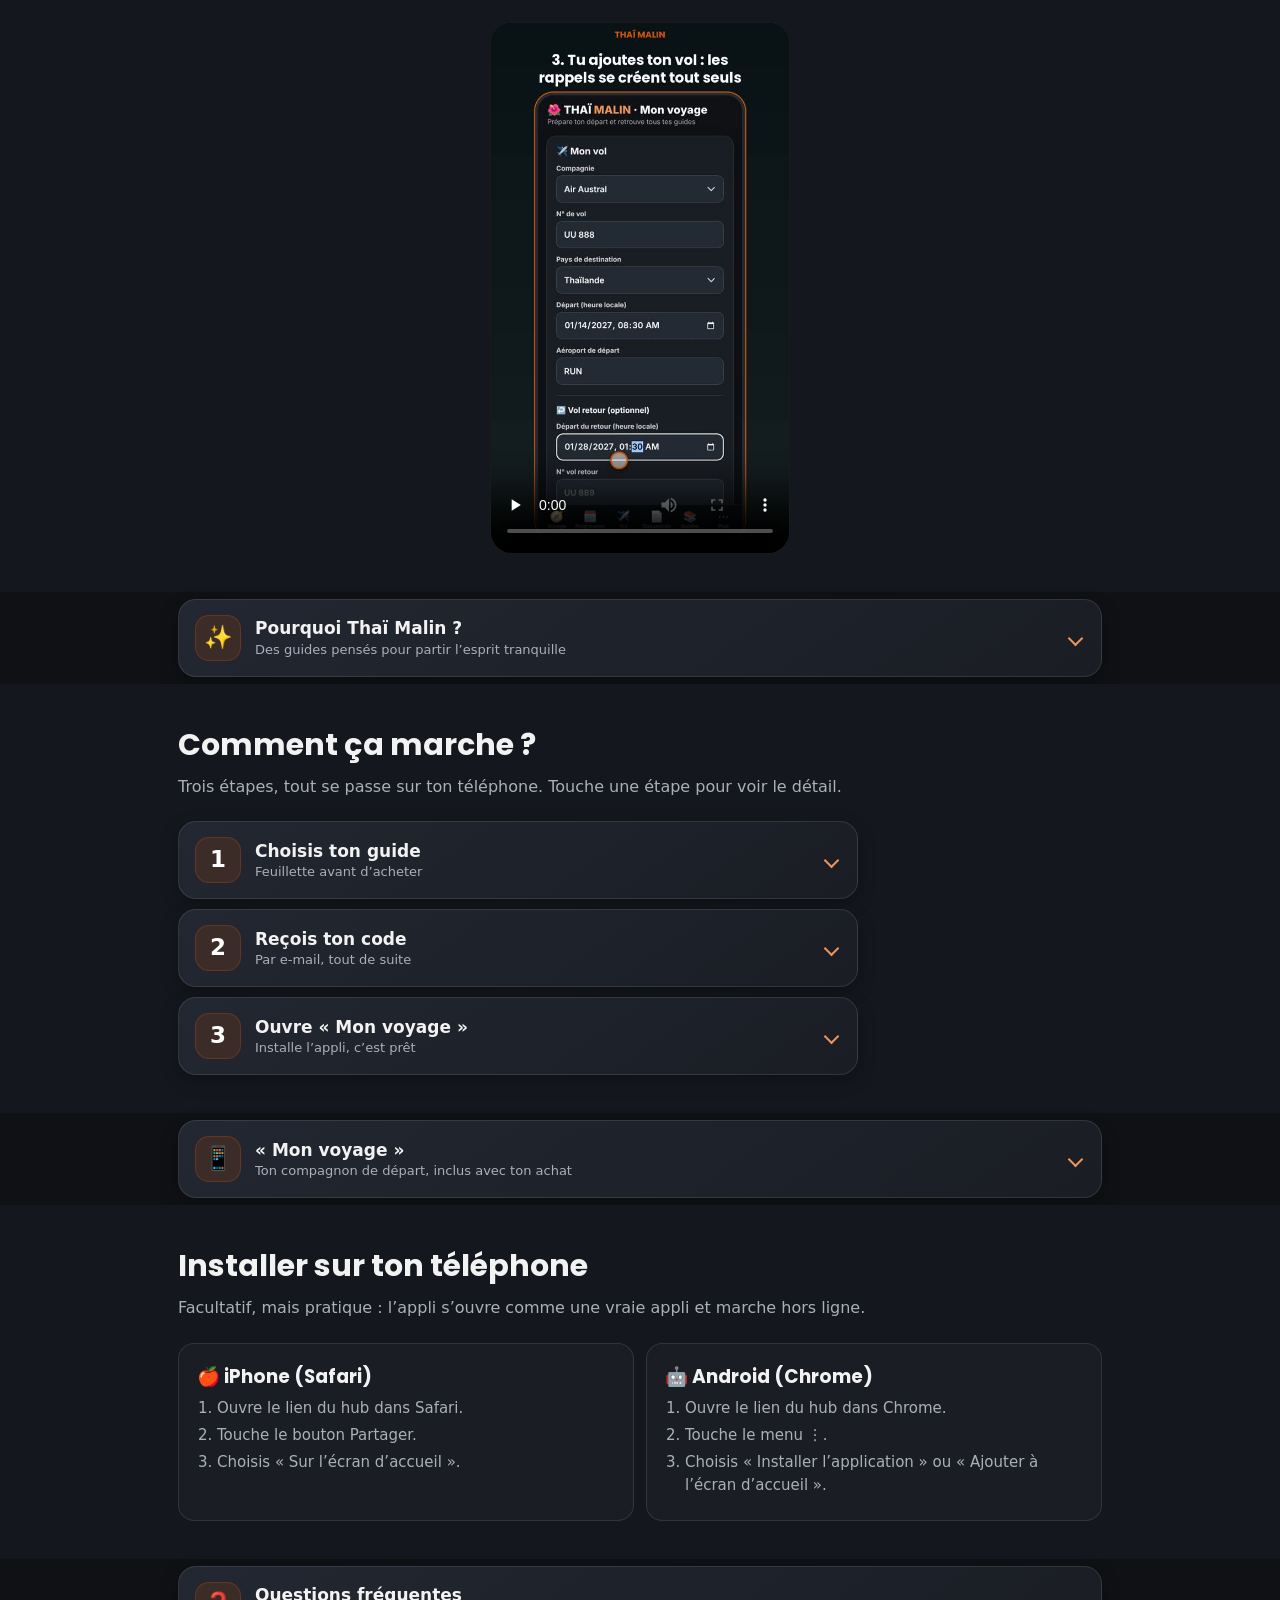
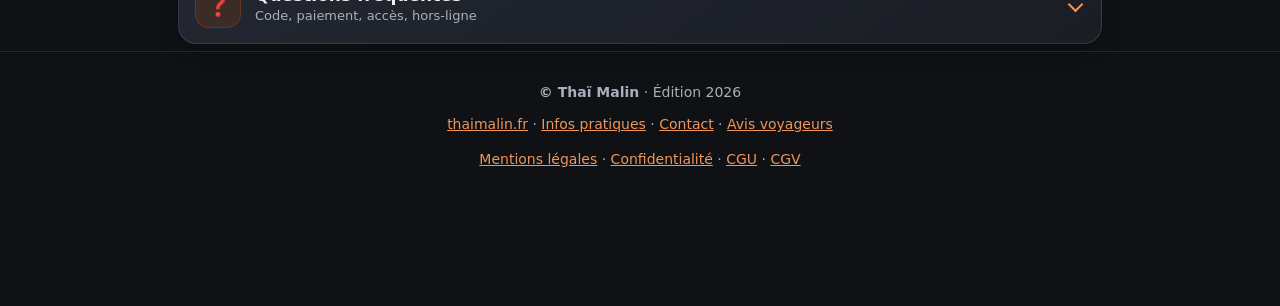
==== commit bff3f40d: "menu refonte 1" ====
--- a/index.html
+++ b/index.html
@@ -26,11 +26,11 @@
 </div>
 </div></details></div></section>
 
-<section class="alt2" id="comment"><div class="w"><h2>Comment ça marche ?</h2><p class="lead">Trois étapes, tout se passe sur ton téléphone.</p>
-<div class="steps">
-<div class="step"><div class="n">1</div><h3>Choisis ton guide</h3><p>Feuillette 3 pages gratuites de chaque guide pour voir si le style et le contenu te conviennent.</p></div>
-<div class="step"><div class="n">2</div><h3>Reçois ton code</h3><p>Après le paiement sécurisé Stripe, ton code d’accès arrive automatiquement par e-mail.</p></div>
-<div class="step"><div class="n">3</div><h3>Ouvre « Mon voyage »</h3><p>Entre ton code, installe l’appli sur ton écran d’accueil : ton guide et ton voyage restent disponibles hors ligne.</p></div>
+<section class="alt2" id="comment"><div class="w"><h2>Comment ça marche ?</h2><p class="lead">Trois étapes, tout se passe sur ton téléphone. Touche une étape pour voir le détail.</p>
+<div class="steps acc">
+<details class="menu stp"><summary><i>1</i><span>Choisis ton guide<small>Feuillette avant d’acheter</small></span></summary><div class="mb"><p>Touche « 3 pages gratuites » sur le guide qui t’intéresse (Thaïlande, Vietnam, Laos, Cambodge ou Plages) et feuillette 3 pages pour voir si le style et le contenu te conviennent. Tu peux zoomer sur chaque page. Quand tu es décidé, touche « Acheter ce guide ».</p></div></details>
+<details class="menu stp"><summary><i>2</i><span>Reçois ton code<small>Par e-mail, tout de suite</small></span></summary><div class="mb"><p>Le paiement est sécurisé par Stripe (carte, Apple Pay ou Google Pay selon ton téléphone). Juste après, un e-mail automatique t’envoie ton code d’accès et le lien. Pense à regarder tes courriers indésirables si tu ne vois rien.</p></div></details>
+<details class="menu stp"><summary><i>3</i><span>Ouvre « Mon voyage »<small>Installe l’appli, c’est prêt</small></span></summary><div class="mb"><p>Entre ton code dans « Mon voyage », puis installe l’appli sur ton écran d’accueil. Ton guide et ton voyage restent disponibles hors ligne, même en plein voyage, sans internet.</p></div></details>
 </div></div></section>
 
 <section id="hub" class="menusec"><div class="w"><details class="menu"><summary><i>📱</i><span>« Mon voyage »<small>Ton compagnon de départ, inclus avec ton achat</small></span></summary><div class="mb"><p class="lead">Une appli web incluse avec ton achat, qui range tout ton voyage au même endroit. Fais défiler :</p>
--- a/style.css
+++ b/style.css
@@ -62,6 +62,11 @@
 .nav2{display:flex;justify-content:space-between;gap:8px;margin:26px 0;font-size:14px}.nav2 a{color:var(--or2);text-decoration:none;font-weight:700}
 .sticky{position:sticky;bottom:0;background:#0f1115f2;border-top:1px solid var(--line);padding:10px 0;z-index:15}.sticky .w{display:flex;gap:8px;align-items:center}.sticky .btn{flex:1;padding:12px}.sticky .pp{font-weight:800;color:var(--or2);white-space:nowrap}
 
+.steps.acc{grid-template-columns:1fr!important;gap:10px;max-width:680px}
+.stp>summary i{background:var(--or);border:0;color:#fff;font-weight:800;font-size:18px;border-radius:50%;width:38px;height:38px}
+.stp>summary span{font-size:16px}
+.stp .mb p{color:var(--mut);font-size:15px;margin:0}
+
 .menusec{padding:7px 0}
 .menu{padding:0;border-radius:18px;background:linear-gradient(145deg,var(--card2),var(--card));border:1px solid var(--line);box-shadow:0 6px 18px #0004;margin:0}
 .menu>summary{display:flex;align-items:center;gap:14px;padding:15px 16px}
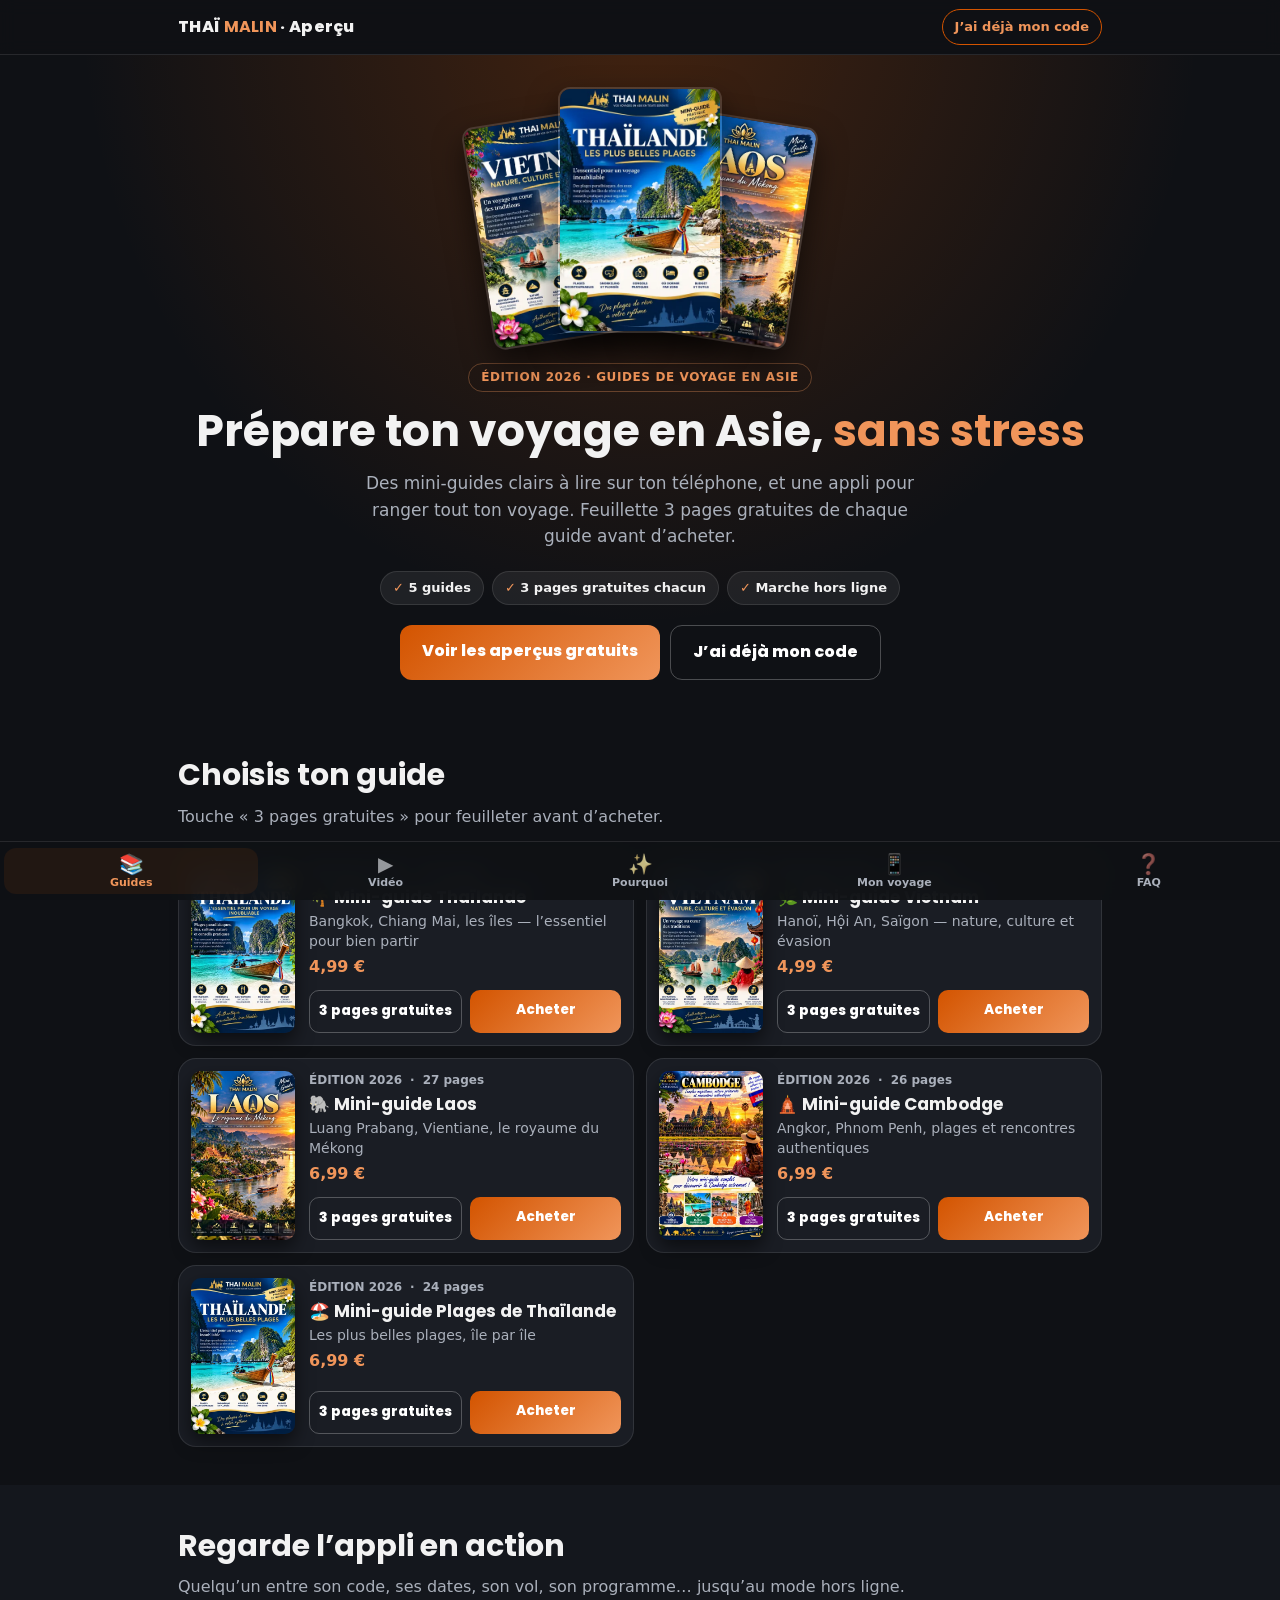
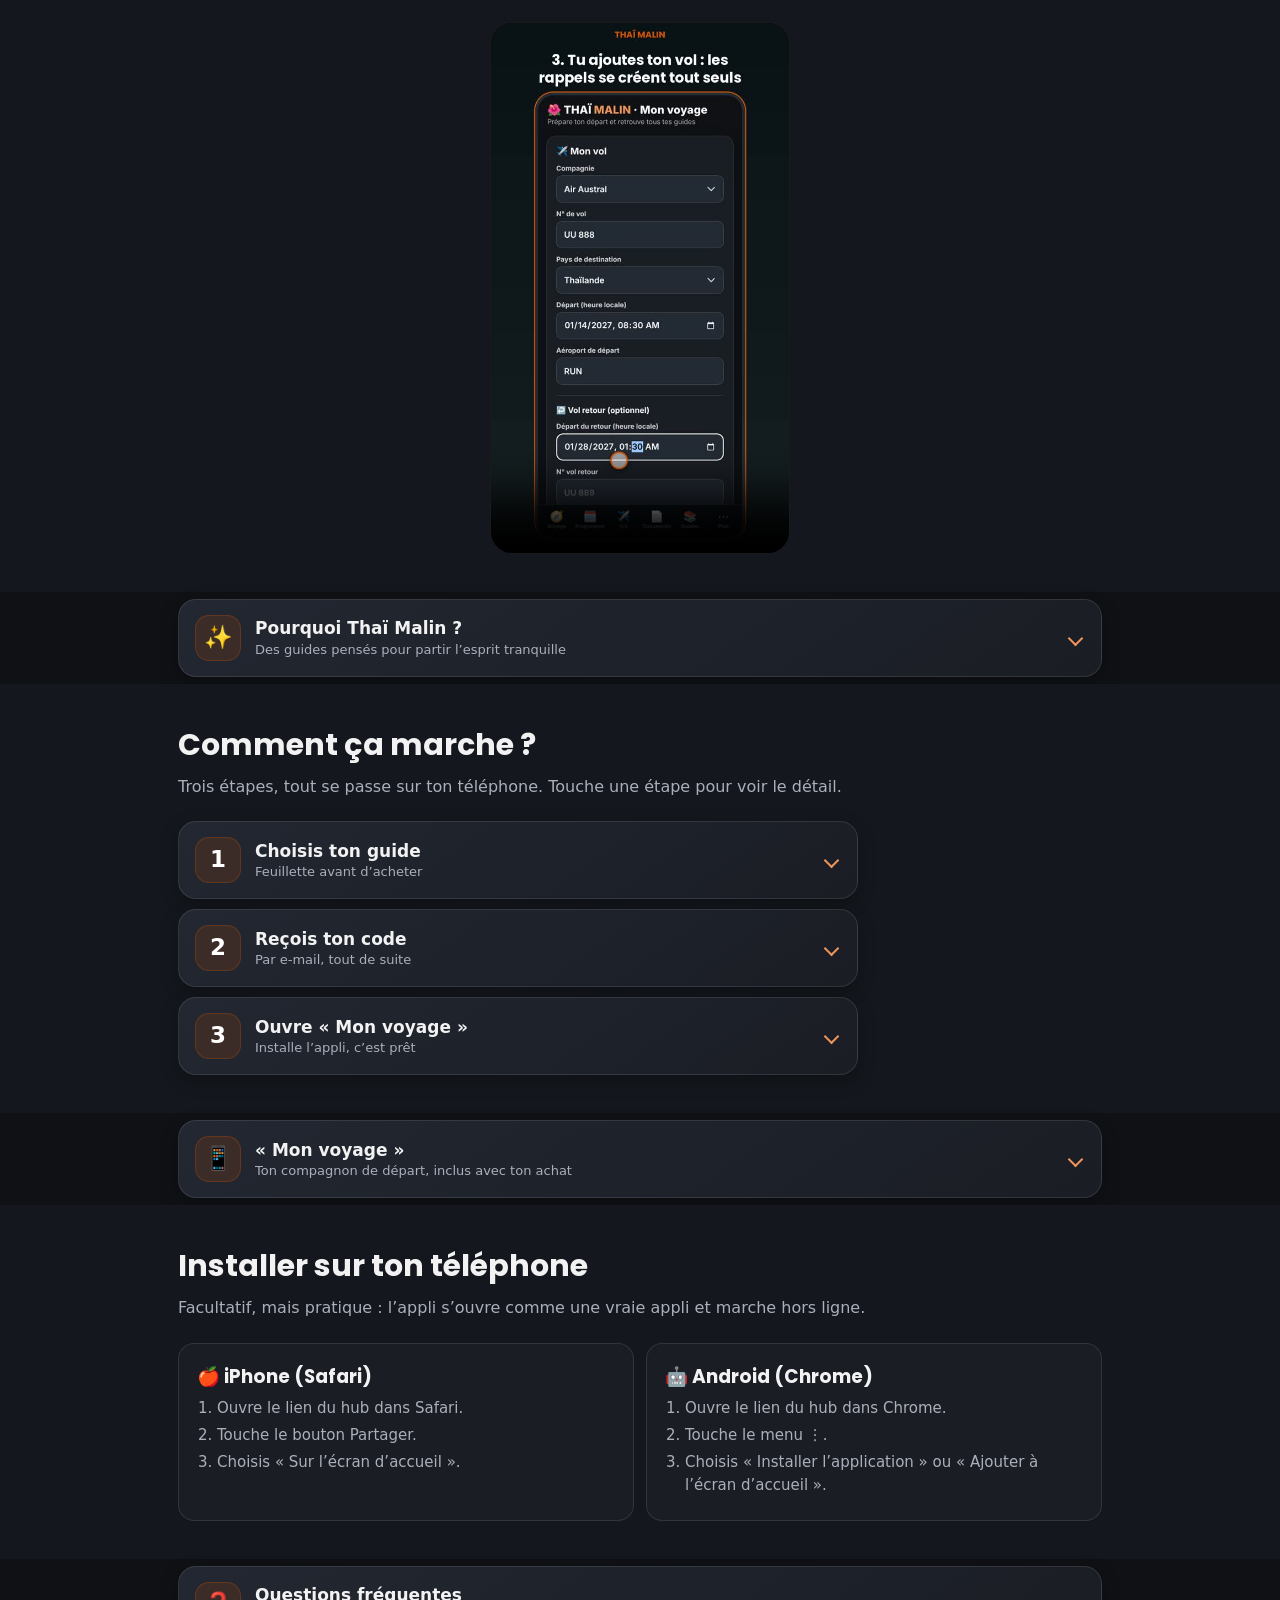
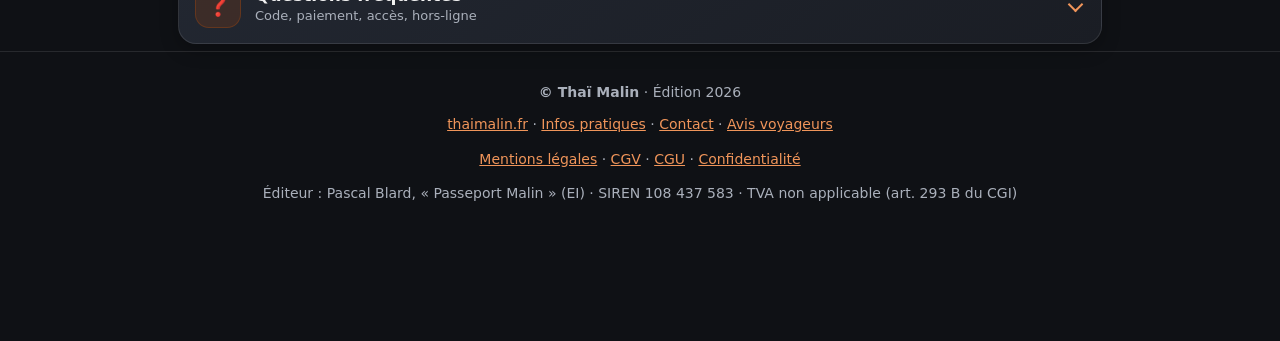
==== commit e6ab2ee1: "mentions legales" ====
--- a/index.html
+++ b/index.html
@@ -63,5 +63,5 @@
 <form id="mailForm"><input type="email" id="mailIn" placeholder="ton@email.com" required autocomplete="email"><button class="btn pri" type="submit">Me prévenir</button>
 <label><input type="checkbox" id="mailOk" required> J’accepte de recevoir un e-mail à chaque nouveau guide. Désinscription possible à tout moment.</label></form><p class="ok" id="mailDone">Merci ! Tu seras prévenu(e).</p></div></div></section>
 <nav class="tabbar" aria-label="Navigation"><a href="#guides" data-t="guides"><i>📚</i>Guides</a><a href="#video" data-t="video"><i>▶️</i>Vidéo</a><a href="#pourquoi" data-t="pourquoi"><i>✨</i>Pourquoi</a><a href="#hub" data-t="hub"><i>📱</i>Mon voyage</a><a href="#faq" data-t="faq"><i>❓</i>FAQ</a></nav>
-</main><footer><div class="w"><p><b>© Thaï Malin</b> · Édition 2026</p><p class="fl"><a href="https://www.thaimalin.fr">thaimalin.fr</a> · <a href="infos.html">Infos pratiques</a> · <a href="https://www.thaimalin.fr/contact">Contact</a> · <a href="https://www.thaimalin.fr/guide-premium/avis-voyageurs-thai-malin">Avis voyageurs</a></p><p class="fl"><a href="https://www.thaimalin.fr/mentions-legales">Mentions légales</a> · <a href="https://www.thaimalin.fr/informations-legales/politique-de-confidentialite">Confidentialité</a> · <a href="https://www.thaimalin.fr/cgu">CGU</a> · <a href="https://www.thaimalin.fr/cgv">CGV</a></p></div></footer>
+</main><footer><div class="w"><p><b>© Thaï Malin</b> · Édition 2026</p><p class="fl"><a href="https://www.thaimalin.fr">thaimalin.fr</a> · <a href="infos.html">Infos pratiques</a> · <a href="https://www.thaimalin.fr/contact">Contact</a> · <a href="https://www.thaimalin.fr/guide-premium/avis-voyageurs-thai-malin">Avis voyageurs</a></p><p class="fl"><a href="https://www.thaimalin.fr/informations-legales/mentions-legales">Mentions légales</a> · <a href="https://www.thaimalin.fr/informations-legales/cgv">CGV</a> · <a href="https://www.thaimalin.fr/informations-legales/cgu">CGU</a> · <a href="https://www.thaimalin.fr/informations-legales/politique-de-confidentialite">Confidentialité</a></p><p class="fl">Éditeur : Pascal Blard, « Passeport Malin » (EI) · SIREN 108 437 583 · TVA non applicable (art. 293 B du CGI)</p></div></footer>
 <script src="config.js"></script><script src="app.js"></script></body></html>
